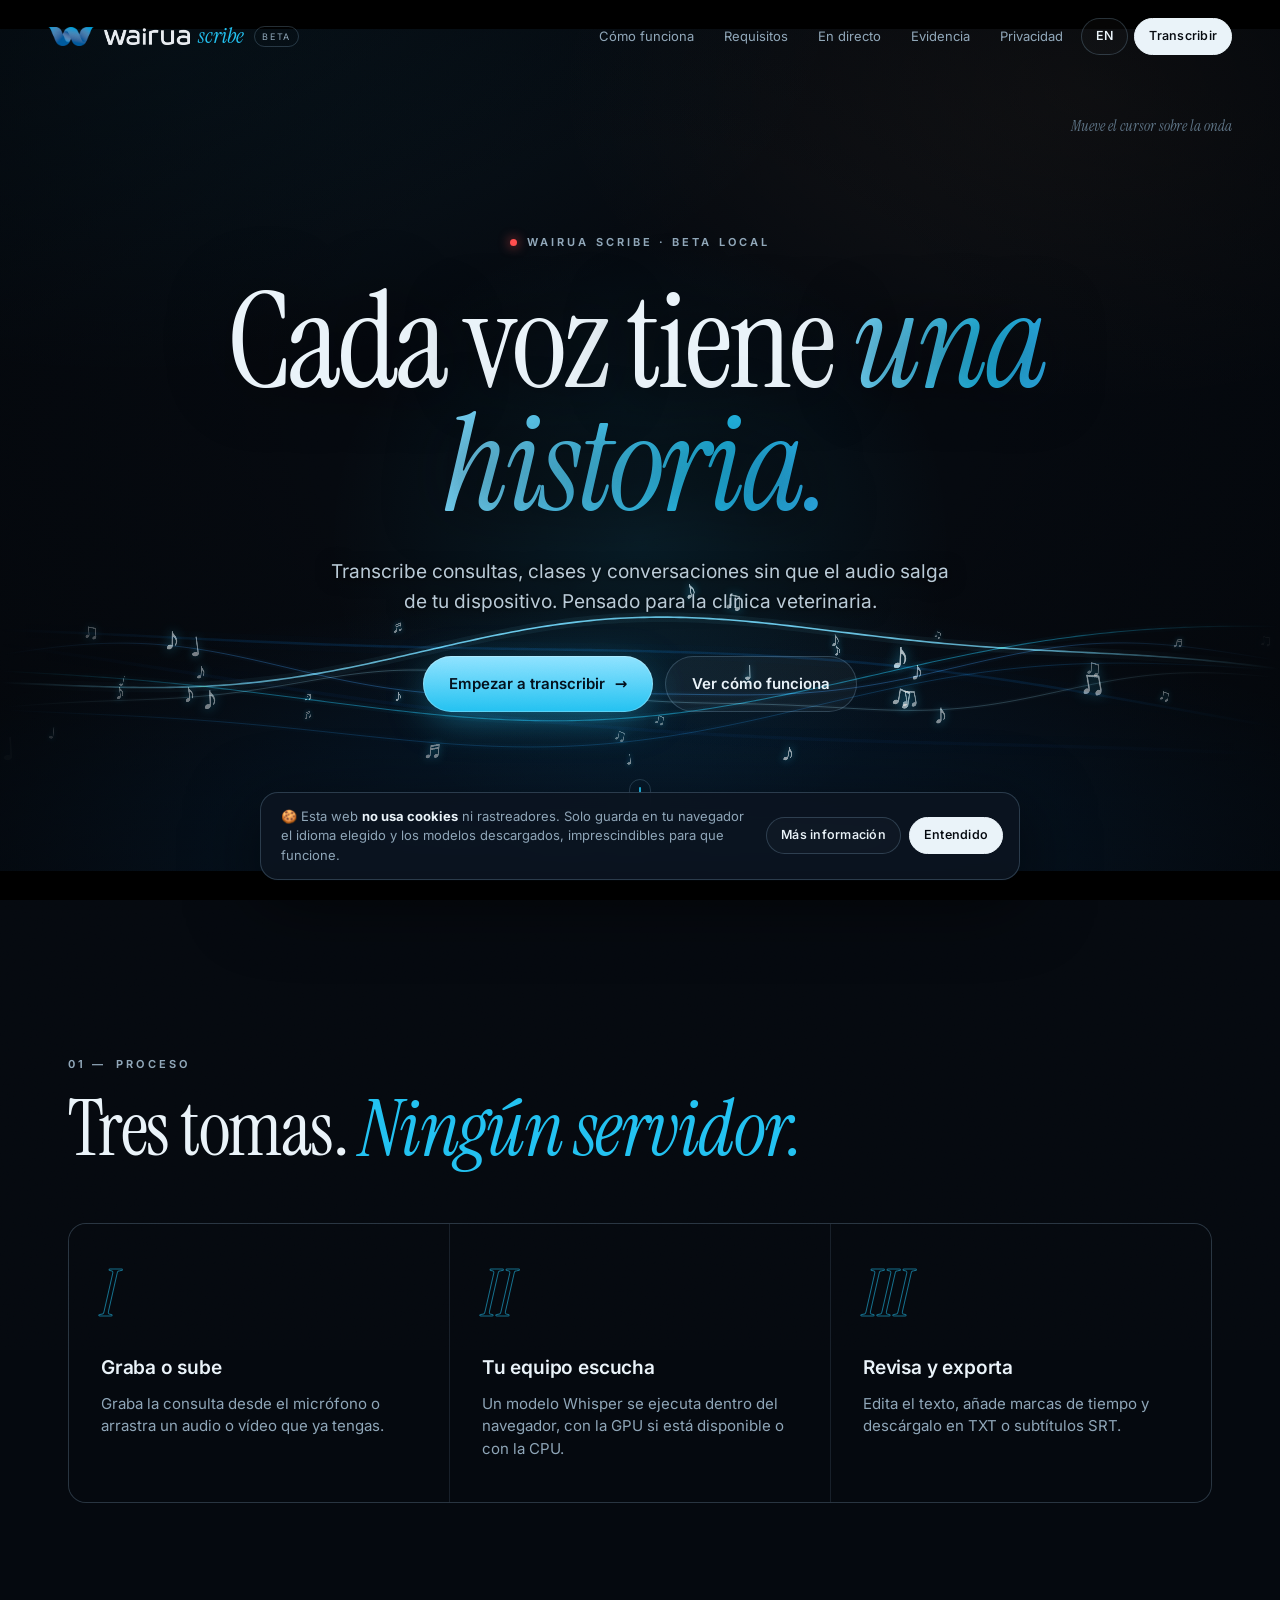
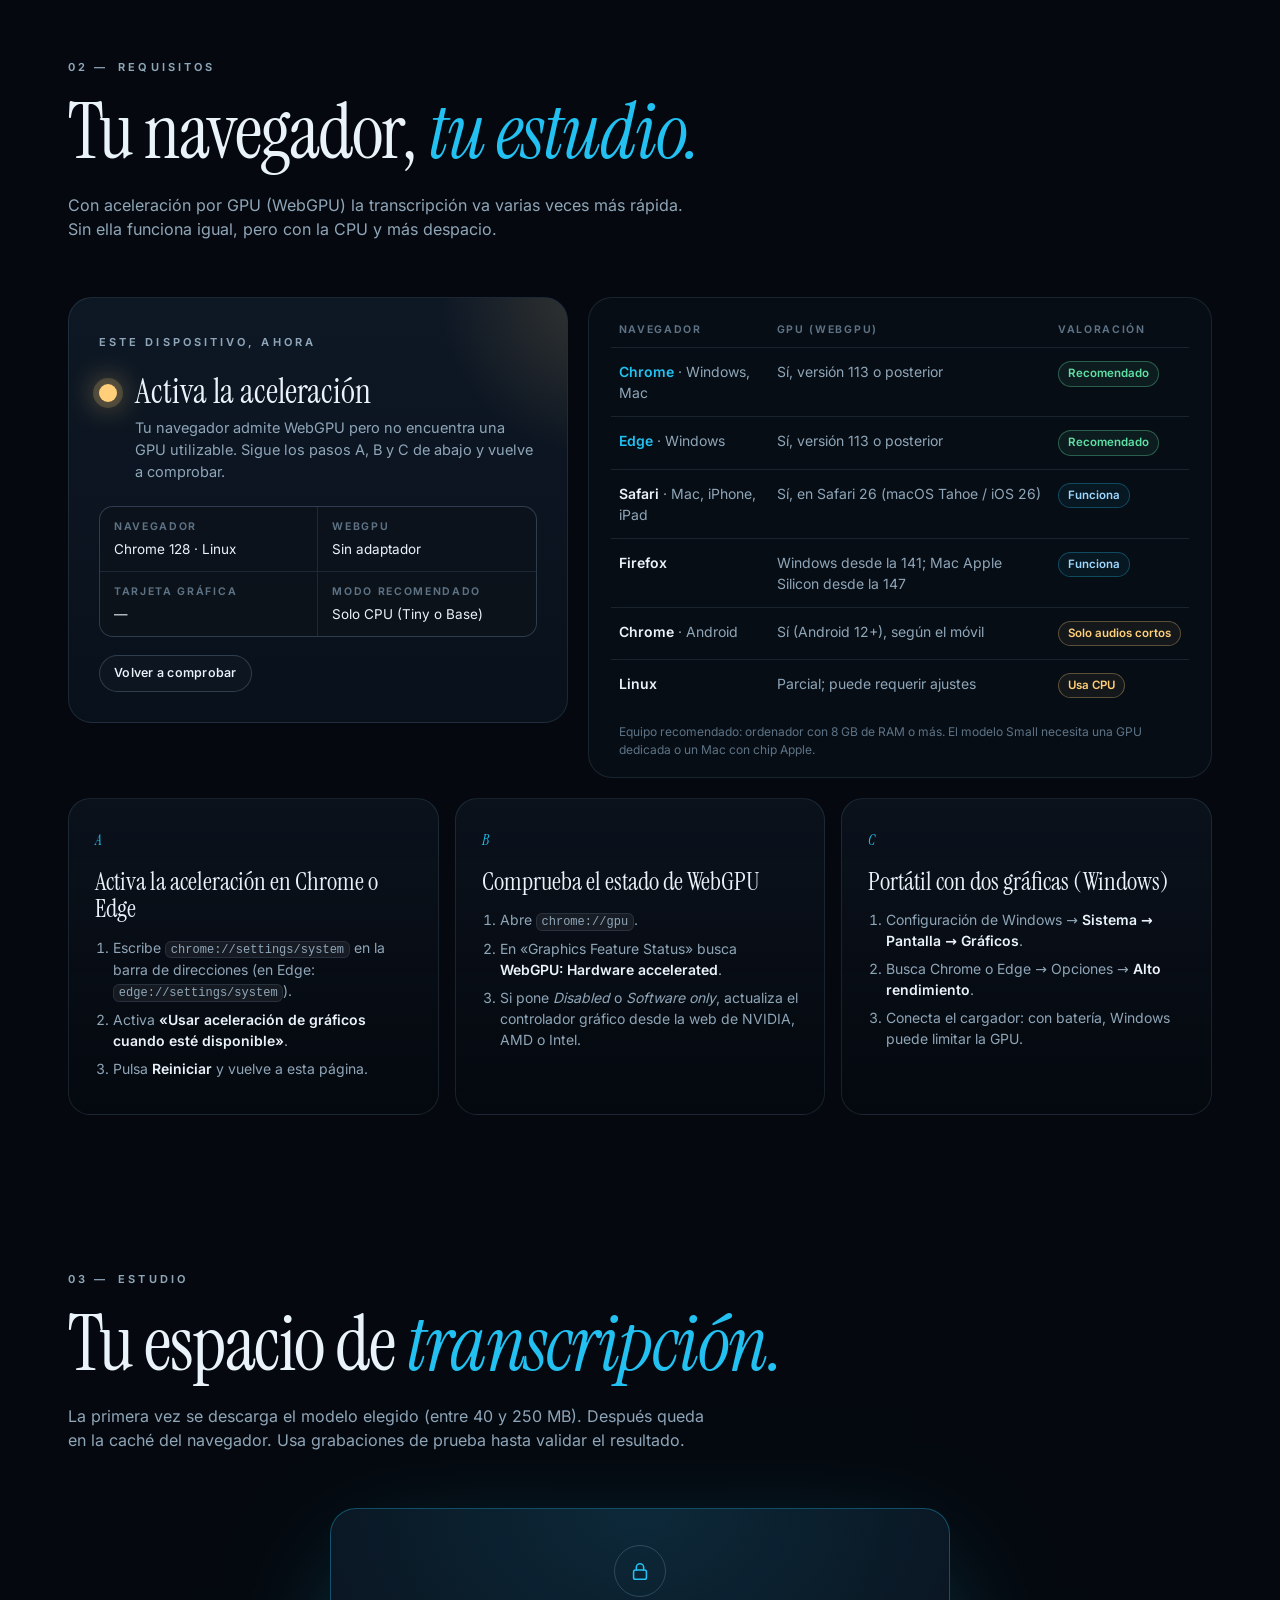
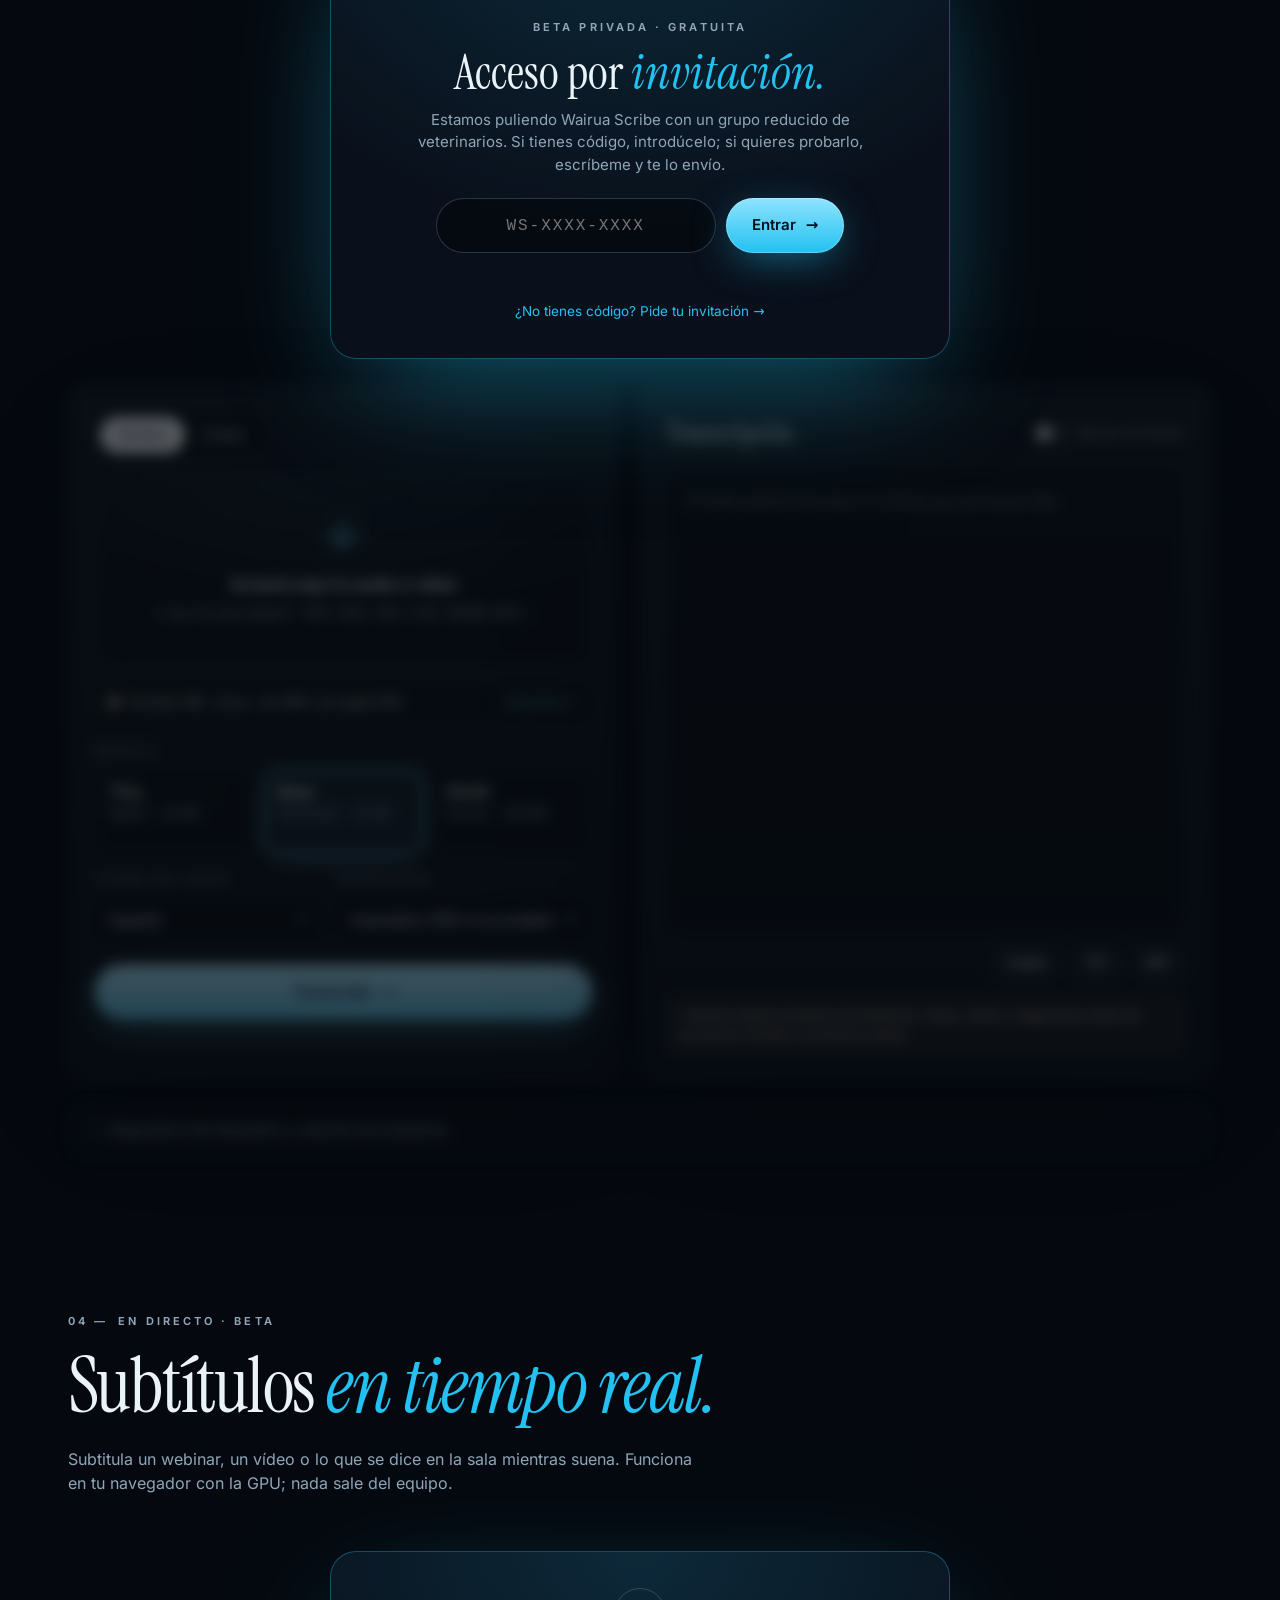
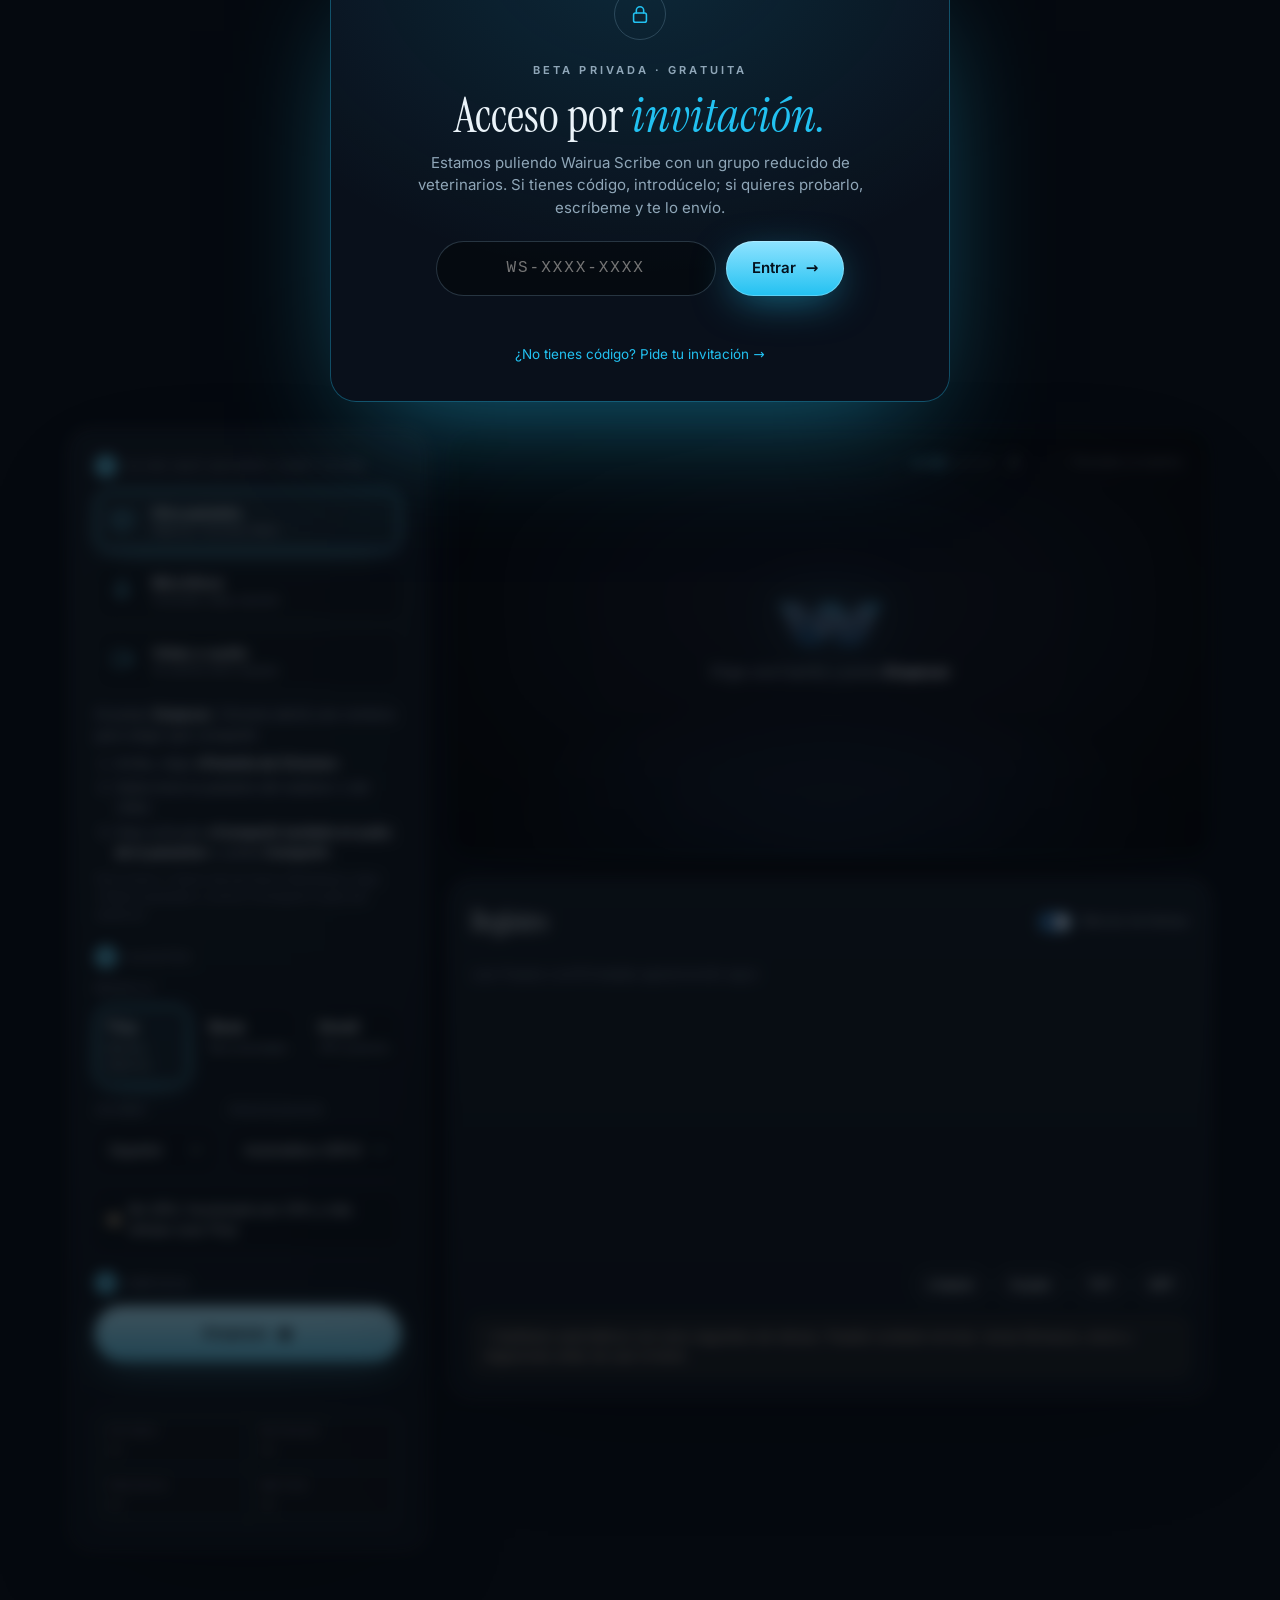
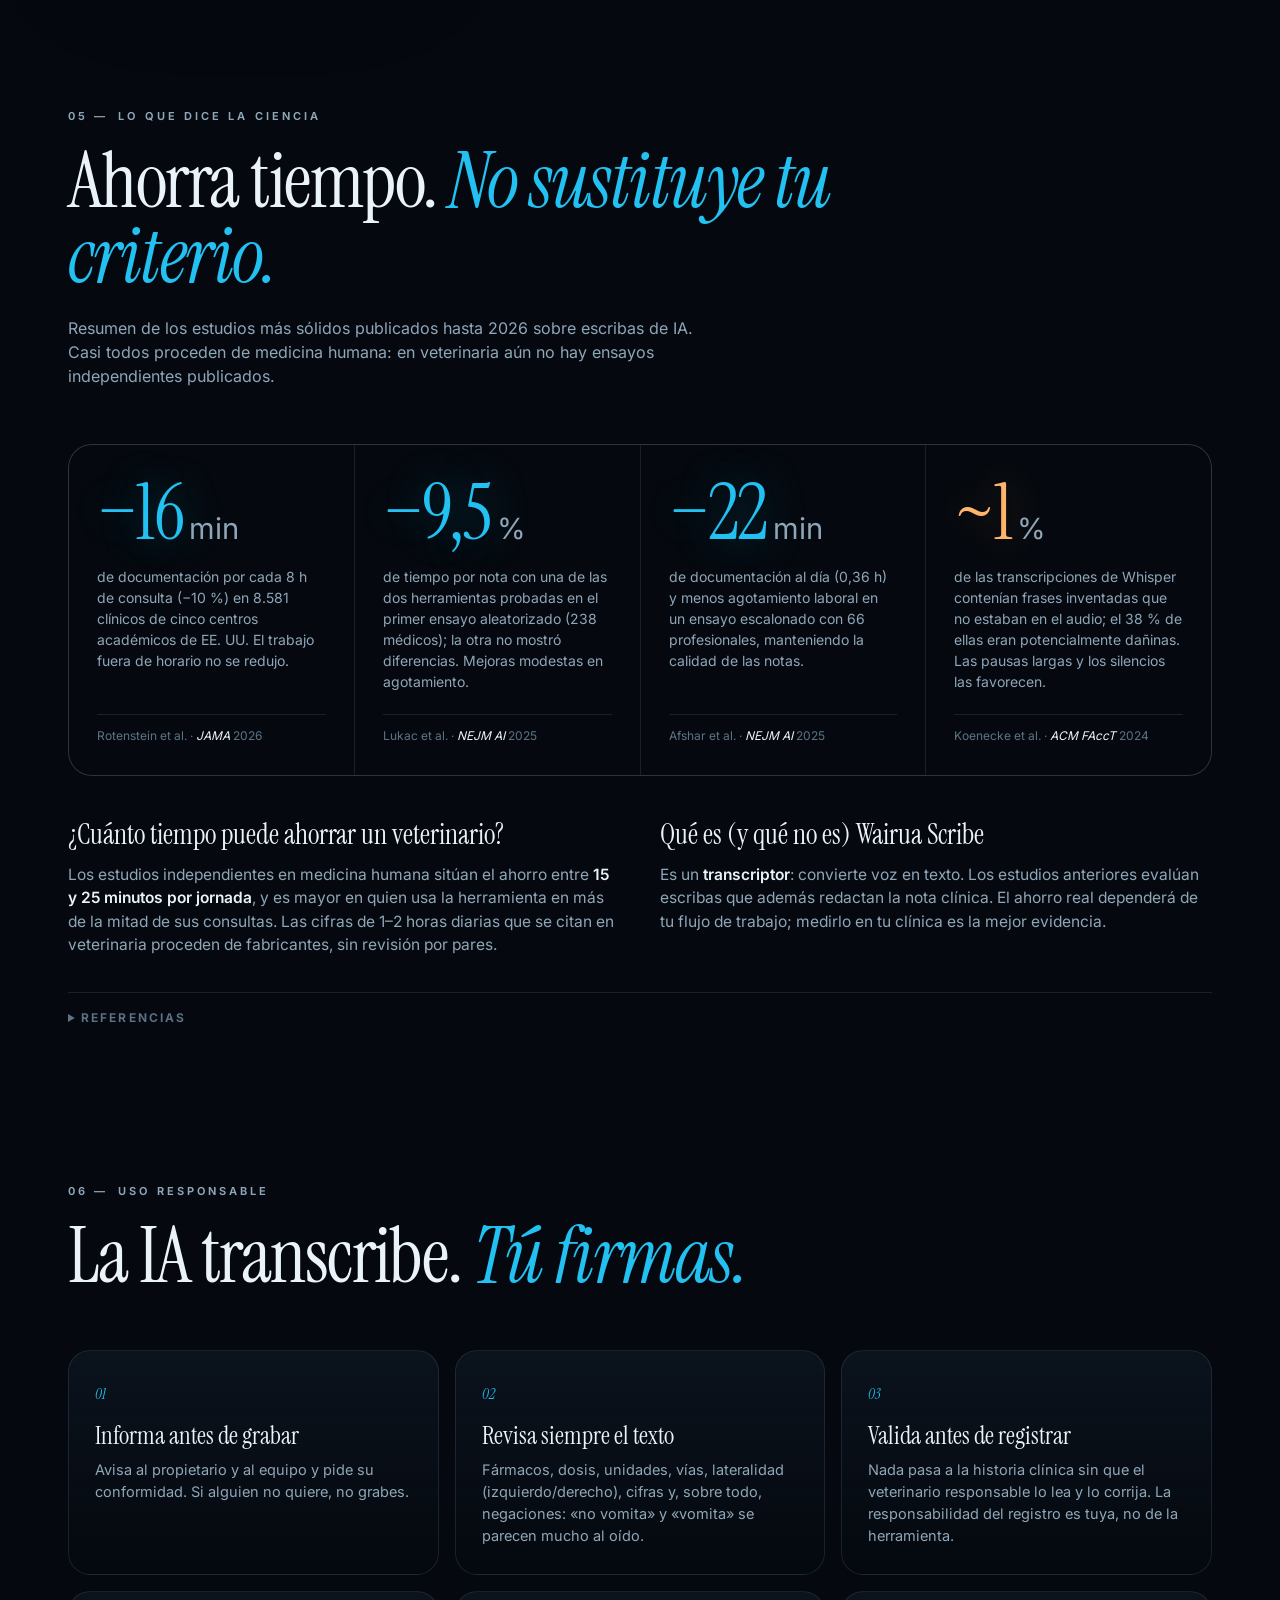
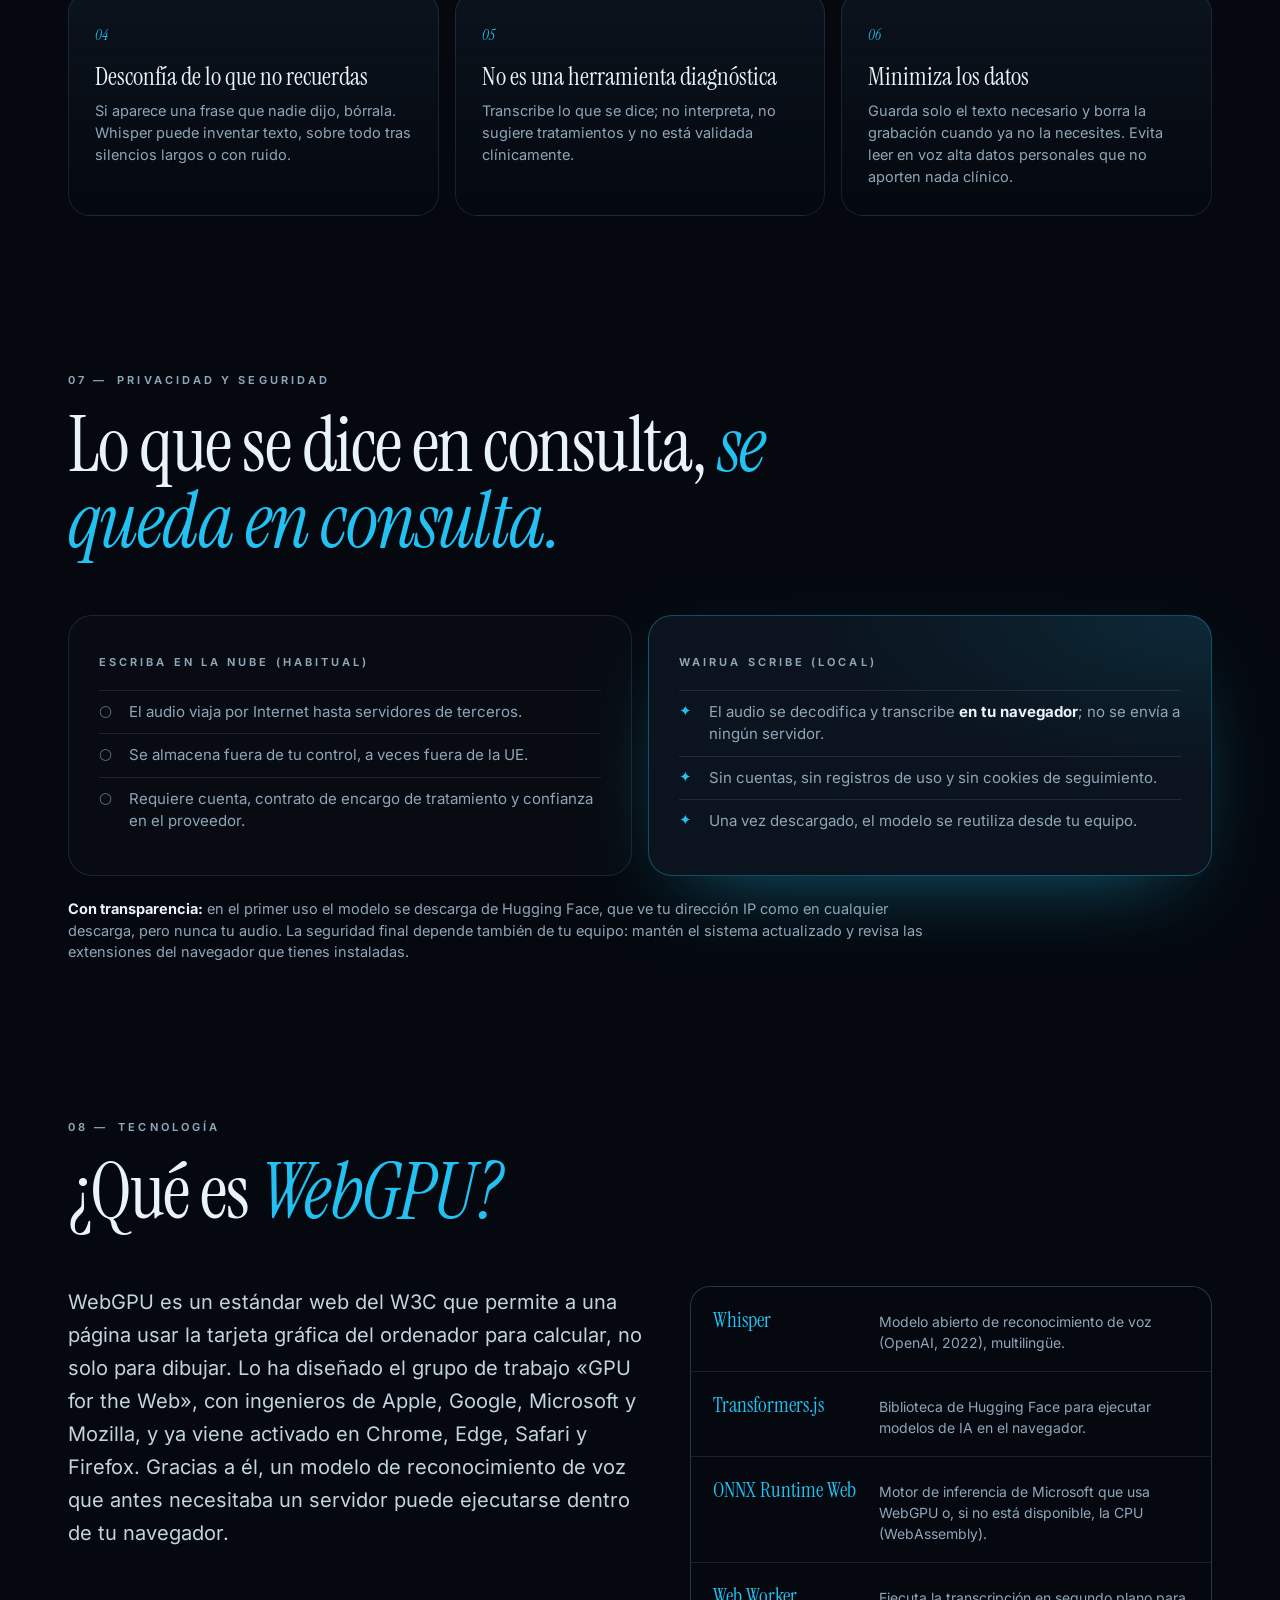
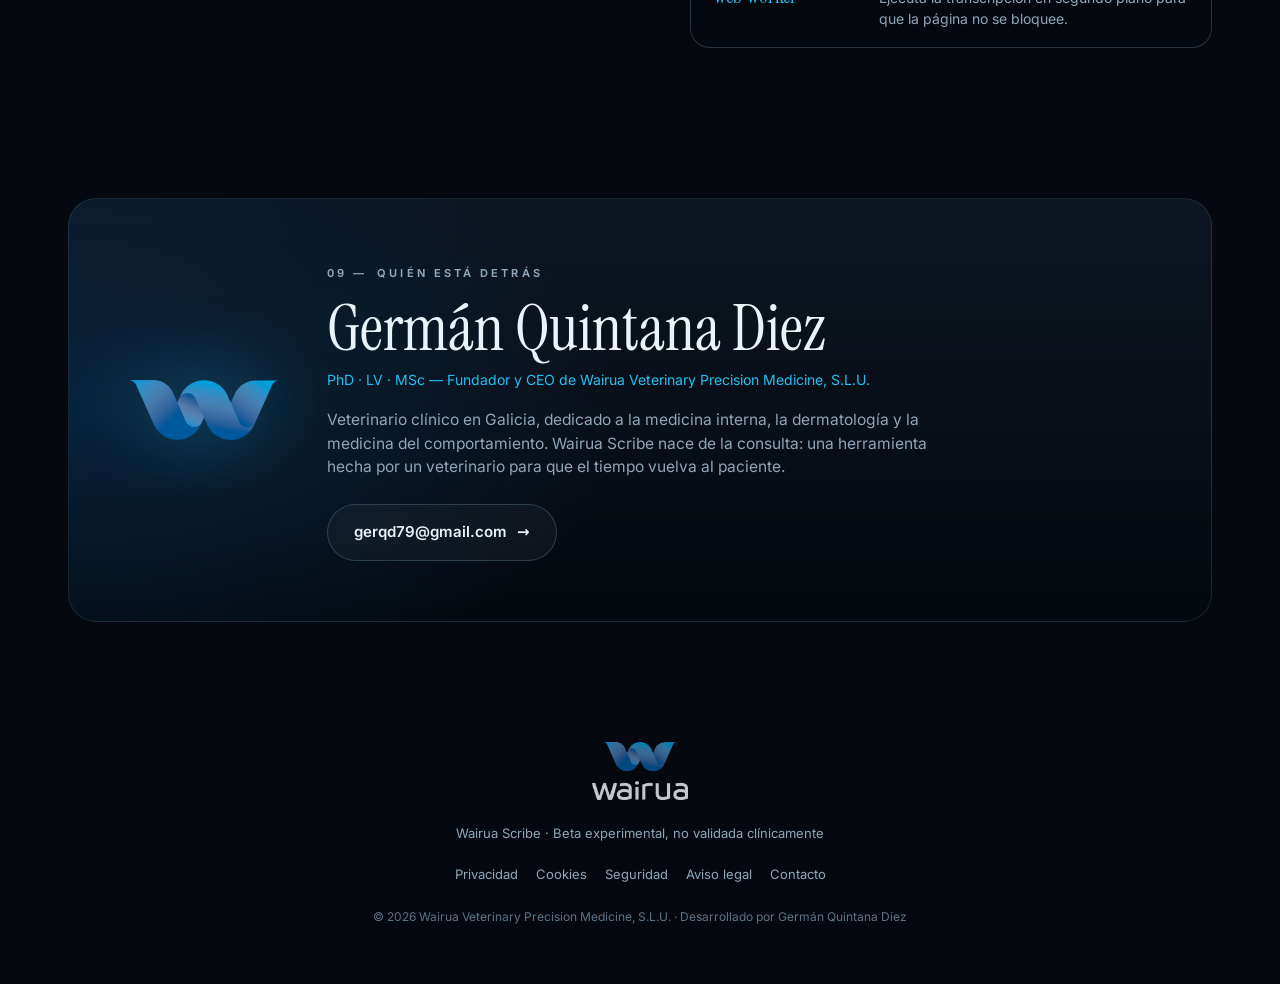
==== index.html @ 28222c1c "Wairua Scribe beta: transcripción local, subtítulos en directo y acceso por invitación Co-Authored-B" ====
<!doctype html>
<html lang="es">
<head>
<meta charset="utf-8">
<meta name="viewport" content="width=device-width,initial-scale=1,viewport-fit=cover">
<title>Wairua Scribe · Transcripción local para veterinaria</title>
<meta name="description" content="Transcribe consultas, clases y conversaciones en tu propio dispositivo. Beta gratuita de Wairua.">
<meta name="theme-color" content="#05090f">
<meta name="robots" content="noindex, nofollow">
<script>try{if(!localStorage.getItem("scribe-invite"))document.documentElement.classList.add("locked")}catch(e){document.documentElement.classList.add("locked")}</script>
<link rel="icon" type="image/png" href="favicon.png">
<link rel="preload" href="fonts/instrument-serif-latin-400-normal.woff2" as="font" type="font/woff2" crossorigin>
<link rel="preload" href="fonts/inter-latin-wght-normal.woff2" as="font" type="font/woff2" crossorigin>
<link rel="stylesheet" href="style.css">
<link rel="stylesheet" href="live.css">
</head>
<body>
<!-- Aviso si se abre como archivo local: los módulos JS no funcionan con file:// -->
<div id="file-warning" class="file-warning" hidden>
  <strong>Esta página se ha abierto como archivo local.</strong>
  El navegador bloquea así la transcripción. En la carpeta del proyecto ejecuta
  <code>python3 -m http.server 8000</code> y abre <code>http://localhost:8000</code>.
</div>
<script>if(location.protocol==='file:')document.getElementById('file-warning').hidden=false</script>

<div class="grain" aria-hidden="true"></div>

<header class="topbar" id="topbar">
  <a class="brand" href="#top" aria-label="Wairua Scribe">
    <img class="brand-mark" src="mark.png" alt="" width="46" height="18">
    <img class="brand-word" src="wordmark.png" alt="Wairua" width="86" height="17">
    <span class="brand-product">scribe</span>
    <span class="brand-beta">beta</span>
  </a>
  <nav class="topnav">
    <a href="#how" data-es="Cómo funciona" data-en="How it works">Cómo funciona</a>
    <a href="#req" data-es="Requisitos" data-en="Requirements">Requisitos</a>
    <a href="#live" data-es="En directo" data-en="Live">En directo</a>
    <a href="#science" data-es="Evidencia" data-en="Evidence">Evidencia</a>
    <a href="#privacy" data-es="Privacidad" data-en="Privacy">Privacidad</a>
    <button id="lang" class="chip" type="button" aria-label="Change language">EN</button>
    <a href="#work" class="chip chip-solid" data-es="Transcribir" data-en="Transcribe">Transcribir</a>
  </nav>
</header>

<main id="top">
  <!-- ============ HERO ============ -->
  <section class="hero" id="hero">
    <canvas id="soundscape" aria-hidden="true"></canvas>
    <div class="hero-light" aria-hidden="true"></div>
    <div class="letterbox top" aria-hidden="true"></div>
    <div class="letterbox bottom" aria-hidden="true"></div>

    <div class="hero-content">
      <p class="eyebrow reveal" style="--d:.1s"><span class="rec-dot"></span> <span data-es="Wairua Scribe · Beta local" data-en="Wairua Scribe · Local beta">Wairua Scribe · Beta local</span></p>
      <h1 class="hero-title" data-es="Cada voz tiene <em>una historia.</em>" data-en="Every voice tells <em>a story.</em>">Cada voz tiene <em>una historia.</em></h1>
      <p class="hero-sub reveal" style="--d:1.1s" data-es="Transcribe consultas, clases y conversaciones sin que el audio salga de tu dispositivo. Pensado para la clínica veterinaria." data-en="Transcribe consultations, classes and conversations without your audio leaving your device. Built for veterinary practice.">Transcribe consultas, clases y conversaciones sin que el audio salga de tu dispositivo. Pensado para la clínica veterinaria.</p>
      <div class="hero-actions reveal" style="--d:1.3s">
        <a class="btn btn-primary" href="#work"><span data-es="Empezar a transcribir" data-en="Start transcribing">Empezar a transcribir</span> <i aria-hidden="true">→</i></a>
        <a class="btn btn-ghost" href="#how" data-es="Ver cómo funciona" data-en="See how it works">Ver cómo funciona</a>
      </div>
    </div>

    <div class="hero-meta reveal" style="--d:1.6s" aria-hidden="true">
      <span>LOCAL FIRST</span><b>✦</b><span>WHISPER · ONNX</span><b>✦</b><span data-es="HECHO PARA VETERINARIA" data-en="MADE FOR VETERINARY">HECHO PARA VETERINARIA</span>
    </div>
    <div class="hero-hint reveal" style="--d:2s" aria-hidden="true"><span data-es="Mueve el cursor sobre la onda" data-en="Move your cursor across the wave">Mueve el cursor sobre la onda</span></div>
    <a class="scroll-cue" href="#how" aria-label="Bajar"><span></span></a>
  </section>

  <!-- ============ CÓMO FUNCIONA ============ -->
  <section class="how" id="how">
    <header class="section-head">
      <p class="eyebrow">01 — <span data-es="Proceso" data-en="Process">Proceso</span></p>
      <h2 data-es="Tres tomas. <em>Ningún servidor.</em>" data-en="Three takes. <em>No server.</em>">Tres tomas. <em>Ningún servidor.</em></h2>
    </header>
    <ol class="steps">
      <li class="step">
        <span class="step-n">I</span>
        <h3 data-es="Graba o sube" data-en="Record or upload">Graba o sube</h3>
        <p data-es="Graba la consulta desde el micrófono o arrastra un audio o vídeo que ya tengas." data-en="Record the consultation with your microphone or drop an existing audio or video file.">Graba la consulta desde el micrófono o arrastra un audio o vídeo que ya tengas.</p>
      </li>
      <li class="step">
        <span class="step-n">II</span>
        <h3 data-es="Tu equipo escucha" data-en="Your device listens">Tu equipo escucha</h3>
        <p data-es="Un modelo Whisper se ejecuta dentro del navegador, con la GPU si está disponible o con la CPU." data-en="A Whisper model runs inside the browser, on your GPU when available or on the CPU.">Un modelo Whisper se ejecuta dentro del navegador, con la GPU si está disponible o con la CPU.</p>
      </li>
      <li class="step">
        <span class="step-n">III</span>
        <h3 data-es="Revisa y exporta" data-en="Review and export">Revisa y exporta</h3>
        <p data-es="Edita el texto, añade marcas de tiempo y descárgalo en TXT o subtítulos SRT." data-en="Edit the text, add timestamps and download it as TXT or SRT subtitles.">Edita el texto, añade marcas de tiempo y descárgalo en TXT o subtítulos SRT.</p>
      </li>
    </ol>
  </section>


  <!-- ============ REQUISITOS ============ -->
  <section class="req" id="req">
    <header class="section-head">
      <p class="eyebrow">02 — <span data-es="Requisitos" data-en="Requirements">Requisitos</span></p>
      <h2 data-es="Tu navegador, <em>tu estudio.</em>" data-en="Your browser, <em>your studio.</em>">Tu navegador, <em>tu estudio.</em></h2>
      <p class="section-sub" data-es="Con aceleración por GPU (WebGPU) la transcripción va varias veces más rápida. Sin ella funciona igual, pero con la CPU y más despacio." data-en="With GPU acceleration (WebGPU) transcription runs several times faster. Without it the app still works on the CPU, just slower.">Con aceleración por GPU (WebGPU) la transcripción va varias veces más rápida. Sin ella funciona igual, pero con la CPU y más despacio.</p>
    </header>

    <div class="req-grid">
      <article class="check-card" id="check-card" data-state="checking">
        <p class="eyebrow" data-es="Este dispositivo, ahora" data-en="This device, right now">Este dispositivo, ahora</p>
        <div class="check-verdict">
          <span class="check-orb" aria-hidden="true"></span>
          <div>
            <h3 id="check-title" data-es="Comprobando…" data-en="Checking…">Comprobando…</h3>
            <p id="check-text"></p>
          </div>
        </div>
        <dl class="check-facts">
          <div><dt data-es="Navegador" data-en="Browser">Navegador</dt><dd id="cf-browser">—</dd></div>
          <div><dt>WebGPU</dt><dd id="cf-gpu">—</dd></div>
          <div><dt data-es="Tarjeta gráfica" data-en="Graphics">Tarjeta gráfica</dt><dd id="cf-adapter">—</dd></div>
          <div><dt data-es="Modo recomendado" data-en="Recommended mode">Modo recomendado</dt><dd id="cf-mode">—</dd></div>
        </dl>
        <button type="button" class="chip" id="check-again" data-es="Volver a comprobar" data-en="Check again">Volver a comprobar</button>
      </article>

      <div class="browsers">
        <table>
          <thead><tr><th data-es="Navegador" data-en="Browser">Navegador</th><th data-es="GPU (WebGPU)" data-en="GPU (WebGPU)">GPU (WebGPU)</th><th data-es="Valoración" data-en="Rating">Valoración</th></tr></thead>
          <tbody>
            <tr class="best"><td><b>Chrome</b> · Windows, Mac</td><td data-es="Sí, versión 113 o posterior" data-en="Yes, version 113+">Sí, versión 113 o posterior</td><td><span class="tag ok" data-es="Recomendado" data-en="Recommended">Recomendado</span></td></tr>
            <tr class="best"><td><b>Edge</b> · Windows</td><td data-es="Sí, versión 113 o posterior" data-en="Yes, version 113+">Sí, versión 113 o posterior</td><td><span class="tag ok" data-es="Recomendado" data-en="Recommended">Recomendado</span></td></tr>
            <tr><td><b>Safari</b> · Mac, iPhone, iPad</td><td data-es="Sí, en Safari 26 (macOS Tahoe / iOS 26)" data-en="Yes, Safari 26 (macOS Tahoe / iOS 26)">Sí, en Safari 26 (macOS Tahoe / iOS 26)</td><td><span class="tag mid" data-es="Funciona" data-en="Works">Funciona</span></td></tr>
            <tr><td><b>Firefox</b></td><td data-es="Windows desde la 141; Mac Apple Silicon desde la 147" data-en="Windows from 141; Apple Silicon Mac from 147">Windows desde la 141; Mac Apple Silicon desde la 147</td><td><span class="tag mid" data-es="Funciona" data-en="Works">Funciona</span></td></tr>
            <tr><td><b>Chrome</b> · Android</td><td data-es="Sí (Android 12+), según el móvil" data-en="Yes (Android 12+), device-dependent">Sí (Android 12+), según el móvil</td><td><span class="tag low" data-es="Solo audios cortos" data-en="Short clips only">Solo audios cortos</span></td></tr>
            <tr><td><b>Linux</b></td><td data-es="Parcial; puede requerir ajustes" data-en="Partial; may need flags">Parcial; puede requerir ajustes</td><td><span class="tag low" data-es="Usa CPU" data-en="Use CPU">Usa CPU</span></td></tr>
          </tbody>
        </table>
        <p class="fine" data-es="Equipo recomendado: ordenador con 8 GB de RAM o más. El modelo Small necesita una GPU dedicada o un Mac con chip Apple." data-en="Recommended: a computer with 8 GB RAM or more. The Small model needs a dedicated GPU or an Apple-silicon Mac.">Equipo recomendado: ordenador con 8 GB de RAM o más. El modelo Small necesita una GPU dedicada o un Mac con chip Apple.</p>
      </div>
    </div>

    <div class="howto">
      <article>
        <span class="card-k">A</span>
        <h3 data-es="Activa la aceleración en Chrome o Edge" data-en="Turn on acceleration in Chrome or Edge">Activa la aceleración en Chrome o Edge</h3>
        <ol>
          <li data-es="Escribe <code>chrome://settings/system</code> en la barra de direcciones (en Edge: <code>edge://settings/system</code>)." data-en="Type <code>chrome://settings/system</code> in the address bar (Edge: <code>edge://settings/system</code>).">Escribe <code>chrome://settings/system</code> en la barra de direcciones (en Edge: <code>edge://settings/system</code>).</li>
          <li data-es="Activa <b>«Usar aceleración de gráficos cuando esté disponible»</b>." data-en="Turn on <b>“Use graphics acceleration when available”</b>.">Activa <b>«Usar aceleración de gráficos cuando esté disponible»</b>.</li>
          <li data-es="Pulsa <b>Reiniciar</b> y vuelve a esta página." data-en="Click <b>Relaunch</b> and come back to this page.">Pulsa <b>Reiniciar</b> y vuelve a esta página.</li>
        </ol>
      </article>
      <article>
        <span class="card-k">B</span>
        <h3 data-es="Comprueba el estado de WebGPU" data-en="Check WebGPU status">Comprueba el estado de WebGPU</h3>
        <ol>
          <li data-es="Abre <code>chrome://gpu</code>." data-en="Open <code>chrome://gpu</code>.">Abre <code>chrome://gpu</code>.</li>
          <li data-es="En «Graphics Feature Status» busca <b>WebGPU: Hardware accelerated</b>." data-en="Under “Graphics Feature Status” look for <b>WebGPU: Hardware accelerated</b>.">En «Graphics Feature Status» busca <b>WebGPU: Hardware accelerated</b>.</li>
          <li data-es="Si pone <i>Disabled</i> o <i>Software only</i>, actualiza el controlador gráfico desde la web de NVIDIA, AMD o Intel." data-en="If it says <i>Disabled</i> or <i>Software only</i>, update your graphics driver from NVIDIA, AMD or Intel.">Si pone <i>Disabled</i> o <i>Software only</i>, actualiza el controlador gráfico desde la web de NVIDIA, AMD o Intel.</li>
        </ol>
      </article>
      <article>
        <span class="card-k">C</span>
        <h3 data-es="Portátil con dos gráficas (Windows)" data-en="Laptop with two GPUs (Windows)">Portátil con dos gráficas (Windows)</h3>
        <ol>
          <li data-es="Configuración de Windows → <b>Sistema → Pantalla → Gráficos</b>." data-en="Windows Settings → <b>System → Display → Graphics</b>.">Configuración de Windows → <b>Sistema → Pantalla → Gráficos</b>.</li>
          <li data-es="Busca Chrome o Edge → Opciones → <b>Alto rendimiento</b>." data-en="Find Chrome or Edge → Options → <b>High performance</b>.">Busca Chrome o Edge → Opciones → <b>Alto rendimiento</b>.</li>
          <li data-es="Conecta el cargador: con batería, Windows puede limitar la GPU." data-en="Plug in the charger: on battery Windows may throttle the GPU.">Conecta el cargador: con batería, Windows puede limitar la GPU.</li>
        </ol>
      </article>
    </div>
  </section>

  <!-- ============ ESPACIO DE TRABAJO ============ -->
  <section class="work" id="work">
    <header class="section-head">
      <p class="eyebrow">03 — <span data-es="Estudio" data-en="Studio">Estudio</span></p>
      <h2 data-es="Tu espacio de <em>transcripción.</em>" data-en="Your transcription <em>studio.</em>">Tu espacio de <em>transcripción.</em></h2>
      <p class="section-sub" data-es="La primera vez se descarga el modelo elegido (entre 40 y 250 MB). Después queda en la caché del navegador. Usa grabaciones de prueba hasta validar el resultado." data-en="The chosen model is downloaded on first use (40–250 MB) and then stays in the browser cache. Use test recordings until results are validated.">La primera vez se descarga el modelo elegido (entre 40 y 250 MB). Después queda en la caché del navegador. Usa grabaciones de prueba hasta validar el resultado.</p>
    </header>

    <div class="invite-card" role="region" aria-label="Acceso por invitación">
      <span class="invite-lock" aria-hidden="true"><svg viewBox="0 0 24 24"><rect x="5" y="11" width="14" height="10" rx="2"/><path d="M8 11V8a4 4 0 0 1 8 0v3"/></svg></span>
      <p class="eyebrow" data-es="Beta privada · gratuita" data-en="Private beta · free">Beta privada · gratuita</p>
      <h3 data-es="Acceso por <em>invitación.</em>" data-en="Invitation <em>only.</em>">Acceso por <em>invitación.</em></h3>
      <p data-es="Estamos puliendo Wairua Scribe con un grupo reducido de veterinarios. Si tienes código, introdúcelo; si quieres probarlo, escríbeme y te lo envío." data-en="We are polishing Wairua Scribe with a small group of veterinarians. If you have a code, enter it; if you would like to try it, write to me and I will send you one.">Estamos puliendo Wairua Scribe con un grupo reducido de veterinarios. Si tienes código, introdúcelo; si quieres probarlo, escríbeme y te lo envío.</p>
      <form class="invite-form" autocomplete="off">
        <input type="text" placeholder="WS-XXXX-XXXX" aria-label="Código de invitación" spellcheck="false" autocapitalize="characters">
        <button class="btn btn-primary" type="submit"><span data-es="Entrar" data-en="Enter">Entrar</span> <i aria-hidden="true">→</i></button>
        <p class="invite-msg" role="status"></p>
      </form>
      <a class="invite-mail" href="#about" data-es="¿No tienes código? Pide tu invitación →" data-en="No code? Request your invitation →">¿No tienes código? Pide tu invitación →</a>
    </div>
    <div class="studio">
      <!-- Fuente -->
      <div class="studio-col">
        <div class="source-tabs" role="tablist">
          <button class="tab is-active" role="tab" aria-selected="true" data-tab="file" type="button" data-es="Archivo" data-en="File">Archivo</button>
          <button class="tab" role="tab" aria-selected="false" data-tab="mic" type="button" data-es="Grabar" data-en="Record">Grabar</button>
        </div>

        <div class="tab-panel" data-panel="file">
          <label class="drop" id="drop">
            <input type="file" id="file" accept="audio/*,video/*,.m4a,.mp3,.wav,.ogg,.opus,.webm,.mp4,.aac,.flac">
            <span class="drop-icon" aria-hidden="true">
              <svg viewBox="0 0 48 48" width="40" height="40"><path d="M6 24h4l3-9 5 22 5-30 5 26 4-14 3 5h7" fill="none" stroke="currentColor" stroke-width="2.2" stroke-linecap="round" stroke-linejoin="round"/></svg>
            </span>
            <strong id="drop-title" data-es="Arrastra aquí tu audio o vídeo" data-en="Drop your audio or video here">Arrastra aquí tu audio o vídeo</strong>
            <small id="drop-sub" data-es="o haz clic para elegirlo · MP3, M4A, WAV, OGG, WEBM, MP4…" data-en="or click to browse · MP3, M4A, WAV, OGG, WEBM, MP4…">o haz clic para elegirlo · MP3, M4A, WAV, OGG, WEBM, MP4…</small>
          </label>
        </div>

        <div class="tab-panel" data-panel="mic" hidden>
          <div class="recorder">
            <canvas id="meter" width="600" height="120" aria-hidden="true"></canvas>
            <div class="rec-row">
              <button id="rec" class="rec-btn" type="button" aria-pressed="false"><span class="rec-core"></span><span class="sr" data-es="Grabar" data-en="Record">Grabar</span></button>
              <div>
                <div id="rec-time" class="rec-time">00:00</div>
                <small id="rec-label" data-es="Pulsa para empezar a grabar" data-en="Press to start recording">Pulsa para empezar a grabar</small>
              </div>
            </div>
            <label class="toggle live-toggle"><input type="checkbox" id="rec-live" checked><span></span><em data-es="Ver el texto mientras grabo" data-en="Show text while recording">Ver el texto mientras grabo</em></label>
            <p class="fine" data-es="Informa siempre a los presentes antes de grabar una consulta." data-en="Always inform everyone present before recording a consultation.">Informa siempre a los presentes antes de grabar una consulta.</p>
          </div>
        </div>

        <button type="button" class="device-badge" id="device-badge" data-state="checking">
          <span class="db-dot"></span><span id="device-badge-text" data-es="Comprobando tu equipo…" data-en="Checking your device…">Comprobando tu equipo…</span><span class="db-link" data-es="Requisitos ↗" data-en="Requirements ↗">Requisitos ↗</span>
        </button>
        <div class="settings">
          <fieldset class="seg">
            <legend data-es="Modelo" data-en="Model">Modelo</legend>
            <label><input type="radio" name="model" value="onnx-community/whisper-tiny"><span><b>Tiny</b><small data-es="Rápido · ~40 MB" data-en="Fast · ~40 MB">Rápido · ~40 MB</small></span></label>
            <label><input type="radio" name="model" value="onnx-community/whisper-base" checked><span><b>Base</b><small data-es="Equilibrado · ~80 MB" data-en="Balanced · ~80 MB">Equilibrado · ~80 MB</small></span></label>
            <label><input type="radio" name="model" value="onnx-community/whisper-small"><span><b>Small</b><small data-es="Preciso · ~250 MB" data-en="Accurate · ~250 MB">Preciso · ~250 MB</small></span></label>
          </fieldset>
          <div class="field-row">
            <label class="field"><span data-es="Idioma del audio" data-en="Audio language">Idioma del audio</span>
              <select id="language">
                <option value="spanish" selected>Español</option>
                <option value="galician">Galego</option>
                <option value="catalan">Català</option>
                <option value="portuguese">Português</option>
                <option value="english">English</option>
                <option value="auto" data-es="Detectar automáticamente" data-en="Auto-detect">Detectar automáticamente</option>
              </select>
            </label>
            <label class="field"><span data-es="Procesador" data-en="Processor">Procesador</span>
              <select id="processor">
                <option value="auto" data-es="Automático (GPU si es posible)" data-en="Automatic (GPU if possible)">Automático (GPU si es posible)</option>
                <option value="webgpu" data-es="Solo GPU (WebGPU)" data-en="GPU only (WebGPU)">Solo GPU (WebGPU)</option>
                <option value="wasm" data-es="Solo CPU (más compatible)" data-en="CPU only (most compatible)">Solo CPU (más compatible)</option>
              </select>
            </label>
          </div>
        </div>

        <div class="run">
          <button class="btn btn-primary btn-wide" id="start" type="button"><span data-es="Transcribir" data-en="Transcribe">Transcribir</span> <i aria-hidden="true">→</i></button>
          <button class="btn btn-ghost" id="cancel" type="button" hidden data-es="Cancelar" data-en="Cancel">Cancelar</button>
        </div>

        <div class="progress-wrap" id="progress-wrap" hidden>
          <div class="progress-top"><span id="stage">—</span><span id="pct"></span></div>
          <div class="bar"><i id="bar"></i></div>
          <div class="progress-bottom"><span id="device-tag"></span><span id="elapsed">00:00</span></div>
        </div>
        <p id="status" class="status" role="status" aria-live="polite"></p>
      </div>

      <!-- Resultado -->
      <div class="studio-col result-col">
        <div class="result-head">
          <label for="result" class="result-title" data-es="Transcripción" data-en="Transcript">Transcripción</label>
          <label class="toggle"><input type="checkbox" id="timestamps"><span></span><em data-es="Marcas de tiempo" data-en="Timestamps">Marcas de tiempo</em></label>
        </div>
        <textarea id="result" spellcheck="true" data-es-ph="El texto aparecerá aquí a medida que se transcribe…" data-en-ph="Text will appear here as it is transcribed…" placeholder="El texto aparecerá aquí a medida que se transcribe…"></textarea>
        <div class="result-foot">
          <span id="wordcount" class="fine"></span>
          <div class="actions">
            <button id="copy" class="chip" type="button" data-es="Copiar" data-en="Copy">Copiar</button>
            <button id="dl-txt" class="chip" type="button">TXT</button>
            <button id="dl-srt" class="chip" type="button">SRT</button>
          </div>
        </div>
        <p class="clinical-note" data-es="⚕ Revisa siempre nombres de fármacos, dosis, cifras y negaciones antes de incorporar el texto a la historia clínica." data-en="⚕ Always check drug names, doses, figures and negations before adding the text to a medical record.">⚕ Revisa siempre nombres de fármacos, dosis, cifras y negaciones antes de incorporar el texto a la historia clínica.</p>
      </div>
    </div>

    <details class="diag">
      <summary data-es="Diagnóstico del dispositivo y solución de problemas" data-en="Device diagnostics and troubleshooting">Diagnóstico del dispositivo y solución de problemas</summary>
      <div class="diag-body">
        <ul id="diag-list" class="diag-list"></ul>
        <div class="diag-actions">
          <button id="diag-run" class="chip" type="button" data-es="Volver a comprobar" data-en="Check again">Volver a comprobar</button>
          <button id="clear-cache" class="chip" type="button" data-es="Borrar modelos descargados" data-en="Delete downloaded models">Borrar modelos descargados</button>
        </div>
        <div class="diag-help">
          <p data-es="<b>Si no transcribe:</b> abre la app por <code>http://localhost</code> o HTTPS (nunca con doble clic), elige «Solo CPU» y el modelo Tiny con un audio corto. Si así funciona, el problema estaba en la GPU o en la memoria." data-en="<b>If nothing happens:</b> open the app via <code>http://localhost</code> or HTTPS (never by double-clicking), choose “CPU only” and the Tiny model with a short clip. If that works, the issue was the GPU or memory."><b>Si no transcribe:</b> abre la app por <code>http://localhost</code> o HTTPS (nunca con doble clic), elige «Solo CPU» y el modelo Tiny con un audio corto. Si así funciona, el problema estaba en la GPU o en la memoria.</p>
          <p data-es="<b>Errores detallados:</b> la consola del navegador (F12) muestra el error técnico completo." data-en="<b>Detailed errors:</b> the browser console (F12) shows the full technical error."><b>Errores detallados:</b> la consola del navegador (F12) muestra el error técnico completo.</p>
        </div>
      </div>
    </details>
  </section>


  <!-- ============ EN DIRECTO ============ -->
  <section class="live-section" id="live">
    <header class="section-head">
      <p class="eyebrow">04 — <span data-es="En directo · beta" data-en="Live · beta">En directo · beta</span></p>
      <h2 data-es="Subtítulos <em>en tiempo real.</em>" data-en="Subtitles <em>in real time.</em>">Subtítulos <em>en tiempo real.</em></h2>
      <p class="section-sub" data-es="Subtitula un webinar, un vídeo o lo que se dice en la sala mientras suena. Funciona en tu navegador con la GPU; nada sale del equipo." data-en="Caption a webinar, a video or what is said in the room as it happens. It runs in your browser on the GPU; nothing leaves your device.">Subtitula un webinar, un vídeo o lo que se dice en la sala mientras suena. Funciona en tu navegador con la GPU; nada sale del equipo.</p>
    </header>

    <div class="invite-card" role="region" aria-label="Acceso por invitación">
      <span class="invite-lock" aria-hidden="true"><svg viewBox="0 0 24 24"><rect x="5" y="11" width="14" height="10" rx="2"/><path d="M8 11V8a4 4 0 0 1 8 0v3"/></svg></span>
      <p class="eyebrow" data-es="Beta privada · gratuita" data-en="Private beta · free">Beta privada · gratuita</p>
      <h3 data-es="Acceso por <em>invitación.</em>" data-en="Invitation <em>only.</em>">Acceso por <em>invitación.</em></h3>
      <p data-es="Estamos puliendo Wairua Scribe con un grupo reducido de veterinarios. Si tienes código, introdúcelo; si quieres probarlo, escríbeme y te lo envío." data-en="We are polishing Wairua Scribe with a small group of veterinarians. If you have a code, enter it; if you would like to try it, write to me and I will send you one.">Estamos puliendo Wairua Scribe con un grupo reducido de veterinarios. Si tienes código, introdúcelo; si quieres probarlo, escríbeme y te lo envío.</p>
      <form class="invite-form" autocomplete="off">
        <input type="text" placeholder="WS-XXXX-XXXX" aria-label="Código de invitación" spellcheck="false" autocapitalize="characters">
        <button class="btn btn-primary" type="submit"><span data-es="Entrar" data-en="Enter">Entrar</span> <i aria-hidden="true">→</i></button>
        <p class="invite-msg" role="status"></p>
      </form>
      <a class="invite-mail" href="#about" data-es="¿No tienes código? Pide tu invitación →" data-en="No code? Request your invitation →">¿No tienes código? Pide tu invitación →</a>
    </div>
    <div class="live-grid">
      <aside class="studio-col controls">
        <p class="step-label"><span>1</span> <em data-es="Elige qué quieres subtitular" data-en="Choose what to caption">Elige qué quieres subtitular</em></p>
        <div class="src-cards" role="radiogroup" aria-label="Fuente de audio">
          <button class="src-card is-active" type="button" data-src="tab" role="radio" aria-checked="true">
            <svg viewBox="0 0 24 24" aria-hidden="true"><rect x="3" y="5" width="18" height="13" rx="2"/><path d="M3 9h18M8 21h8"/></svg>
            <b data-es="Otra pestaña" data-en="Another tab">Otra pestaña</b><small data-es="Webinar, YouTube, Meet…" data-en="Webinar, YouTube, Meet…">Webinar, YouTube, Meet…</small>
          </button>
          <button class="src-card" type="button" data-src="mic" role="radio" aria-checked="false">
            <svg viewBox="0 0 24 24" aria-hidden="true"><rect x="9" y="3" width="6" height="11" rx="3"/><path d="M5 11a7 7 0 0 0 14 0M12 18v3"/></svg>
            <b data-es="Micrófono" data-en="Microphone">Micrófono</b><small data-es="Consulta, clase, reunión" data-en="Consult, class, meeting">Consulta, clase, reunión</small>
          </button>
          <button class="src-card" type="button" data-src="video" role="radio" aria-checked="false">
            <svg viewBox="0 0 24 24" aria-hidden="true"><rect x="3" y="5" width="14" height="14" rx="2"/><path d="m17 10 4-2v8l-4-2"/></svg>
            <b data-es="Vídeo o audio" data-en="Video or audio">Vídeo o audio</b><small data-es="Un archivo de tu equipo" data-en="A file on your device">Un archivo de tu equipo</small>
          </button>
        </div>

        <div class="src-help" data-help="tab">
          <p data-es="Al pulsar <b>Empezar</b>, Chrome abrirá una ventana para elegir qué compartir:" data-en="When you press <b>Start</b>, Chrome opens a window to choose what to share:">Al pulsar <b>Empezar</b>, Chrome abrirá una ventana para elegir qué compartir:</p>
          <ol class="mini-steps">
            <li data-es="Arriba, elige <b>«Pestaña de Chrome»</b>." data-en="At the top, choose <b>“Chrome tab”</b>.">Arriba, elige <b>«Pestaña de Chrome»</b>.</li>
            <li data-es="Selecciona la pestaña del webinar o del vídeo." data-en="Select the webinar or video tab.">Selecciona la pestaña del webinar o del vídeo.</li>
            <li data-es="Deja activado <b>«Compartir también el audio de la pestaña»</b> y pulsa <b>Compartir</b>." data-en="Keep <b>“Also share tab audio”</b> on and press <b>Share</b>.">Deja activado <b>«Compartir también el audio de la pestaña»</b> y pulsa <b>Compartir</b>.</li>
          </ol>
          <p class="fine" data-es="Para Zoom o Teams de escritorio (Windows): elige «Toda la pantalla» y activa «Compartir audio del sistema»." data-en="For desktop Zoom or Teams (Windows): choose “Entire screen” and turn on “Share system audio”.">Para Zoom o Teams de escritorio (Windows): elige «Toda la pantalla» y activa «Compartir audio del sistema».</p>
        </div>
        <div class="src-help" data-help="mic" hidden>
          <p data-es="Subtitula lo que se dice en la sala. El navegador te pedirá permiso para usar el micrófono." data-en="Captions what is said in the room. The browser will ask for microphone permission.">Subtitula lo que se dice en la sala. El navegador te pedirá permiso para usar el micrófono.</p>
          <p class="fine" data-es="Informa siempre a los presentes antes de empezar." data-en="Always inform everyone present before starting.">Informa siempre a los presentes antes de empezar.</p>
        </div>
        <div class="src-help" data-help="video" hidden>
          <label class="drop drop-sm" id="lv-vdrop">
            <input type="file" id="lv-vfile" accept="video/*,audio/*">
            <strong id="lv-vdrop-title" data-es="Elige un vídeo o audio" data-en="Choose a video or audio">Elige un vídeo o audio</strong>
            <small id="lv-vdrop-sub" data-es="Se reproduce aquí y se subtitula mientras suena" data-en="It plays here and is captioned as it plays">Se reproduce aquí y se subtitula mientras suena</small>
          </label>
        </div>

        <p class="step-label"><span>2</span> <em data-es="Ajustes" data-en="Settings">Ajustes</em></p>
        <div class="settings" style="margin-top:0">
          <fieldset class="seg">
            <legend data-es="Modelo" data-en="Model">Modelo</legend>
            <label><input type="radio" name="lmodel" value="onnx-community/whisper-tiny"><span><b>Tiny</b><small data-es="Mínima latencia" data-en="Lowest latency">Mínima latencia</small></span></label>
            <label><input type="radio" name="lmodel" value="onnx-community/whisper-base" checked><span><b>Base</b><small data-es="Recomendado" data-en="Recommended">Recomendado</small></span></label>
            <label><input type="radio" name="lmodel" value="onnx-community/whisper-small"><span><b>Small</b><small data-es="GPU potente" data-en="Strong GPU">GPU potente</small></span></label>
          </fieldset>
          <div class="field-row">
            <label class="field"><span data-es="Idioma" data-en="Language">Idioma</span>
              <select id="lv-lang">
                <option value="spanish" selected>Español</option>
                <option value="galician">Galego</option>
                <option value="catalan">Català</option>
                <option value="portuguese">Português</option>
                <option value="english">English</option>
                <option value="french">Français</option>
                <option value="italian">Italiano</option>
              </select>
            </label>
            <label class="field"><span data-es="Procesador" data-en="Processor">Procesador</span>
              <select id="lv-proc">
                <option value="auto" data-es="Automático (GPU)" data-en="Automatic (GPU)">Automático (GPU)</option>
                <option value="wasm" data-es="Solo CPU (lento)" data-en="CPU only (slow)">Solo CPU (lento)</option>
              </select>
            </label>
          </div>
        </div>
        <div class="device-badge" id="lv-device" data-state="checking"><span class="db-dot"></span><span id="lv-device-text">…</span></div>

        <p class="step-label"><span>3</span> <em data-es="Empieza" data-en="Start">Empieza</em></p>
        <div class="run" style="margin-top:0">
          <button class="btn btn-primary btn-wide" id="lv-start" type="button"><span data-es="Empezar" data-en="Start">Empezar</span> <i aria-hidden="true">●</i></button>
          <button class="btn btn-ghost" id="lv-stop" type="button" hidden data-es="Detener" data-en="Stop">Detener</button>
        </div>
        <div class="progress-wrap" id="lv-prog" hidden>
          <div class="progress-top"><span id="lv-stage-label">—</span><span id="lv-pct"></span></div>
          <div class="bar"><i id="lv-bar"></i></div>
        </div>
        <p id="lv-status" class="status" role="status" aria-live="polite"></p>
        <dl class="metrics">
          <div><dt data-es="Estado" data-en="State">Estado</dt><dd id="m-state">—</dd></div>
          <div><dt data-es="Retraso" data-en="Delay">Retraso</dt><dd id="m-lag">—</dd></div>
          <div><dt data-es="Proceso" data-en="Processing">Proceso</dt><dd id="m-proc">—</dd></div>
          <div><dt data-es="Motor" data-en="Engine">Motor</dt><dd id="m-dev">—</dd></div>
        </dl>
      </aside>

      <div class="stage-wrap">
        <div class="stage" id="lv-stage">
          <video id="lv-video" playsinline controls hidden></video>
          <canvas id="lv-scope" aria-hidden="true"></canvas>
          <div class="stage-idle">
            <img src="mark.png" alt="" width="120" height="48">
            <p data-es="Elige una fuente y pulsa <b>Empezar</b>" data-en="Choose a source and press <b>Start</b>">Elige una fuente y pulsa <b>Empezar</b></p>
          </div>
          <div class="captions is-empty" id="lv-captions" aria-live="off">
            <p><span class="cap-final" id="lv-cap-final"></span> <span class="cap-live" id="lv-cap-live"></span></p>
          </div>
          <div class="stage-tools">
            <label class="size-ctl" title="Tamaño">A<input type="range" id="lv-fsize" min="18" max="64" value="32" aria-label="Tamaño de los subtítulos"><b>A</b></label>
            <button type="button" class="chip" id="lv-full" data-es="⛶ Pantalla completa" data-en="⛶ Full screen">⛶ Pantalla completa</button>
          </div>
        </div>

        <div class="studio-col transcript">
          <div class="result-head">
            <span class="result-title" data-es="Registro" data-en="Log">Registro</span>
            <label class="toggle"><input type="checkbox" id="lv-ts" checked><span></span><em data-es="Marcas de tiempo" data-en="Timestamps">Marcas de tiempo</em></label>
          </div>
          <div class="log" id="lv-log"><p class="log-empty" data-es="Las frases confirmadas aparecerán aquí." data-en="Confirmed sentences will appear here.">Las frases confirmadas aparecerán aquí.</p></div>
          <div class="result-foot">
            <span id="lv-count" class="fine"></span>
            <div class="actions">
              <button id="lv-clear" class="chip" type="button" data-es="Limpiar" data-en="Clear">Limpiar</button>
              <button id="lv-copy" class="chip" type="button" data-es="Copiar" data-en="Copy">Copiar</button>
              <button id="lv-txt" class="chip" type="button">TXT</button>
              <button id="lv-srt" class="chip" type="button">SRT</button>
            </div>
          </div>
          <p class="clinical-note" data-es="⚕ Subtítulos automáticos con unos segundos de retraso. Pueden contener errores: revisa fármacos, dosis y negaciones antes de usar el texto." data-en="⚕ Automatic captions with a few seconds of delay. They may contain errors: check drugs, doses and negations before using the text.">⚕ Subtítulos automáticos con unos segundos de retraso. Pueden contener errores: revisa fármacos, dosis y negaciones antes de usar el texto.</p>
        </div>
      </div>
    </div>
  </section>

  <!-- ============ EVIDENCIA ============ -->
  <section class="science" id="science">
    <header class="section-head">
      <p class="eyebrow">05 — <span data-es="Lo que dice la ciencia" data-en="What the science says">Lo que dice la ciencia</span></p>
      <h2 data-es="Ahorra tiempo. <em>No sustituye tu criterio.</em>" data-en="It saves time. <em>It does not replace judgement.</em>">Ahorra tiempo. <em>No sustituye tu criterio.</em></h2>
      <p class="section-sub" data-es="Resumen de los estudios más sólidos publicados hasta 2026 sobre escribas de IA. Casi todos proceden de medicina humana: en veterinaria aún no hay ensayos independientes publicados." data-en="A summary of the strongest studies published up to 2026 on AI scribes. Almost all come from human medicine: there are no published independent trials in veterinary practice yet.">Resumen de los estudios más sólidos publicados hasta 2026 sobre escribas de IA. Casi todos proceden de medicina humana: en veterinaria aún no hay ensayos independientes publicados.</p>
    </header>

    <div class="stats">
      <article class="stat">
        <div class="stat-n">−16<small>min</small></div>
        <p data-es="de documentación por cada 8 h de consulta (−10 %) en 8.581 clínicos de cinco centros académicos de EE. UU. El trabajo fuera de horario no se redujo." data-en="of documentation per 8 hours of clinic (−10%) across 8,581 clinicians at five US academic centres. After-hours work did not decrease.">de documentación por cada 8 h de consulta (−10 %) en 8.581 clínicos de cinco centros académicos de EE. UU. El trabajo fuera de horario no se redujo.</p>
        <cite>Rotenstein et al. · <i>JAMA</i> 2026</cite>
      </article>
      <article class="stat">
        <div class="stat-n">−9,5<small>%</small></div>
        <p data-es="de tiempo por nota con una de las dos herramientas probadas en el primer ensayo aleatorizado (238 médicos); la otra no mostró diferencias. Mejoras modestas en agotamiento." data-en="time per note with one of the two tools tested in the first randomised trial (238 physicians); the other showed no difference. Modest burnout improvements.">de tiempo por nota con una de las dos herramientas probadas en el primer ensayo aleatorizado (238 médicos); la otra no mostró diferencias. Mejoras modestas en agotamiento.</p>
        <cite>Lukac et al. · <i>NEJM AI</i> 2025</cite>
      </article>
      <article class="stat">
        <div class="stat-n">−22<small>min</small></div>
        <p data-es="de documentación al día (0,36 h) y menos agotamiento laboral en un ensayo escalonado con 66 profesionales, manteniendo la calidad de las notas." data-en="of documentation per day (0.36 h) and less work exhaustion in a stepped-wedge trial with 66 clinicians, with note quality maintained.">de documentación al día (0,36 h) y menos agotamiento laboral en un ensayo escalonado con 66 profesionales, manteniendo la calidad de las notas.</p>
        <cite>Afshar et al. · <i>NEJM AI</i> 2025</cite>
      </article>
      <article class="stat warn">
        <div class="stat-n">~1<small>%</small></div>
        <p data-es="de las transcripciones de Whisper contenían frases inventadas que no estaban en el audio; el 38 % de ellas eran potencialmente dañinas. Las pausas largas y los silencios las favorecen." data-en="of Whisper transcriptions contained invented phrases absent from the audio; 38% of these were potentially harmful. Long pauses and silences make them more likely.">de las transcripciones de Whisper contenían frases inventadas que no estaban en el audio; el 38 % de ellas eran potencialmente dañinas. Las pausas largas y los silencios las favorecen.</p>
        <cite>Koenecke et al. · <i>ACM FAccT</i> 2024</cite>
      </article>
    </div>

    <div class="science-notes">
      <div>
        <h3 data-es="¿Cuánto tiempo puede ahorrar un veterinario?" data-en="How much time can a veterinarian save?">¿Cuánto tiempo puede ahorrar un veterinario?</h3>
        <p data-es="Los estudios independientes en medicina humana sitúan el ahorro entre <b>15 y 25 minutos por jornada</b>, y es mayor en quien usa la herramienta en más de la mitad de sus consultas. Las cifras de 1–2 horas diarias que se citan en veterinaria proceden de fabricantes, sin revisión por pares." data-en="Independent human-medicine studies put the saving at <b>15–25 minutes per working day</b>, larger for those who use the tool in more than half of their visits. The 1–2 hours/day figures quoted in veterinary practice come from vendors and are not peer-reviewed.">Los estudios independientes en medicina humana sitúan el ahorro entre <b>15 y 25 minutos por jornada</b>, y es mayor en quien usa la herramienta en más de la mitad de sus consultas. Las cifras de 1–2 horas diarias que se citan en veterinaria proceden de fabricantes, sin revisión por pares.</p>
      </div>
      <div>
        <h3 data-es="Qué es (y qué no es) Wairua Scribe" data-en="What Wairua Scribe is (and is not)">Qué es (y qué no es) Wairua Scribe</h3>
        <p data-es="Es un <b>transcriptor</b>: convierte voz en texto. Los estudios anteriores evalúan escribas que además redactan la nota clínica. El ahorro real dependerá de tu flujo de trabajo; medirlo en tu clínica es la mejor evidencia." data-en="It is a <b>transcriber</b>: it turns speech into text. The studies above evaluate scribes that also draft the clinical note. Real savings depend on your workflow; measuring it in your own practice is the best evidence.">Es un <b>transcriptor</b>: convierte voz en texto. Los estudios anteriores evalúan escribas que además redactan la nota clínica. El ahorro real dependerá de tu flujo de trabajo; medirlo en tu clínica es la mejor evidencia.</p>
      </div>
    </div>

    <details class="refs">
      <summary data-es="Referencias" data-en="References">Referencias</summary>
      <ol>
        <li>Rotenstein L, et al. Changes in clinician time expenditure and visit quantity with adoption of AI-powered scribes: a multisite study. <i>JAMA</i>. 2026. <a href="https://doi.org/10.1001/jama.2026.2253" target="_blank" rel="noopener">doi:10.1001/jama.2026.2253</a></li>
        <li>Lukac PJ, et al. Ambient AI scribes in clinical practice: a randomized trial. <i>NEJM AI</i>. 2025;2(12). <a href="https://doi.org/10.1056/AIoa2501000" target="_blank" rel="noopener">doi:10.1056/AIoa2501000</a></li>
        <li>Afshar M, et al. A pragmatic randomized controlled trial of ambient artificial intelligence to improve health practitioner well-being. <i>NEJM AI</i>. 2025;2(12). <a href="https://doi.org/10.1056/AIoa2500945" target="_blank" rel="noopener">doi:10.1056/AIoa2500945</a></li>
        <li>Koenecke A, et al. Careless Whisper: speech-to-text hallucination harms. <i>ACM FAccT</i> 2024. <a href="https://doi.org/10.1145/3630106.3658996" target="_blank" rel="noopener">doi:10.1145/3630106.3658996</a></li>
      </ol>
    </details>
  </section>

  <!-- ============ USO RESPONSABLE ============ -->
  <section class="responsible" id="responsible">
    <header class="section-head">
      <p class="eyebrow">06 — <span data-es="Uso responsable" data-en="Responsible use">Uso responsable</span></p>
      <h2 data-es="La IA transcribe. <em>Tú firmas.</em>" data-en="AI transcribes. <em>You sign.</em>">La IA transcribe. <em>Tú firmas.</em></h2>
    </header>
    <ol class="rules">
      <li><b data-es="Informa antes de grabar" data-en="Inform before recording">Informa antes de grabar</b><span data-es="Avisa al propietario y al equipo y pide su conformidad. Si alguien no quiere, no grabes." data-en="Tell the owner and the team and ask for their agreement. If someone objects, don't record.">Avisa al propietario y al equipo y pide su conformidad. Si alguien no quiere, no grabes.</span></li>
      <li><b data-es="Revisa siempre el texto" data-en="Always review the text">Revisa siempre el texto</b><span data-es="Fármacos, dosis, unidades, vías, lateralidad (izquierdo/derecho), cifras y, sobre todo, negaciones: «no vomita» y «vomita» se parecen mucho al oído." data-en="Drugs, doses, units, routes, laterality (left/right), figures and above all negations: “not vomiting” and “vomiting” sound alike.">Fármacos, dosis, unidades, vías, lateralidad (izquierdo/derecho), cifras y, sobre todo, negaciones: «no vomita» y «vomita» se parecen mucho al oído.</span></li>
      <li><b data-es="Valida antes de registrar" data-en="Validate before filing">Valida antes de registrar</b><span data-es="Nada pasa a la historia clínica sin que el veterinario responsable lo lea y lo corrija. La responsabilidad del registro es tuya, no de la herramienta." data-en="Nothing goes into the medical record until the responsible veterinarian has read and corrected it. Responsibility for the record is yours, not the tool’s.">Nada pasa a la historia clínica sin que el veterinario responsable lo lea y lo corrija. La responsabilidad del registro es tuya, no de la herramienta.</span></li>
      <li><b data-es="Desconfía de lo que no recuerdas" data-en="Distrust what you don’t remember">Desconfía de lo que no recuerdas</b><span data-es="Si aparece una frase que nadie dijo, bórrala. Whisper puede inventar texto, sobre todo tras silencios largos o con ruido." data-en="If a sentence appears that nobody said, delete it. Whisper can invent text, especially after long silences or noise.">Si aparece una frase que nadie dijo, bórrala. Whisper puede inventar texto, sobre todo tras silencios largos o con ruido.</span></li>
      <li><b data-es="No es una herramienta diagnóstica" data-en="It is not a diagnostic tool">No es una herramienta diagnóstica</b><span data-es="Transcribe lo que se dice; no interpreta, no sugiere tratamientos y no está validada clínicamente." data-en="It transcribes what is said; it does not interpret, suggest treatments or hold clinical validation.">Transcribe lo que se dice; no interpreta, no sugiere tratamientos y no está validada clínicamente.</span></li>
      <li><b data-es="Minimiza los datos" data-en="Minimise data">Minimiza los datos</b><span data-es="Guarda solo el texto necesario y borra la grabación cuando ya no la necesites. Evita leer en voz alta datos personales que no aporten nada clínico." data-en="Keep only the text you need and delete the recording when no longer needed. Avoid reading out personal data that adds nothing clinically.">Guarda solo el texto necesario y borra la grabación cuando ya no la necesites. Evita leer en voz alta datos personales que no aporten nada clínico.</span></li>
    </ol>
  </section>

  <!-- ============ PRIVACIDAD ============ -->
  <section class="privacy" id="privacy">
    <header class="section-head">
      <p class="eyebrow">07 — <span data-es="Privacidad y seguridad" data-en="Privacy & security">Privacidad y seguridad</span></p>
      <h2 data-es="Lo que se dice en consulta, <em>se queda en consulta.</em>" data-en="What is said in the exam room <em>stays there.</em>">Lo que se dice en consulta, <em>se queda en consulta.</em></h2>
    </header>
    <div class="compare">
      <article class="compare-col cloud">
        <p class="eyebrow" data-es="Escriba en la nube (habitual)" data-en="Cloud scribe (typical)">Escriba en la nube (habitual)</p>
        <ul>
          <li data-es="El audio viaja por Internet hasta servidores de terceros." data-en="Audio travels over the internet to third-party servers.">El audio viaja por Internet hasta servidores de terceros.</li>
          <li data-es="Se almacena fuera de tu control, a veces fuera de la UE." data-en="It is stored outside your control, sometimes outside the EU.">Se almacena fuera de tu control, a veces fuera de la UE.</li>
          <li data-es="Requiere cuenta, contrato de encargo de tratamiento y confianza en el proveedor." data-en="Requires an account, a data-processing agreement and trust in the vendor.">Requiere cuenta, contrato de encargo de tratamiento y confianza en el proveedor.</li>
        </ul>
      </article>
      <article class="compare-col local">
        <p class="eyebrow" data-es="Wairua Scribe (local)" data-en="Wairua Scribe (local)">Wairua Scribe (local)</p>
        <ul>
          <li data-es="El audio se decodifica y transcribe <b>en tu navegador</b>; no se envía a ningún servidor." data-en="Audio is decoded and transcribed <b>in your browser</b>; it is never sent to a server.">El audio se decodifica y transcribe <b>en tu navegador</b>; no se envía a ningún servidor.</li>
          <li data-es="Sin cuentas, sin registros de uso y sin cookies de seguimiento." data-en="No accounts, no usage logs and no tracking cookies.">Sin cuentas, sin registros de uso y sin cookies de seguimiento.</li>
          <li data-es="Una vez descargado, el modelo se reutiliza desde tu equipo." data-en="Once downloaded, the model is reused from your device.">Una vez descargado, el modelo se reutiliza desde tu equipo.</li>
        </ul>
      </article>
    </div>
    <p class="honest" data-es="<b>Con transparencia:</b> en el primer uso el modelo se descarga de Hugging Face, que ve tu dirección IP como en cualquier descarga, pero nunca tu audio. La seguridad final depende también de tu equipo: mantén el sistema actualizado y revisa las extensiones del navegador que tienes instaladas." data-en="<b>To be transparent:</b> on first use the model is downloaded from Hugging Face, which sees your IP address as with any download, but never your audio. Final security also depends on your device: keep your system updated and review your browser extensions."><b>Con transparencia:</b> en el primer uso el modelo se descarga de Hugging Face, que ve tu dirección IP como en cualquier descarga, pero nunca tu audio. La seguridad final depende también de tu equipo: mantén el sistema actualizado y revisa las extensiones del navegador que tienes instaladas.</p>
  </section>

  <!-- ============ TECNOLOGÍA ============ -->
  <section class="tech" id="tech">
    <header class="section-head">
      <p class="eyebrow">08 — <span data-es="Tecnología" data-en="Technology">Tecnología</span></p>
      <h2 data-es="¿Qué es <em>WebGPU?</em>" data-en="What is <em>WebGPU?</em>">¿Qué es <em>WebGPU?</em></h2>
    </header>
    <div class="tech-grid">
      <p class="tech-lead" data-es="WebGPU es un estándar web del W3C que permite a una página usar la tarjeta gráfica del ordenador para calcular, no solo para dibujar. Lo ha diseñado el grupo de trabajo «GPU for the Web», con ingenieros de Apple, Google, Microsoft y Mozilla, y ya viene activado en Chrome, Edge, Safari y Firefox. Gracias a él, un modelo de reconocimiento de voz que antes necesitaba un servidor puede ejecutarse dentro de tu navegador." data-en="WebGPU is a W3C web standard that lets a page use the computer’s graphics card for computation, not just drawing. It was designed by the “GPU for the Web” working group with engineers from Apple, Google, Microsoft and Mozilla, and now ships enabled in Chrome, Edge, Safari and Firefox. Thanks to it, a speech-recognition model that used to need a server can run inside your browser.">WebGPU es un estándar web del W3C que permite a una página usar la tarjeta gráfica del ordenador para calcular, no solo para dibujar. Lo ha diseñado el grupo de trabajo «GPU for the Web», con ingenieros de Apple, Google, Microsoft y Mozilla, y ya viene activado en Chrome, Edge, Safari y Firefox. Gracias a él, un modelo de reconocimiento de voz que antes necesitaba un servidor puede ejecutarse dentro de tu navegador.</p>
      <dl class="stack">
        <div><dt>Whisper</dt><dd data-es="Modelo abierto de reconocimiento de voz (OpenAI, 2022), multilingüe." data-en="Open multilingual speech-recognition model (OpenAI, 2022).">Modelo abierto de reconocimiento de voz (OpenAI, 2022), multilingüe.</dd></div>
        <div><dt>Transformers.js</dt><dd data-es="Biblioteca de Hugging Face para ejecutar modelos de IA en el navegador." data-en="Hugging Face library to run AI models in the browser.">Biblioteca de Hugging Face para ejecutar modelos de IA en el navegador.</dd></div>
        <div><dt>ONNX Runtime Web</dt><dd data-es="Motor de inferencia de Microsoft que usa WebGPU o, si no está disponible, la CPU (WebAssembly)." data-en="Microsoft inference engine running on WebGPU or, if unavailable, the CPU (WebAssembly).">Motor de inferencia de Microsoft que usa WebGPU o, si no está disponible, la CPU (WebAssembly).</dd></div>
        <div><dt>Web Worker</dt><dd data-es="Ejecuta la transcripción en segundo plano para que la página no se bloquee." data-en="Runs transcription in the background so the page never freezes.">Ejecuta la transcripción en segundo plano para que la página no se bloquee.</dd></div>
      </dl>
    </div>
  </section>

  <!-- ============ AUTOR ============ -->
  <section class="author" id="about">
    <div class="author-card">
      <img src="mark.png" alt="" class="author-mark" width="120" height="48">
      <div>
        <p class="eyebrow">09 — <span data-es="Quién está detrás" data-en="Who is behind it">Quién está detrás</span></p>
        <h2>Germán Quintana Diez</h2>
        <p class="author-role">PhD · LV · MSc — <span data-es="Fundador y CEO de Wairua Veterinary Precision Medicine, S.L.U." data-en="Founder & CEO, Wairua Veterinary Precision Medicine, S.L.U.">Fundador y CEO de Wairua Veterinary Precision Medicine, S.L.U.</span></p>
        <p data-es="Veterinario clínico en Galicia, dedicado a la medicina interna, la dermatología y la medicina del comportamiento. Wairua Scribe nace de la consulta: una herramienta hecha por un veterinario para que el tiempo vuelva al paciente." data-en="Clinical veterinarian in Galicia, Spain, working in internal medicine, dermatology and behavioural medicine. Wairua Scribe was born in the exam room: a tool built by a veterinarian so that time goes back to the patient.">Veterinario clínico en Galicia, dedicado a la medicina interna, la dermatología y la medicina del comportamiento. Wairua Scribe nace de la consulta: una herramienta hecha por un veterinario para que el tiempo vuelva al paciente.</p>
        <a class="btn btn-ghost" href="mailto:gerqd79@gmail.com?subject=Wairua%20Scribe"><span>gerqd79@gmail.com</span> <i aria-hidden="true">→</i></a>
      </div>
    </div>
  </section>
</main>

<footer class="footer">
  <img src="logo-light.png" alt="Wairua" width="120" height="85">
  <p>Wairua Scribe · <span data-es="Beta experimental, no validada clínicamente" data-en="Experimental beta, not clinically validated">Beta experimental, no validada clínicamente</span></p>
  <nav class="legal-links">
    <button type="button" data-dialog="dlg-privacy" data-es="Privacidad" data-en="Privacy">Privacidad</button>
    <button type="button" data-dialog="dlg-cookies" data-es="Cookies" data-en="Cookies">Cookies</button>
    <button type="button" data-dialog="dlg-security" data-es="Seguridad" data-en="Security">Seguridad</button>
    <button type="button" data-dialog="dlg-legal" data-es="Aviso legal" data-en="Legal notice">Aviso legal</button>
    <a href="mailto:gerqd79@gmail.com?subject=Wairua%20Scribe" data-es="Contacto" data-en="Contact">Contacto</a>
  </nav>
  <p class="fine">© 2026 Wairua Veterinary Precision Medicine, S.L.U. · <span data-es="Desarrollado por Germán Quintana Diez" data-en="Developed by Germán Quintana Diez">Desarrollado por Germán Quintana Diez</span></p>
</footer>

<!-- Aviso de cookies (informativo: no se usan cookies de seguimiento) -->
<div class="cookie-bar" id="cookie-bar" hidden role="region" aria-label="Cookies">
  <p data-es="🍪 Esta web <b>no usa cookies</b> ni rastreadores. Solo guarda en tu navegador el idioma elegido y los modelos descargados, imprescindibles para que funcione." data-en="🍪 This site uses <b>no cookies</b> or trackers. It only stores your chosen language and downloaded models in your browser, which it needs to work.">🍪 Esta web <b>no usa cookies</b> ni rastreadores. Solo guarda en tu navegador el idioma elegido y los modelos descargados, imprescindibles para que funcione.</p>
  <div>
    <button type="button" class="chip" data-dialog="dlg-cookies" data-es="Más información" data-en="Learn more">Más información</button>
    <button type="button" class="chip chip-solid" id="cookie-ok" data-es="Entendido" data-en="Got it">Entendido</button>
  </div>
</div>

<!-- ============ TEXTOS LEGALES ============ -->
<dialog class="legal" id="dlg-privacy">
  <button class="dlg-close" type="button" aria-label="Cerrar">✕</button>
  <h2>Política de privacidad</h2>
  <p class="fine">Última actualización: 14 de noviembre de 2026 · <span lang="en">Legal texts are provided in Spanish.</span></p>
  <h3>Responsable</h3>
  <p>Wairua Veterinary Precision Medicine, S.L.U. · CIF: [pendiente] · Domicilio: [pendiente] · Contacto: <a href="mailto:gerqd79@gmail.com">gerqd79@gmail.com</a>.</p>
  <h3>Qué datos tratamos</h3>
  <p><b>Ninguno de tu audio ni de tus transcripciones.</b> El archivo o la grabación se procesan íntegramente en tu navegador y no se envían a Wairua ni a terceros. El texto solo existe en tu pantalla hasta que lo copias, lo descargas o cierras la página.</p>
  <p>Wairua Scribe no tiene cuentas de usuario, formularios ni analítica. Si nos escribes por correo electrónico, trataremos tu dirección y tu mensaje solo para responderte (base jurídica: tu consentimiento y nuestro interés legítimo en atender consultas), y los conservaremos el tiempo necesario para ello.</p>
  <h3>Terceros que intervienen</h3>
  <ul>
    <li><b>Hugging Face</b> sirve el modelo de reconocimiento de voz en el primer uso. Como en cualquier descarga, recibe tu dirección IP y datos técnicos del navegador; nunca tu audio.</li>
    <li><b>Proveedor de alojamiento</b> de esta web: puede registrar datos técnicos de acceso (IP, fecha y página) por seguridad, como cualquier servidor web.</li>
  </ul>
  <h3>Tus derechos</h3>
  <p>Puedes ejercer los derechos de acceso, rectificación, supresión, oposición, limitación y portabilidad escribiendo a <a href="mailto:gerqd79@gmail.com">gerqd79@gmail.com</a>, y reclamar ante la Agencia Española de Protección de Datos (<a href="https://www.aepd.es" target="_blank" rel="noopener">aepd.es</a>).</p>
  <h3>Grabaciones de consultas</h3>
  <p>Si usas la herramienta en tu clínica, <b>tú eres responsable</b> de informar a los propietarios y al personal y de contar con base jurídica para grabar, así como de custodiar el texto resultante conforme al RGPD y a la LOPDGDD.</p>
</dialog>

<dialog class="legal" id="dlg-cookies">
  <button class="dlg-close" type="button" aria-label="Cerrar">✕</button>
  <h2>Política de cookies</h2>
  <p><b>Esta web no utiliza cookies</b>, ni propias ni de terceros, ni herramientas de analítica, publicidad o seguimiento.</p>
  <p>Para funcionar guarda en tu navegador, sin enviarla a ningún servidor, la siguiente información técnica:</p>
  <table class="dlg-table">
    <thead><tr><th>Elemento</th><th>Tipo</th><th>Finalidad</th><th>Duración</th></tr></thead>
    <tbody>
      <tr><td><code>scribe-lang</code></td><td>localStorage</td><td>Recordar el idioma elegido (ES/EN)</td><td>Hasta que lo borres</td></tr>
      <tr><td><code>scribe-cookies-ok</code></td><td>localStorage</td><td>No volver a mostrar este aviso</td><td>Hasta que lo borres</td></tr>
      <tr><td><code>transformers-cache</code></td><td>Cache Storage</td><td>Guardar los modelos descargados para no repetir la descarga</td><td>Hasta que lo borres</td></tr>
    </tbody>
  </table>
  <p>Son elementos estrictamente necesarios para prestar el servicio que solicitas y, por tanto, no requieren consentimiento (art. 22.2 de la LSSI). Puedes eliminarlos desde la configuración de tu navegador («Borrar datos de navegación») o con el botón «Borrar modelos descargados» del panel de diagnóstico.</p>
</dialog>

<dialog class="legal" id="dlg-security">
  <button class="dlg-close" type="button" aria-label="Cerrar">✕</button>
  <h2>Seguridad</h2>
  <ul>
    <li><b>Procesamiento local:</b> el audio nunca sale del navegador. La transcripción se ejecuta en un Web Worker aislado.</li>
    <li><b>Sin almacenamiento en servidor:</b> no hay base de datos, cuentas ni copias de tus transcripciones.</li>
    <li><b>Conexión segura:</b> la aplicación solo funciona en HTTPS o en <code>localhost</code>, como exigen los navegadores para usar la GPU y el micrófono.</li>
    <li><b>Dependencias:</b> la biblioteca de transcripción y su motor se sirven desde este mismo sitio; el modelo se descarga de Hugging Face por HTTPS.</li>
    <li><b>Tu equipo cuenta:</b> mantén actualizados el sistema operativo y el navegador, usa un perfil de navegador sin extensiones innecesarias en la clínica y bloquea la pantalla cuando no estés.</li>
  </ul>
  <p>Si detectas una vulnerabilidad, escríbenos a <a href="mailto:gerqd79@gmail.com?subject=Seguridad%20Wairua%20Scribe">gerqd79@gmail.com</a>. Agradecemos la divulgación responsable.</p>
</dialog>

<dialog class="legal" id="dlg-legal">
  <button class="dlg-close" type="button" aria-label="Cerrar">✕</button>
  <h2>Aviso legal</h2>
  <p><b>Titular:</b> Wairua Veterinary Precision Medicine, S.L.U. · CIF: [pendiente] · Domicilio: [pendiente] · Datos registrales: [pendiente] · Contacto: <a href="mailto:gerqd79@gmail.com">gerqd79@gmail.com</a>.</p>
  <p><b>Desarrollo:</b> Germán Quintana Diez.</p>
  <p><b>Naturaleza del servicio:</b> Wairua Scribe es una versión beta experimental y gratuita de transcripción automática. No es un producto sanitario, no está validada clínicamente y no ofrece diagnóstico ni recomendaciones terapéuticas.</p>
  <p><b>Responsabilidad:</b> las transcripciones pueden contener errores, omisiones o texto inexistente en el audio. El usuario debe revisarlas y validarlas antes de cualquier uso clínico o legal. Wairua no se responsabiliza de las decisiones tomadas a partir de transcripciones no revisadas.</p>
  <p><b>Propiedad intelectual:</b> la marca, el logotipo y el diseño de Wairua pertenecen a su titular. Los modelos Whisper (OpenAI, licencia MIT), Transformers.js (Hugging Face, Apache 2.0), ONNX Runtime (Microsoft, MIT) y las tipografías Instrument Serif e Inter (SIL OFL) se usan conforme a sus licencias.</p>
</dialog>

<script type="module" src="soundscape.js"></script>
<script type="module" src="app.js"></script>
<script type="module" src="live.js"></script>
<script type="module" src="gate.js"></script>
</body>
</html>
---- style.css ----
/* ===========================================================
   Wairua Scribe — estética cinematográfica
   =========================================================== */
@font-face{font-family:"Instrument Serif";src:url(fonts/instrument-serif-latin-400-normal.woff2) format("woff2");font-weight:400;font-style:normal;font-display:swap}
@font-face{font-family:"Instrument Serif";src:url(fonts/instrument-serif-latin-400-italic.woff2) format("woff2");font-weight:400;font-style:italic;font-display:swap}
@font-face{font-family:"Inter";src:url(fonts/inter-latin-wght-normal.woff2) format("woff2");font-weight:100 900;font-style:normal;font-display:swap}

:root{
  --ink:#05090f; --ink-2:#0a121d; --ink-3:#101b29;
  --line:rgba(160,205,235,.12); --line-2:rgba(160,205,235,.22);
  --text:#eaf3f9; --muted:#8fa6b8; --dim:#5d7385;
  --cyan:#22c1f1; --blue:#0b6cc0; --deep:#06428a; --glow:rgba(34,193,241,.55);
  --warm:#ffb46b;
  --serif:"Instrument Serif",ui-serif,Georgia,"Times New Roman",serif;
  --sans:"Inter",ui-sans-serif,system-ui,-apple-system,"Segoe UI",sans-serif;
  --r:18px;
  --ease:cubic-bezier(.2,.7,.1,1);
}
*{box-sizing:border-box}
[hidden]{display:none!important}
html{scroll-behavior:smooth;background:var(--ink)}
body{margin:0;font-family:var(--sans);color:var(--text);background:var(--ink);-webkit-font-smoothing:antialiased;line-height:1.5;overflow-x:hidden}
img{display:block;max-width:100%;height:auto}
a{color:inherit}
button,select,input,textarea{font:inherit;color:inherit}
button{cursor:pointer}
em{font-family:var(--serif);font-style:italic;font-weight:400}
code{font-family:ui-monospace,SFMono-Regular,Menlo,monospace;font-size:.86em;background:rgba(255,255,255,.06);border:1px solid var(--line);padding:.08em .4em;border-radius:6px}
.sr{position:absolute;width:1px;height:1px;overflow:hidden;clip:rect(0 0 0 0)}
.fine{font-size:12px;color:var(--dim)}
::selection{background:rgba(34,193,241,.35)}

/* ---------- Avisos ---------- */
.file-warning{position:fixed;z-index:100;left:16px;right:16px;top:16px;padding:16px 20px;border-radius:14px;background:#3a1610;border:1px solid #a3452f;color:#ffe2d6;font-size:14px;box-shadow:0 20px 60px rgba(0,0,0,.5)}

/* ---------- Grano de película ---------- */
.grain{position:fixed;inset:-50%;z-index:60;pointer-events:none;opacity:.07;mix-blend-mode:overlay;
  background-image:url("data:image/svg+xml,%3Csvg xmlns='http://www.w3.org/2000/svg' width='220' height='220'%3E%3Cfilter id='n'%3E%3CfeTurbulence type='fractalNoise' baseFrequency='.85' numOctaves='3' stitchTiles='stitch'/%3E%3C/filter%3E%3Crect width='100%25' height='100%25' filter='url(%23n)'/%3E%3C/svg%3E");
  animation:grain 1.1s steps(6) infinite}
@keyframes grain{0%{transform:translate(0,0)}20%{transform:translate(-3%,2%)}40%{transform:translate(2%,-3%)}60%{transform:translate(-2%,-1%)}80%{transform:translate(3%,3%)}100%{transform:translate(0,0)}}

/* ---------- Cabecera ---------- */
.topbar{position:fixed;z-index:50;top:0;left:0;right:0;display:flex;align-items:center;justify-content:space-between;padding:18px clamp(18px,4vw,48px);transition:background .5s,backdrop-filter .5s,padding .4s,border-color .5s;border-bottom:1px solid transparent}
.topbar.is-scrolled{background:rgba(5,9,15,.72);backdrop-filter:blur(18px) saturate(1.4);-webkit-backdrop-filter:blur(18px) saturate(1.4);padding-block:12px;border-color:var(--line)}
.brand{display:flex;align-items:center;gap:10px;text-decoration:none}
.brand-mark{width:46px;height:auto}
.brand-word{width:86px;height:auto;opacity:.95}
.brand-product{font-family:var(--serif);font-style:italic;font-size:22px;color:var(--cyan);margin-left:-2px;transform:translateY(-1px)}
.brand-beta{font-size:9px;letter-spacing:.2em;text-transform:uppercase;border:1px solid var(--line-2);color:var(--muted);padding:3px 7px;border-radius:20px}
.topnav{display:flex;align-items:center;gap:6px}
.topnav>a:not(.chip){font-size:13px;color:var(--muted);text-decoration:none;padding:8px 12px;border-radius:20px;transition:color .3s}
.topnav>a:not(.chip):hover{color:var(--text)}
.chip{display:inline-flex;align-items:center;gap:6px;font-size:12.5px;font-weight:550;letter-spacing:.02em;padding:8px 14px;border-radius:30px;border:1px solid var(--line-2);background:rgba(255,255,255,.02);text-decoration:none;transition:border-color .3s,background .3s,transform .3s var(--ease)}
.chip:hover{border-color:rgba(34,193,241,.6);background:rgba(34,193,241,.08)}
.chip:active{transform:scale(.97)}
.chip-solid{background:var(--text);color:var(--ink);border-color:var(--text)}
.chip-solid:hover{background:#fff;color:var(--ink)}

/* ---------- HERO ---------- */
.hero{position:relative;min-height:100svh;display:grid;place-items:center;overflow:hidden;isolation:isolate;
  background:
    radial-gradient(120% 70% at 50% 108%,rgba(11,108,192,.35),transparent 60%),
    radial-gradient(60% 50% at 85% 10%,rgba(255,180,107,.06),transparent 70%),
    radial-gradient(80% 60% at 10% 0%,rgba(34,193,241,.07),transparent 70%),
    var(--ink)}
#soundscape{position:absolute;inset:0;width:100%;height:100%;z-index:0}
.hero::after{content:"";position:absolute;inset:0;z-index:1;pointer-events:none;
  background:radial-gradient(ellipse at 50% 45%,transparent 35%,rgba(2,5,9,.75) 100%)}
.hero-light{position:absolute;inset:0;z-index:1;pointer-events:none;
  background:radial-gradient(520px circle at var(--mx,50%) var(--my,60%),rgba(34,193,241,.10),transparent 60%);transition:opacity .6s}
.letterbox{position:absolute;left:0;right:0;height:0;background:#000;z-index:3;pointer-events:none;animation:letterbox 2.2s var(--ease) forwards}
.letterbox.top{top:0}.letterbox.bottom{bottom:0}
@keyframes letterbox{0%{height:50vh}55%{height:9vh}100%{height:3.2vh}}

.hero-content{position:relative;z-index:2;text-align:center;padding:120px 22px 80px;max-width:1100px;pointer-events:none}
.hero-content a{pointer-events:auto}
.eyebrow{display:inline-flex;align-items:center;gap:10px;font-size:11px;font-weight:650;letter-spacing:.28em;text-transform:uppercase;color:var(--muted);margin:0}
.rec-dot{width:7px;height:7px;border-radius:50%;background:#ff4d4d;box-shadow:0 0 12px #ff4d4d;animation:blink 1.6s ease-in-out infinite}
@keyframes blink{50%{opacity:.25}}
.hero-title{font-family:var(--serif);font-weight:400;font-size:clamp(54px,10.5vw,168px);line-height:.92;letter-spacing:-.025em;margin:28px 0 30px;
  text-shadow:0 0 60px rgba(5,9,15,.9)}
.hero-title em .w{background:linear-gradient(100deg,#7fdcff 0%,var(--cyan) 35%,#3b8fe0 70%,#7fdcff 100%);background-size:200% 100%;-webkit-background-clip:text;background-clip:text;color:transparent;animation:rise 1.4s var(--ease) forwards,sheen 9s linear infinite;animation-delay:calc(.35s + var(--i)*.09s),0s;padding-right:.06em}
@keyframes sheen{to{background-position:-200% 0}}
.hero-title .w{display:inline-block;opacity:0;filter:blur(14px);transform:translateY(.35em);animation:rise 1.4s var(--ease) forwards;animation-delay:calc(.35s + var(--i)*.09s)}
@keyframes rise{to{opacity:1;filter:blur(0);transform:none}}
.hero-sub{text-shadow:0 2px 18px rgba(5,9,15,.95),0 0 4px rgba(5,9,15,.8);max-width:620px;margin:0 auto;font-size:clamp(16px,1.6vw,19px);color:#b9cad7;line-height:1.6}
.hero-actions{display:flex;gap:12px;justify-content:center;flex-wrap:wrap;margin-top:38px}
.reveal{opacity:0;transform:translateY(14px);animation:fadeup 1.2s var(--ease) forwards;animation-delay:var(--d,0s)}
@keyframes fadeup{to{opacity:1;transform:none}}

.btn{display:inline-flex;align-items:center;justify-content:center;gap:10px;border:0;border-radius:40px;padding:16px 26px;font-weight:600;font-size:15px;text-decoration:none;transition:transform .4s var(--ease),box-shadow .4s,background .3s,opacity .3s}
.btn i{font-style:normal;transition:transform .4s var(--ease)}
.btn:hover i{transform:translateX(4px)}
.btn-primary{color:#03101c;background:linear-gradient(180deg,#8fe3ff,var(--cyan));box-shadow:0 0 0 1px rgba(255,255,255,.25) inset,0 10px 40px -8px var(--glow)}
.btn-primary:hover{transform:translateY(-2px);box-shadow:0 0 0 1px rgba(255,255,255,.4) inset,0 18px 60px -10px var(--glow)}
.btn-primary:disabled{opacity:.45;cursor:not-allowed;transform:none}
.btn-ghost{color:var(--text);background:rgba(255,255,255,.04);border:1px solid var(--line-2);backdrop-filter:blur(6px)}
.btn-ghost:hover{background:rgba(255,255,255,.08)}
.btn-wide{flex:1}

.hero-meta{position:absolute;z-index:4;bottom:calc(3.2vh + 22px);left:0;right:0;display:flex;justify-content:center;gap:16px;font-size:10px;font-weight:700;letter-spacing:.3em;color:var(--dim)}
.hero-meta b{color:var(--cyan);font-weight:400}
.hero-hint{position:absolute;z-index:4;top:calc(3.2vh + 86px);right:clamp(18px,4vw,48px);font-family:var(--serif);font-style:italic;font-size:15px;color:var(--dim)}
.scroll-cue{position:absolute;z-index:4;bottom:calc(3.2vh + 56px);left:50%;transform:translateX(-50%);width:22px;height:36px;border:1px solid var(--line-2);border-radius:20px}
.scroll-cue span{position:absolute;left:50%;top:7px;width:2px;height:7px;margin-left:-1px;background:var(--cyan);border-radius:2px;animation:cue 2s var(--ease) infinite}
@keyframes cue{0%{opacity:0;transform:translateY(0)}30%{opacity:1}100%{opacity:0;transform:translateY(12px)}}

/* ---------- Secciones ---------- */
section:not(.hero){position:relative;max-width:1240px;margin:0 auto;padding:clamp(90px,12vw,150px) clamp(18px,4vw,48px) 0}
.section-head{max-width:820px;margin-bottom:56px}
.section-head h2{font-family:var(--serif);font-weight:400;font-size:clamp(40px,6vw,82px);line-height:.98;letter-spacing:-.02em;margin:18px 0 0}
.section-head h2 em{color:var(--cyan)}
.section-sub{color:var(--muted);font-size:16px;max-width:640px;margin-top:22px}

.steps{list-style:none;margin:0;padding:0;display:grid;grid-template-columns:repeat(3,1fr);gap:1px;background:var(--line);border:1px solid var(--line);border-radius:var(--r);overflow:hidden}
.step{background:var(--ink);padding:38px 32px 42px;position:relative;transition:background .5s}
.step:hover{background:var(--ink-2)}
.step-n{font-family:var(--serif);font-style:italic;font-size:64px;line-height:1;color:transparent;-webkit-text-stroke:1px rgba(34,193,241,.55);display:block;margin-bottom:28px}
.step h3{font-size:19px;font-weight:600;margin:0 0 10px;letter-spacing:-.01em}
.step p{color:var(--muted);margin:0;font-size:15px}

/* ---------- Estudio ---------- */
.studio{display:grid;grid-template-columns:1fr 1.05fr;gap:20px;align-items:stretch}
.studio-col{position:relative;background:linear-gradient(180deg,rgba(16,27,41,.85),rgba(10,18,29,.85));border:1px solid var(--line);border-radius:24px;padding:26px;box-shadow:0 40px 120px -40px rgba(0,0,0,.8),inset 0 1px 0 rgba(255,255,255,.04)}
.source-tabs{display:inline-flex;padding:4px;border-radius:30px;background:rgba(0,0,0,.35);border:1px solid var(--line);margin-bottom:18px}
.tab{border:0;background:transparent;padding:8px 18px;border-radius:30px;font-size:13px;font-weight:600;color:var(--muted);transition:background .3s,color .3s}
.tab.is-active{background:var(--text);color:var(--ink)}

.drop{position:relative;display:flex;flex-direction:column;align-items:center;justify-content:center;text-align:center;gap:8px;min-height:190px;padding:28px;border-radius:18px;cursor:pointer;
  background:radial-gradient(120% 120% at 50% 0%,rgba(34,193,241,.08),transparent 60%),rgba(0,0,0,.25);border:1px dashed rgba(34,193,241,.35);transition:border-color .3s,background .3s,transform .3s var(--ease)}
.drop:hover,.drop.is-over{border-color:var(--cyan);background:radial-gradient(120% 120% at 50% 0%,rgba(34,193,241,.16),transparent 60%),rgba(0,0,0,.25)}
.drop.is-over{transform:scale(1.01)}
.drop.has-file{border-style:solid;border-color:rgba(34,193,241,.6)}
.drop input{position:absolute;inset:0;opacity:0;cursor:pointer}
.drop-icon{color:var(--cyan);filter:drop-shadow(0 0 12px var(--glow))}
.drop strong{font-size:16px;font-weight:600;word-break:break-word}
.drop small{color:var(--muted);font-size:12.5px}

.recorder{border-radius:18px;background:rgba(0,0,0,.25);border:1px solid var(--line);padding:18px}
#meter{width:100%;height:96px;display:block}
.rec-row{display:flex;align-items:center;gap:18px;margin-top:10px}
.rec-btn{position:relative;width:64px;height:64px;border-radius:50%;border:1px solid var(--line-2);background:rgba(255,255,255,.03);display:grid;place-items:center;flex:none;transition:border-color .3s}
.rec-core{width:24px;height:24px;border-radius:50%;background:#ff4d4d;box-shadow:0 0 22px rgba(255,77,77,.6);transition:border-radius .35s var(--ease),width .35s var(--ease),height .35s var(--ease)}
.rec-btn[aria-pressed=true]{border-color:#ff4d4d}
.rec-btn[aria-pressed=true] .rec-core{width:20px;height:20px;border-radius:5px}
.rec-time{font-family:var(--serif);font-size:36px;line-height:1;font-variant-numeric:tabular-nums}
.rec-row small{color:var(--muted)}
.recorder .fine{margin:14px 0 0}

.settings{margin-top:20px;display:grid;gap:16px}
.seg{border:0;padding:0;margin:0;display:grid;grid-template-columns:repeat(3,1fr);gap:8px}
.seg legend,.field>span{font-size:11px;font-weight:650;letter-spacing:.18em;text-transform:uppercase;color:var(--dim);margin-bottom:8px;padding:0}
.seg label{position:relative;cursor:pointer}
.seg input{position:absolute;opacity:0}
.seg label span{display:flex;flex-direction:column;gap:2px;padding:12px 14px;border-radius:14px;border:1px solid var(--line);background:rgba(0,0,0,.2);transition:border-color .3s,background .3s,box-shadow .3s}
.seg label b{font-size:15px;font-weight:600}
.seg label small{font-size:11.5px;color:var(--muted)}
.seg input:checked+span{border-color:var(--cyan);background:rgba(34,193,241,.08);box-shadow:0 0 0 1px var(--cyan) inset,0 10px 30px -14px var(--glow)}
.seg input:focus-visible+span{outline:2px solid var(--cyan);outline-offset:2px}
.field-row{display:grid;grid-template-columns:1fr 1fr;gap:12px}
.field{display:flex;flex-direction:column}
select{appearance:none;-webkit-appearance:none;padding:12px 38px 12px 14px;border-radius:12px;border:1px solid var(--line);font-size:14px;
  background:rgba(0,0,0,.25) url("data:image/svg+xml,%3Csvg xmlns='http://www.w3.org/2000/svg' width='12' height='8'%3E%3Cpath d='M1 1l5 5 5-5' fill='none' stroke='%238fa6b8' stroke-width='1.6'/%3E%3C/svg%3E") no-repeat right 14px center}
select:focus{outline:none;border-color:var(--cyan)}
select option{background:var(--ink-2)}

.run{display:flex;gap:10px;margin-top:22px}
.progress-wrap{margin-top:18px;padding:14px 16px;border-radius:14px;background:rgba(0,0,0,.3);border:1px solid var(--line)}
.progress-top,.progress-bottom{display:flex;justify-content:space-between;gap:12px;font-size:12.5px}
.progress-top{color:var(--text);margin-bottom:10px}
.progress-top #pct{font-variant-numeric:tabular-nums;color:var(--cyan)}
.progress-bottom{color:var(--dim);margin-top:9px;font-variant-numeric:tabular-nums}
.bar{position:relative;height:4px;border-radius:4px;background:rgba(255,255,255,.07);overflow:hidden}
.bar i{position:absolute;left:0;top:0;bottom:0;width:0;border-radius:4px;background:linear-gradient(90deg,var(--blue),var(--cyan));box-shadow:0 0 14px var(--glow);transition:width .4s var(--ease)}
.bar.indeterminate i{width:35%!important;animation:indet 1.4s ease-in-out infinite}
@keyframes indet{0%{left:-35%}100%{left:100%}}
.status{min-height:22px;margin:14px 2px 0;font-size:13.5px;color:var(--muted)}
.status.is-error{color:#ff9a85}
.status.is-ok{color:#7fe0b0}

.result-col{display:flex;flex-direction:column}
.result-head{display:flex;justify-content:space-between;align-items:center;margin-bottom:12px}
.result-title{font-family:var(--serif);font-size:28px}
.toggle{display:inline-flex;align-items:center;gap:9px;cursor:pointer;font-size:12.5px;color:var(--muted)}
.toggle em{font-family:var(--sans);font-style:normal}
.toggle input{position:absolute;opacity:0}
.toggle span{width:34px;height:20px;border-radius:20px;background:rgba(255,255,255,.1);position:relative;transition:background .3s}
.toggle span::after{content:"";position:absolute;top:3px;left:3px;width:14px;height:14px;border-radius:50%;background:var(--text);transition:transform .3s var(--ease)}
.toggle input:checked+span{background:var(--blue)}
.toggle input:checked+span::after{transform:translateX(14px)}
.toggle input:focus-visible+span{outline:2px solid var(--cyan);outline-offset:2px}
textarea{flex:1;min-height:360px;width:100%;resize:vertical;padding:20px;border-radius:16px;border:1px solid var(--line);background:rgba(0,0,0,.3);font-size:15.5px;line-height:1.75;color:#dfeaf2}
textarea:focus{outline:none;border-color:rgba(34,193,241,.5)}
textarea::placeholder{color:var(--dim);font-style:italic}
.result-foot{display:flex;justify-content:space-between;align-items:center;margin-top:12px;gap:10px}
.actions{display:flex;gap:6px}
.clinical-note{margin:14px 0 0;font-size:12.5px;color:#d9b48d;background:rgba(255,180,107,.06);border:1px solid rgba(255,180,107,.18);border-radius:12px;padding:10px 12px}

.diag{margin-top:20px;border:1px solid var(--line);border-radius:18px;background:rgba(10,18,29,.6)}
.diag summary{cursor:pointer;padding:16px 22px;font-size:14px;color:var(--muted);list-style:none}
.diag summary::-webkit-details-marker{display:none}
.diag summary::before{content:"+";display:inline-block;width:18px;color:var(--cyan);transition:transform .3s}
.diag[open] summary::before{transform:rotate(45deg)}
.diag-body{padding:0 22px 22px}
.diag-list{list-style:none;padding:0;margin:0 0 14px;display:grid;grid-template-columns:repeat(auto-fill,minmax(250px,1fr));gap:8px}
.diag-list li{font-size:13px;padding:10px 12px;border-radius:10px;background:rgba(0,0,0,.25);border:1px solid var(--line);display:flex;gap:8px}
.diag-list .ok{color:#7fe0b0}.diag-list .warn{color:#ffcf7a}.diag-list .bad{color:#ff9a85}
.diag-actions{display:flex;gap:8px;flex-wrap:wrap;margin-bottom:12px}
.diag-help p{font-size:13.5px;color:var(--muted);margin:8px 0}
.diag-help b{color:var(--text)}

/* ---------- Privacidad ---------- */
.cards{display:grid;grid-template-columns:repeat(3,1fr);gap:16px}
.card{position:relative;padding:34px 30px 36px;border-radius:22px;border:1px solid var(--line);background:linear-gradient(180deg,rgba(16,27,41,.6),rgba(5,9,15,.2));overflow:hidden;transition:transform .6s var(--ease),border-color .4s}
.card::before{content:"";position:absolute;inset:0;background:radial-gradient(400px circle at var(--cx,50%) var(--cy,0%),rgba(34,193,241,.12),transparent 50%);opacity:0;transition:opacity .4s}
.card:hover{transform:translateY(-4px);border-color:var(--line-2)}
.card:hover::before{opacity:1}
.card-k{font-family:var(--serif);font-style:italic;font-size:15px;color:var(--cyan)}
.card h3{font-family:var(--serif);font-weight:400;font-size:30px;line-height:1.05;margin:26px 0 12px}
.card p{color:var(--muted);margin:0;font-size:14.5px}

.footer{max-width:1240px;margin:0 auto;padding:120px clamp(18px,4vw,48px) 60px;display:flex;flex-direction:column;align-items:center;gap:10px;text-align:center;color:var(--muted);font-size:13px}
.footer img{width:96px;opacity:.8;margin-bottom:14px}
.footer p{margin:0}

/* Aparición al hacer scroll */
.in-view{opacity:0;transform:translateY(30px);transition:opacity 1.1s var(--ease),transform 1.1s var(--ease)}
.in-view.is-visible{opacity:1;transform:none}

/* ---------- Responsive ---------- */
@media (max-width:960px){
  .studio{grid-template-columns:1fr}
  .steps,.cards{grid-template-columns:1fr}
  textarea{min-height:280px}
}
@media (max-width:640px){
  .topnav>a:not(.chip){display:none}
  .brand-word{display:none}
  .hero-meta{font-size:8.5px;gap:8px;letter-spacing:.18em}
  .hero-hint{display:none}
  .seg{grid-template-columns:1fr}
  .field-row{grid-template-columns:1fr}
  .studio-col{padding:18px}
  .result-foot{flex-direction:column;align-items:flex-start}
}
@media (prefers-reduced-motion:reduce){
  *,*::before,*::after{animation-duration:.01ms!important;animation-iteration-count:1!important;transition:none!important}
  .hero-title .w,.reveal,.in-view{opacity:1;filter:none;transform:none}
  .grain{display:none}
}

/* ---------- Requisitos ---------- */
.req-grid{display:grid;grid-template-columns:1fr 1.25fr;gap:20px;align-items:start}
.check-card{position:relative;padding:30px;border-radius:24px;border:1px solid var(--line);background:linear-gradient(180deg,rgba(16,27,41,.85),rgba(10,18,29,.85));overflow:hidden}
.check-card::before{content:"";position:absolute;inset:-40% -40% auto auto;width:340px;height:340px;border-radius:50%;background:radial-gradient(circle,var(--state-glow,rgba(34,193,241,.18)),transparent 65%);pointer-events:none;transition:background .6s}
.check-card[data-state=ok]{--state:#5fe0a4;--state-glow:rgba(95,224,164,.18)}
.check-card[data-state=warn]{--state:#ffcf7a;--state-glow:rgba(255,207,122,.16)}
.check-card[data-state=bad]{--state:#ff9a85;--state-glow:rgba(255,154,133,.16)}
.check-card[data-state=checking]{--state:var(--cyan)}
.check-verdict{display:flex;gap:18px;align-items:flex-start;margin:22px 0 24px}
.check-orb{flex:none;width:18px;height:18px;margin-top:10px;border-radius:50%;background:var(--state);box-shadow:0 0 0 6px color-mix(in srgb,var(--state) 18%,transparent),0 0 30px var(--state);animation:orb 2.4s ease-in-out infinite}
@keyframes orb{50%{box-shadow:0 0 0 12px color-mix(in srgb,var(--state) 6%,transparent),0 0 40px var(--state)}}
.check-verdict h3{font-family:var(--serif);font-weight:400;font-size:34px;line-height:1.05;margin:0 0 8px}
.check-verdict p{margin:0;color:var(--muted);font-size:14.5px}
.check-facts{display:grid;grid-template-columns:1fr 1fr;gap:1px;background:var(--line);border:1px solid var(--line);border-radius:14px;overflow:hidden;margin:0 0 18px}
.check-facts div{background:rgba(5,9,15,.7);padding:12px 14px}
.check-facts dt{font-size:10.5px;font-weight:650;letter-spacing:.16em;text-transform:uppercase;color:var(--dim);margin-bottom:4px}
.check-facts dd{margin:0;font-size:13.5px;word-break:break-word}
.browsers{border:1px solid var(--line);border-radius:24px;padding:10px 22px 18px;background:rgba(10,18,29,.5)}
.browsers table{width:100%;border-collapse:collapse;font-size:14px}
.browsers th{text-align:left;font-size:10.5px;font-weight:650;letter-spacing:.16em;text-transform:uppercase;color:var(--dim);padding:14px 8px 10px}
.browsers td{padding:13px 8px;border-top:1px solid var(--line);color:var(--muted);vertical-align:top}
.browsers td b{color:var(--text);font-weight:600}
.browsers tr.best td:first-child b{color:var(--cyan)}
.tag{display:inline-block;font-size:11.5px;font-weight:600;padding:3px 9px;border-radius:20px;white-space:nowrap;border:1px solid}
.tag.ok{color:#5fe0a4;border-color:rgba(95,224,164,.35);background:rgba(95,224,164,.07)}
.tag.mid{color:#9fd8ff;border-color:rgba(34,193,241,.3);background:rgba(34,193,241,.06)}
.tag.low{color:#ffcf7a;border-color:rgba(255,207,122,.3);background:rgba(255,207,122,.06)}
.browsers .fine{margin:12px 8px 0}
.howto{display:grid;grid-template-columns:repeat(3,1fr);gap:16px;margin-top:20px}
.howto article{padding:28px 26px;border-radius:22px;border:1px solid var(--line);background:linear-gradient(180deg,rgba(16,27,41,.5),rgba(5,9,15,.2))}
.howto h3{font-family:var(--serif);font-weight:400;font-size:25px;line-height:1.1;margin:16px 0 14px}
.howto ol{margin:0;padding-left:18px;color:var(--muted);font-size:14px}
.howto li{margin:7px 0}
.howto li b{color:var(--text);font-weight:600}

/* Insignia del dispositivo en el estudio */
.device-badge{display:flex;align-items:center;gap:10px;width:100%;margin-top:16px;padding:10px 14px;border-radius:12px;border:1px solid var(--line);background:rgba(0,0,0,.25);font-size:13px;text-align:left;color:var(--muted);transition:border-color .3s}
.device-badge:hover{border-color:var(--line-2)}
.db-dot{flex:none;width:8px;height:8px;border-radius:50%;background:var(--cyan);box-shadow:0 0 10px var(--cyan)}
.device-badge[data-state=ok] .db-dot{background:#5fe0a4;box-shadow:0 0 10px #5fe0a4}
.device-badge[data-state=warn] .db-dot{background:#ffcf7a;box-shadow:0 0 10px #ffcf7a}
.device-badge[data-state=bad] .db-dot{background:#ff9a85;box-shadow:0 0 10px #ff9a85}
.device-badge>span:nth-child(2){flex:1;color:var(--text)}
.db-link{font-size:12px;color:var(--cyan)}

/* Modelo ya descargado */
.cache-mark{font-style:normal;font-size:11px;color:#5fe0a4;margin-top:4px;min-height:14px}

@media (max-width:960px){.req-grid,.howto{grid-template-columns:1fr}}
@media (max-width:640px){.check-facts{grid-template-columns:1fr}.browsers{padding:6px 12px 14px;overflow-x:auto}.browsers table{font-size:13px}}

/* ---------- Evidencia ---------- */
.stats{display:grid;grid-template-columns:repeat(4,1fr);gap:1px;background:var(--line);border:1px solid var(--line);border-radius:24px;overflow:hidden}
.stat{background:var(--ink);padding:34px 28px 30px;display:flex;flex-direction:column;transition:background .5s}
.stat:hover{background:var(--ink-2)}
.stat-n{font-family:var(--serif);font-size:clamp(56px,6vw,84px);line-height:.9;letter-spacing:-.02em;color:var(--cyan);text-shadow:0 0 40px rgba(34,193,241,.35)}
.stat-n small{font-size:.38em;margin-left:6px;color:var(--muted);text-shadow:none;font-family:var(--sans);letter-spacing:0}
.stat.warn .stat-n{color:var(--warm);text-shadow:0 0 40px rgba(255,180,107,.3)}
.stat p{color:var(--muted);font-size:14px;margin:18px 0 22px;flex:1}
.stat cite{font-style:normal;font-size:12px;color:var(--dim);border-top:1px solid var(--line);padding-top:12px}
.stat cite i{color:var(--text)}
.science-notes{display:grid;grid-template-columns:1fr 1fr;gap:40px;margin-top:44px}
.science-notes h3{font-family:var(--serif);font-weight:400;font-size:28px;line-height:1.1;margin:0 0 12px}
.science-notes p{color:var(--muted);margin:0;font-size:15.5px}
.science-notes b{color:var(--text);font-weight:600}
.refs{margin-top:36px;border-top:1px solid var(--line);padding-top:16px}
.refs summary{cursor:pointer;font-size:12px;font-weight:650;letter-spacing:.18em;text-transform:uppercase;color:var(--dim)}
.refs ol{margin:14px 0 0;padding-left:20px;color:var(--muted);font-size:13px}
.refs li{margin:7px 0}
.refs a{color:var(--cyan);text-decoration:none}
.refs a:hover{text-decoration:underline}

/* ---------- Uso responsable ---------- */
.rules{list-style:none;margin:0;padding:0;display:grid;grid-template-columns:repeat(3,1fr);gap:16px;counter-reset:r}
.rules li{counter-increment:r;position:relative;padding:30px 26px 28px;border-radius:22px;border:1px solid var(--line);background:linear-gradient(180deg,rgba(16,27,41,.55),rgba(5,9,15,.2))}
.rules li::before{content:counter(r,decimal-leading-zero);font-family:var(--serif);font-style:italic;font-size:15px;color:var(--cyan)}
.rules b{display:block;font-family:var(--serif);font-weight:400;font-size:25px;line-height:1.1;margin:16px 0 10px}
.rules span{display:block;color:var(--muted);font-size:14.5px}

/* ---------- Privacidad ---------- */
.compare{display:grid;grid-template-columns:1fr 1fr;gap:16px}
.compare-col{padding:32px 30px;border-radius:24px;border:1px solid var(--line)}
.compare-col ul{margin:18px 0 0;padding:0;list-style:none}
.compare-col li{position:relative;padding:10px 0 10px 30px;border-top:1px solid var(--line);font-size:15px;color:var(--muted)}
.compare-col li b{color:var(--text)}
.compare-col li::before{position:absolute;left:0;top:9px;font-size:15px}
.compare-col.cloud{background:rgba(255,255,255,.015)}
.compare-col.cloud li::before{content:"○";color:var(--dim)}
.compare-col.local{background:radial-gradient(120% 100% at 100% 0%,rgba(34,193,241,.12),transparent 60%),rgba(16,27,41,.6);border-color:rgba(34,193,241,.35);box-shadow:0 30px 90px -40px var(--glow)}
.compare-col.local li::before{content:"✦";color:var(--cyan)}
.honest{margin:22px 0 0;max-width:860px;color:var(--muted);font-size:14.5px}
.honest b{color:var(--text)}

/* ---------- Tecnología ---------- */
.tech-grid{display:grid;grid-template-columns:1.1fr 1fr;gap:48px;align-items:start}
.tech-lead{font-size:clamp(17px,1.6vw,20px);line-height:1.65;color:#c4d4df;margin:0}
.stack{margin:0;display:grid;gap:1px;background:var(--line);border:1px solid var(--line);border-radius:20px;overflow:hidden}
.stack div{background:var(--ink);padding:18px 22px;display:grid;grid-template-columns:150px 1fr;gap:16px;align-items:baseline}
.stack dt{font-family:var(--serif);font-size:21px;color:var(--cyan)}
.stack dd{margin:0;color:var(--muted);font-size:14px}

/* ---------- Autor ---------- */
.author-card{display:grid;grid-template-columns:auto 1fr;gap:48px;align-items:center;padding:clamp(30px,5vw,60px);border-radius:28px;border:1px solid var(--line);
  background:radial-gradient(80% 120% at 0% 50%,rgba(11,108,192,.22),transparent 60%),linear-gradient(180deg,rgba(16,27,41,.7),rgba(5,9,15,.4))}
.author-mark{width:150px;filter:drop-shadow(0 0 40px rgba(34,193,241,.35))}
.author-card h2{font-family:var(--serif);font-weight:400;font-size:clamp(40px,5vw,64px);line-height:1;margin:14px 0 8px}
.author-role{color:var(--cyan);font-size:14px;margin:0 0 18px}
.author-card p:not(.eyebrow):not(.author-role){color:var(--muted);max-width:640px;margin:0 0 26px;font-size:15.5px}

/* ---------- Pie y textos legales ---------- */
.legal-links{display:flex;flex-wrap:wrap;justify-content:center;gap:4px 18px;margin:8px 0}
.legal-links button,.legal-links a{background:none;border:0;padding:4px 0;font-size:13px;color:var(--muted);text-decoration:none;border-bottom:1px solid transparent;transition:color .3s,border-color .3s}
.legal-links button:hover,.legal-links a:hover{color:var(--text);border-color:var(--cyan)}
dialog.legal{width:min(760px,calc(100vw - 32px));max-height:min(86vh,900px);overflow:auto;padding:40px clamp(22px,4vw,46px);border-radius:24px;border:1px solid var(--line-2);background:#0b1420;color:var(--text);box-shadow:0 40px 140px rgba(0,0,0,.7)}
dialog.legal::backdrop{background:rgba(2,5,9,.72);backdrop-filter:blur(6px)}
dialog.legal[open]{animation:dlg .5s var(--ease)}
@keyframes dlg{from{opacity:0;transform:translateY(16px) scale(.98)}}
dialog.legal h2{font-family:var(--serif);font-weight:400;font-size:40px;line-height:1;margin:0 0 8px}
dialog.legal h3{font-size:15px;font-weight:650;margin:26px 0 6px;color:var(--cyan)}
dialog.legal p,dialog.legal li{color:#b8c9d6;font-size:14.5px;line-height:1.65}
dialog.legal ul{padding-left:20px}
dialog.legal a{color:var(--cyan)}
dialog.legal b{color:var(--text)}
.dlg-close{position:sticky;top:0;float:right;width:36px;height:36px;border-radius:50%;border:1px solid var(--line-2);background:#0b1420;color:var(--text);margin:-18px -18px 0 0}
.dlg-close:hover{border-color:var(--cyan)}
.dlg-table{width:100%;border-collapse:collapse;font-size:13px;margin:12px 0}
.dlg-table th,.dlg-table td{text-align:left;padding:9px 8px;border-top:1px solid var(--line);vertical-align:top;color:#b8c9d6}
.dlg-table th{color:var(--dim);font-size:11px;letter-spacing:.12em;text-transform:uppercase}

.cookie-bar{position:fixed;z-index:80;left:0;right:0;margin:0 auto;bottom:20px;width:min(760px,calc(100vw - 28px));display:flex;align-items:center;gap:18px;padding:14px 16px 14px 20px;border-radius:18px;border:1px solid var(--line-2);background:rgba(11,20,32,.92);backdrop-filter:blur(16px);box-shadow:0 20px 70px rgba(0,0,0,.6);animation:fadeup .8s var(--ease) both}
.cookie-bar p{margin:0;font-size:13px;color:var(--muted);flex:1}
.cookie-bar b{color:var(--text)}
.cookie-bar div{display:flex;gap:8px;flex:none}

@media (max-width:960px){
  .stats{grid-template-columns:1fr 1fr}
  .science-notes,.compare,.tech-grid{grid-template-columns:1fr}
  .rules{grid-template-columns:1fr 1fr}
  .author-card{grid-template-columns:1fr;gap:24px}
}
@media (max-width:640px){
  .stats,.rules{grid-template-columns:1fr}
  .stack div{grid-template-columns:1fr;gap:4px}
  .cookie-bar{flex-direction:column;align-items:stretch}
}

/* ---------- Beta por invitación ---------- */
.invite-card{display:none}
html.locked .invite-card{display:block;position:relative;z-index:5;max-width:620px;margin:0 auto 26px;padding:36px clamp(22px,4vw,40px);text-align:center;border-radius:26px;border:1px solid rgba(34,193,241,.35);
  background:radial-gradient(120% 120% at 50% 0%,rgba(34,193,241,.14),transparent 60%),rgba(10,18,29,.92);box-shadow:0 40px 120px -40px var(--glow);backdrop-filter:blur(10px)}
html.locked .studio,html.locked #live .live-grid,html.locked #work .diag{filter:blur(7px) saturate(.6);opacity:.35;pointer-events:none;user-select:none}
.invite-lock{display:grid;place-items:center;width:52px;height:52px;border-radius:50%;border:1px solid var(--line-2);margin:0 auto 16px}
.invite-lock svg{width:22px;height:22px;fill:none;stroke:var(--cyan);stroke-width:1.7;stroke-linecap:round}
.invite-card h3{font-family:var(--serif);font-weight:400;font-size:clamp(34px,4vw,48px);line-height:1;margin:12px 0}
.invite-card h3 em{color:var(--cyan)}
.invite-card>p:not(.eyebrow){color:var(--muted);font-size:15px;margin:0 auto 22px;max-width:480px}
.invite-form{display:flex;flex-wrap:wrap;gap:10px;justify-content:center}
.invite-form input{flex:1 1 220px;max-width:280px;padding:14px 18px;border-radius:40px;border:1px solid var(--line-2);background:rgba(0,0,0,.35);font-size:16px;letter-spacing:.12em;text-align:center;text-transform:uppercase;font-family:ui-monospace,Menlo,monospace}
.invite-form input:focus{outline:none;border-color:var(--cyan)}
.invite-msg{flex-basis:100%;min-height:20px;margin:4px 0 0;font-size:13.5px;color:var(--muted)}
.invite-msg.ok{color:#7fe0b0}.invite-msg.bad{color:#ff9a85}
.invite-form.shake{animation:shake .4s}
@keyframes shake{20%,60%{transform:translateX(-6px)}40%,80%{transform:translateX(6px)}}
.invite-mail{display:inline-block;margin-top:14px;font-size:13.5px;color:var(--cyan);text-decoration:none;border-bottom:1px solid transparent}
.invite-mail:hover{border-color:var(--cyan)}
---- live.css ----
/* Wairua Scribe Live — subtítulos en directo */
.live-page .topbar{background:rgba(5,9,15,.8)}
.live{max-width:1320px;margin:0 auto;padding:120px clamp(16px,3vw,40px) 40px}
.live-head{max-width:860px;margin-bottom:38px}
.live-head h1{font-family:var(--serif);font-weight:400;font-size:clamp(46px,7vw,96px);line-height:.95;letter-spacing:-.02em;margin:18px 0 0}
.live-head h1 em{color:var(--cyan)}
.live-grid{display:grid;grid-template-columns:360px 1fr;gap:20px;align-items:start}
.controls{position:sticky;top:84px}
.src-tabs{margin-bottom:14px}
.src-help{font-size:13.5px;color:var(--muted);margin-bottom:6px}
.src-help p{margin:0 0 8px}
.src-help b{color:var(--text);font-weight:600}
.drop-sm{min-height:110px;padding:18px;margin:0}
.controls .settings{margin-top:14px}
.controls .seg{grid-template-columns:repeat(3,1fr)}
.controls .seg label span{padding:10px}
.controls .field-row{grid-template-columns:1fr 1fr}
.controls .device-badge{cursor:default}
.metrics{display:grid;grid-template-columns:1fr 1fr;gap:1px;background:var(--line);border:1px solid var(--line);border-radius:12px;overflow:hidden;margin:16px 0 0}
.metrics div{background:rgba(5,9,15,.7);padding:9px 12px}
.metrics dt{font-size:10px;font-weight:650;letter-spacing:.16em;text-transform:uppercase;color:var(--dim)}
.metrics dd{margin:2px 0 0;font-size:13px;font-variant-numeric:tabular-nums}

.stage-wrap{display:grid;gap:20px}
.stage{position:relative;aspect-ratio:16/9;border-radius:24px;overflow:hidden;border:1px solid var(--line);isolation:isolate;
  background:radial-gradient(90% 80% at 50% 110%,rgba(11,108,192,.35),transparent 60%),radial-gradient(60% 60% at 50% 40%,#0b1624,#04070c);
  box-shadow:0 50px 140px -50px rgba(0,0,0,.9),inset 0 0 120px rgba(0,0,0,.6);--cap:32px}
.stage::after{content:"";position:absolute;inset:0;pointer-events:none;background:radial-gradient(ellipse at 50% 45%,transparent 50%,rgba(0,0,0,.55));z-index:1}
.stage video{position:absolute;inset:0;width:100%;height:100%;object-fit:contain;background:#000;z-index:0}
#scope,#lv-scope{position:absolute;inset:0;width:100%;height:100%;z-index:0}
.stage-idle{position:absolute;inset:0;display:grid;place-content:center;justify-items:center;gap:14px;z-index:2;color:var(--muted);font-size:15px;text-align:center;transition:opacity .6s}
.stage-idle img{width:110px;opacity:.75;filter:drop-shadow(0 0 30px rgba(34,193,241,.35))}
.stage-idle p{margin:0}.stage-idle b{color:var(--text)}
.stage.is-live .stage-idle{opacity:0;pointer-events:none}

.captions{position:absolute;left:6%;right:6%;bottom:9%;z-index:3;display:flex;justify-content:center;pointer-events:none}
.captions p{margin:0;max-width:100%;text-align:center;font-size:var(--cap);line-height:1.32;font-weight:550;letter-spacing:-.005em;
  padding:.18em .55em;border-radius:.3em;background:rgba(0,0,0,.62);box-decoration-break:clone;-webkit-box-decoration-break:clone;
  display:-webkit-box;-webkit-line-clamp:2;-webkit-box-orient:vertical;overflow:hidden;text-shadow:0 1px 2px rgba(0,0,0,.6)}
.captions p:empty,.captions.is-empty p{background:transparent}
.cap-final{color:#fff}
.cap-live{color:#9fdcff;font-style:italic}
.stage.has-video .captions{bottom:15%}

.stage-tools{position:absolute;top:14px;right:14px;z-index:4;display:flex;gap:8px;opacity:.35;transition:opacity .3s}
.stage:hover .stage-tools,.stage:fullscreen .stage-tools{opacity:1}
.stage-tools .chip{background:rgba(5,9,15,.7);backdrop-filter:blur(8px)}
.size-ctl{display:inline-flex;align-items:center;gap:8px;padding:6px 12px;border-radius:30px;border:1px solid var(--line-2);background:rgba(5,9,15,.7);backdrop-filter:blur(8px);font-size:12px;color:var(--muted)}
.size-ctl b{font-size:17px;font-weight:600;color:var(--text)}
.size-ctl input{width:90px;accent-color:var(--cyan)}
.stage:fullscreen{border-radius:0;border:0;aspect-ratio:auto;--cap:clamp(30px,4.2vw,72px)}

.transcript{padding:22px}
.log{height:300px;overflow:auto;padding:6px 4px 6px 0;font-size:15px;line-height:1.7;color:#dfeaf2;scroll-behavior:smooth}
.log p{margin:0 0 6px;display:flex;gap:12px}
.log time{flex:none;font-variant-numeric:tabular-nums;font-size:12px;color:var(--dim);padding-top:3px;min-width:46px}
.log.no-ts time{display:none}
.log p.fresh{animation:fresh 1.2s var(--ease)}
@keyframes fresh{from{background:rgba(34,193,241,.12)}}
.log-empty{color:var(--dim);font-style:italic}

@media (max-width:1000px){.live-grid{grid-template-columns:1fr}.controls{position:static}}
@media (max-width:640px){.stage{--cap:20px;border-radius:16px}.stage-tools .chip{display:none}}

/* Pasos y tarjetas de fuente */
.step-label{display:flex;align-items:center;gap:10px;margin:22px 0 12px;font-size:11px;font-weight:700;letter-spacing:.2em;text-transform:uppercase;color:var(--muted)}
.step-label:first-child{margin-top:0}
.step-label span{display:grid;place-items:center;width:22px;height:22px;border-radius:50%;background:var(--cyan);color:var(--ink);font-size:11px;letter-spacing:0}
.src-cards{display:grid;grid-template-columns:1fr;gap:8px;margin-bottom:14px}
.src-card{display:grid;grid-template-columns:30px 1fr;grid-template-rows:auto auto;column-gap:12px;align-items:center;padding:12px 14px;border-radius:14px;border:1px solid var(--line);background:rgba(0,0,0,.22);text-align:left;transition:border-color .3s,background .3s,box-shadow .3s,transform .3s var(--ease)}
.src-card:hover{border-color:var(--line-2);transform:translateX(2px)}
.src-card svg{width:24px;height:24px;fill:none;stroke:var(--cyan);stroke-width:1.6;stroke-linecap:round;stroke-linejoin:round;grid-row:span 2;margin:0}
.src-card b{font-size:14px;font-weight:600}
.src-card small{font-size:11px;color:var(--muted);line-height:1.35}
.src-card.is-active{border-color:var(--cyan);background:rgba(34,193,241,.09);box-shadow:0 0 0 1px var(--cyan) inset,0 12px 34px -16px var(--glow)}
.src-card:disabled{opacity:.5;cursor:not-allowed;transform:none}
.mini-steps{margin:6px 0 8px;padding-left:20px}
.mini-steps li{margin:4px 0}
.mini-steps b{color:var(--text)}
@media (max-width:1000px) and (min-width:700px){.src-cards{grid-template-columns:repeat(3,1fr)}}
@media (max-width:420px){.src-cards{grid-template-columns:1fr}}
.step-label em{font-style:normal;font-family:var(--sans)}
.live-toggle{margin-top:14px;display:flex}
.live-section .live-grid{margin-top:0}
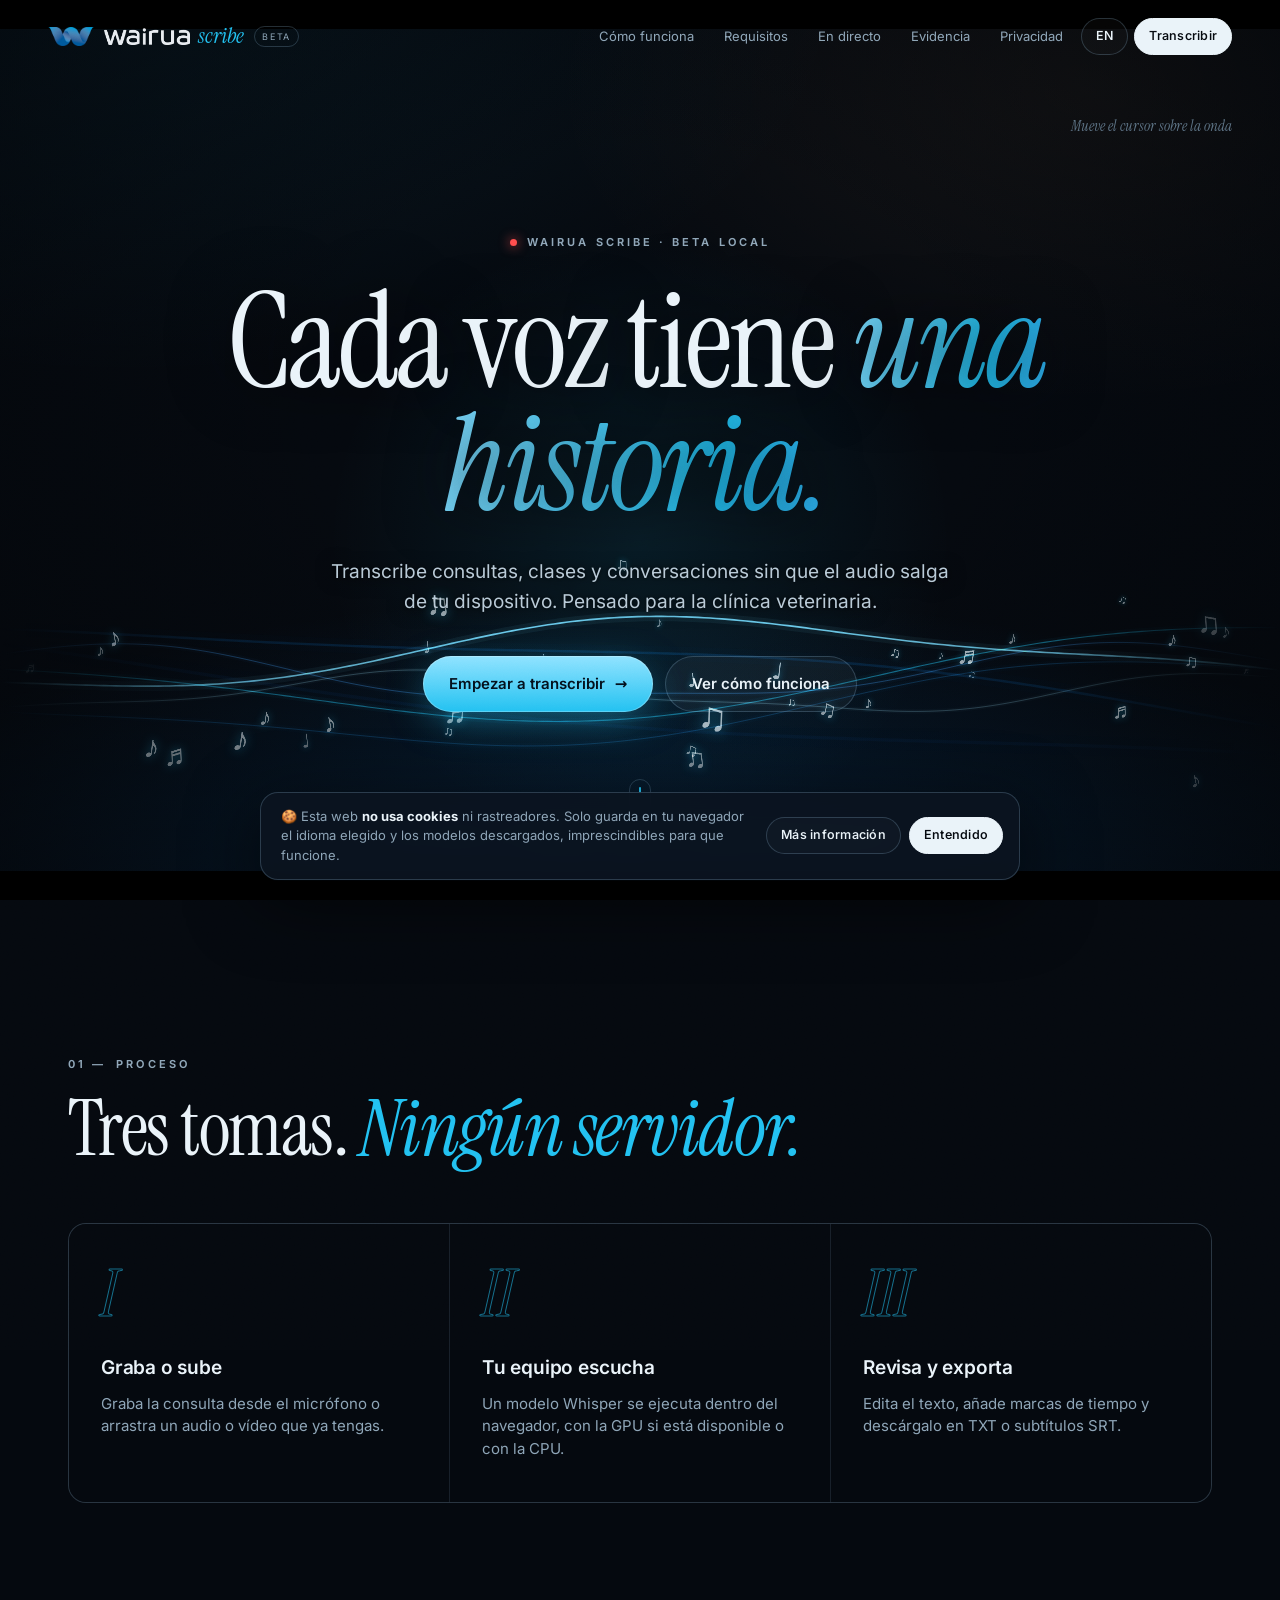
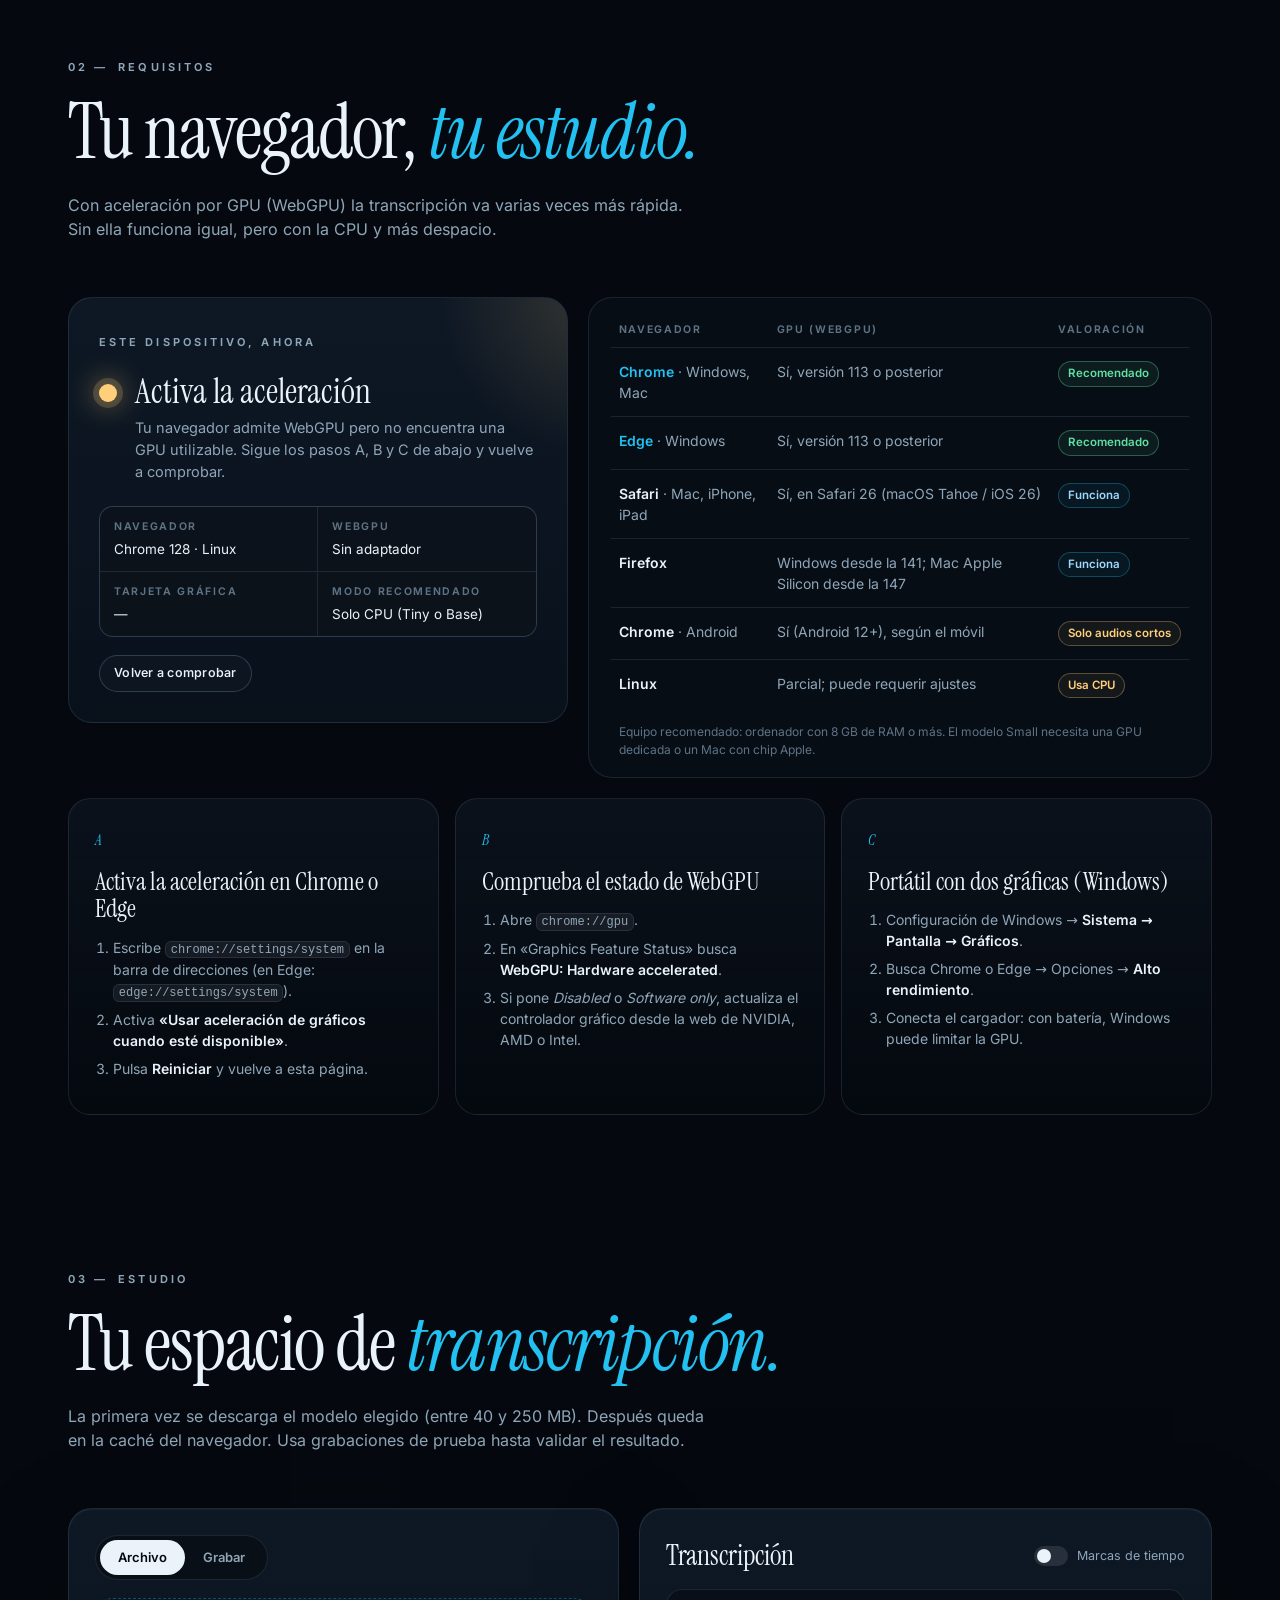
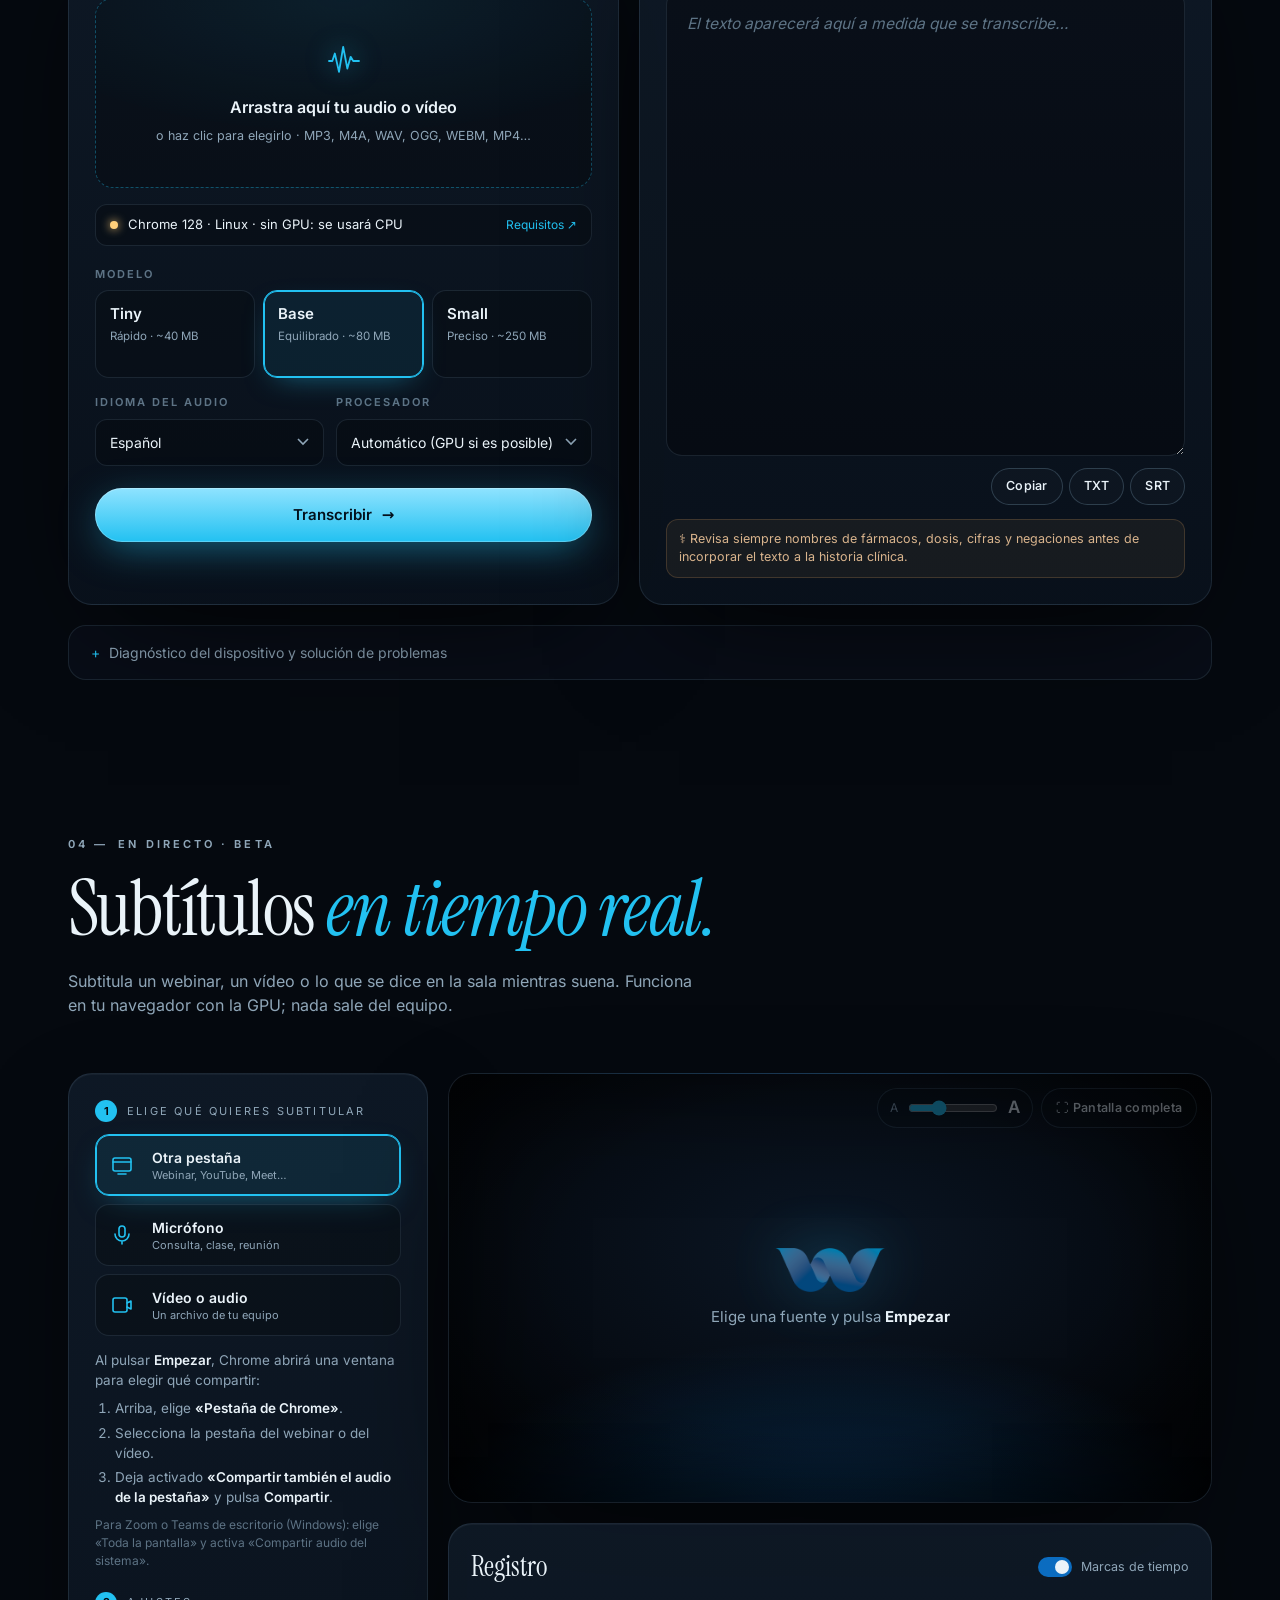
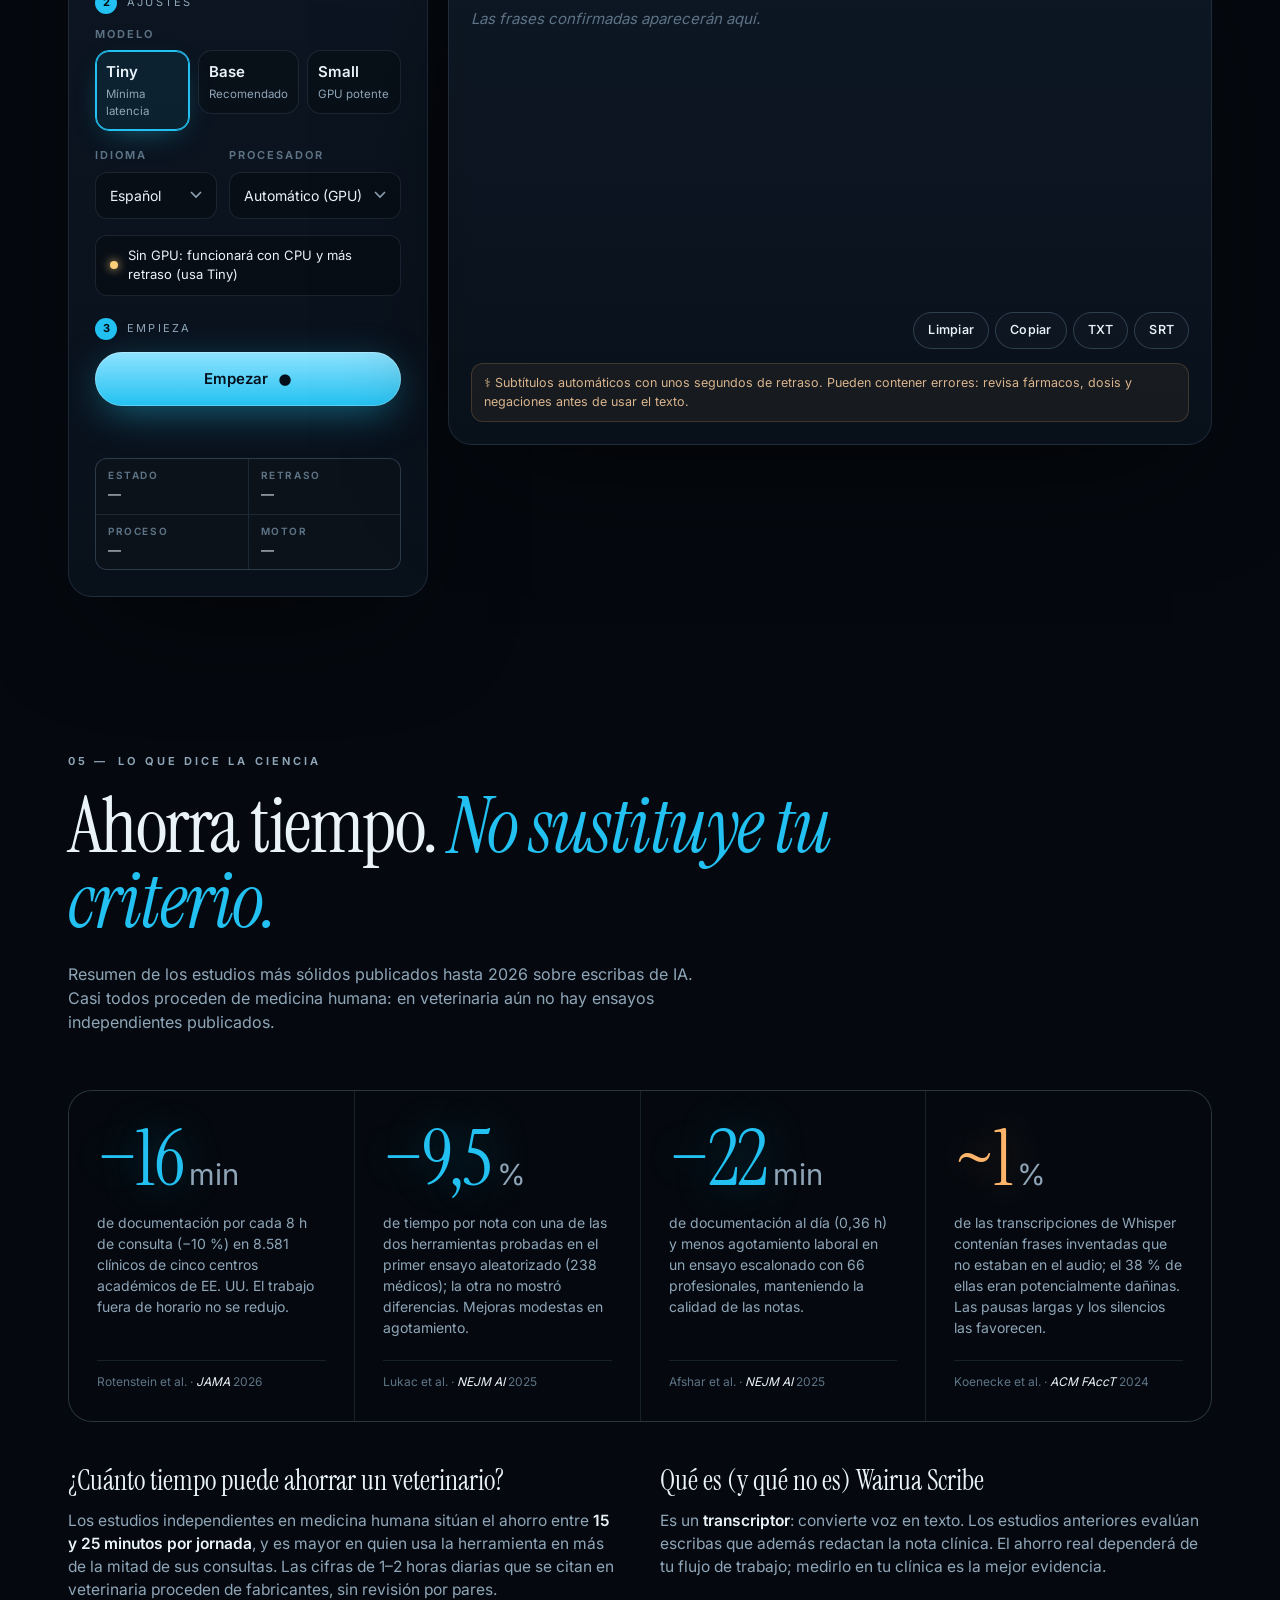
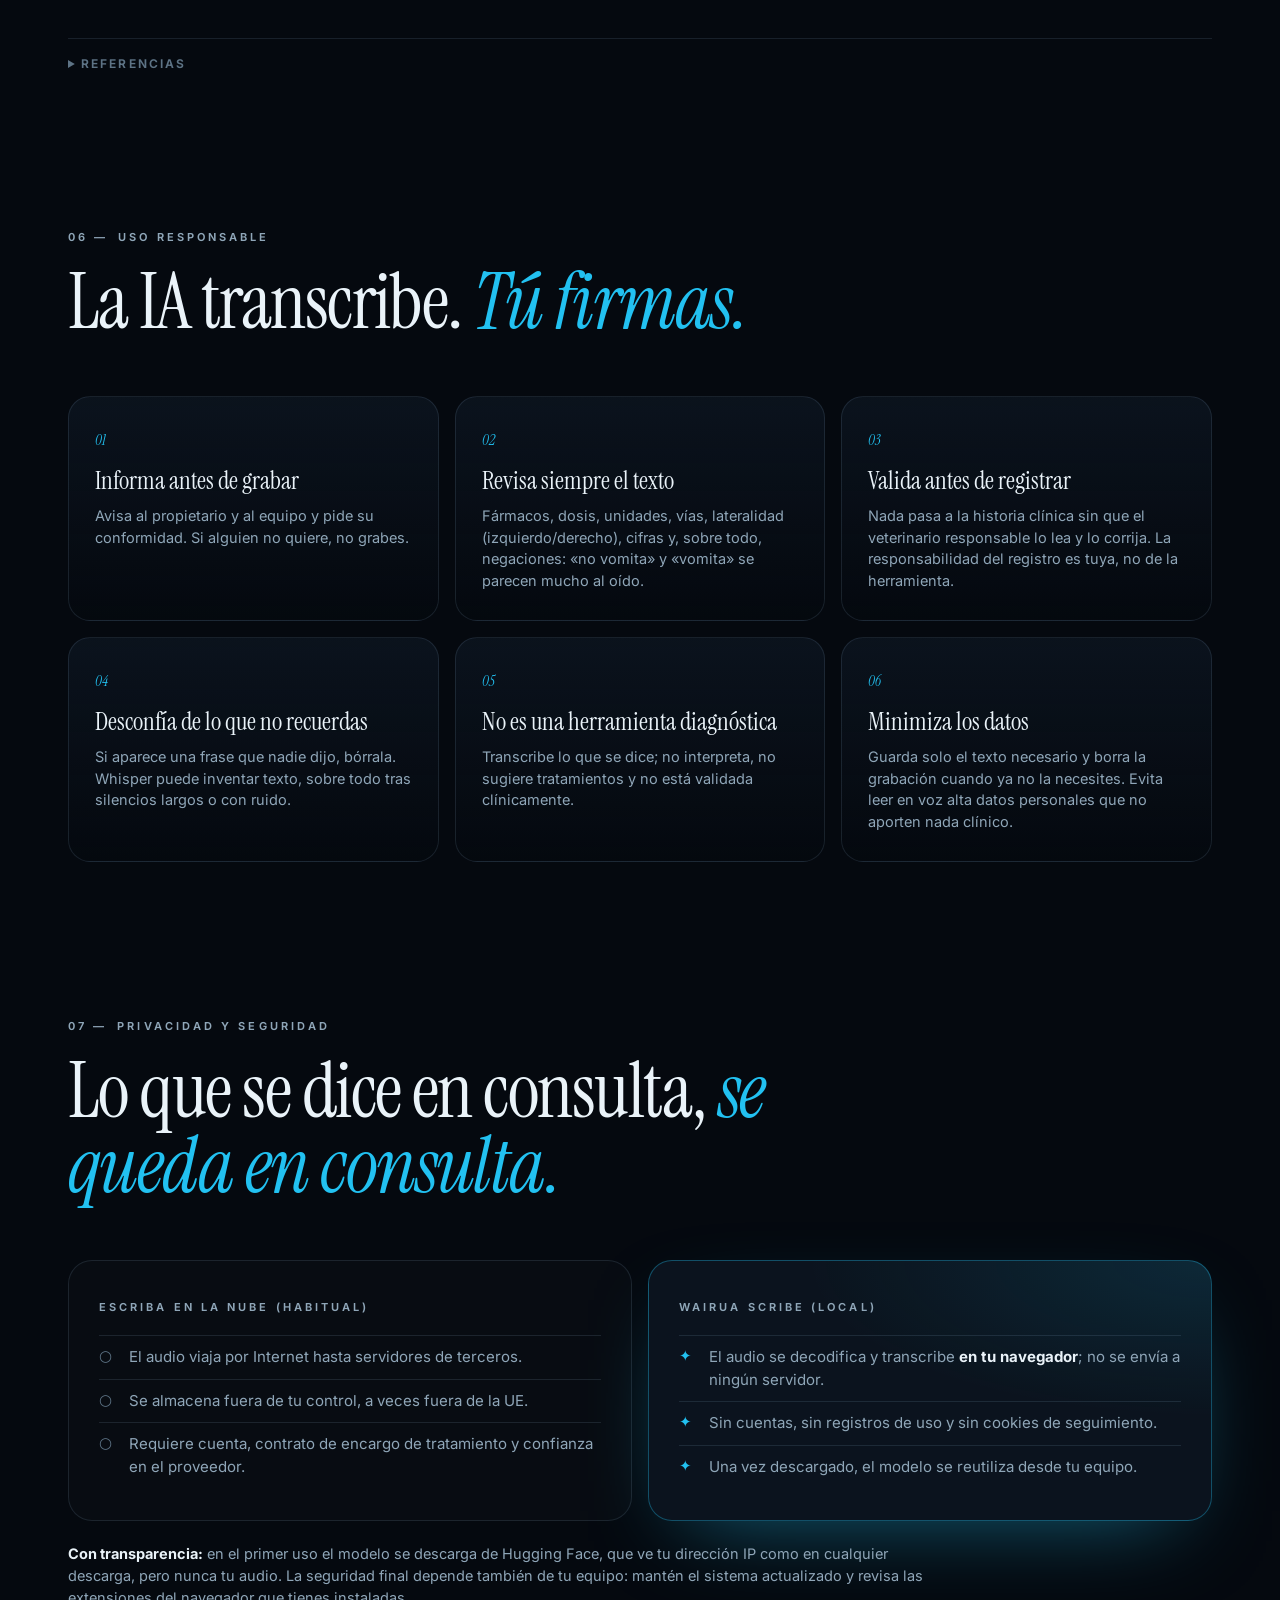
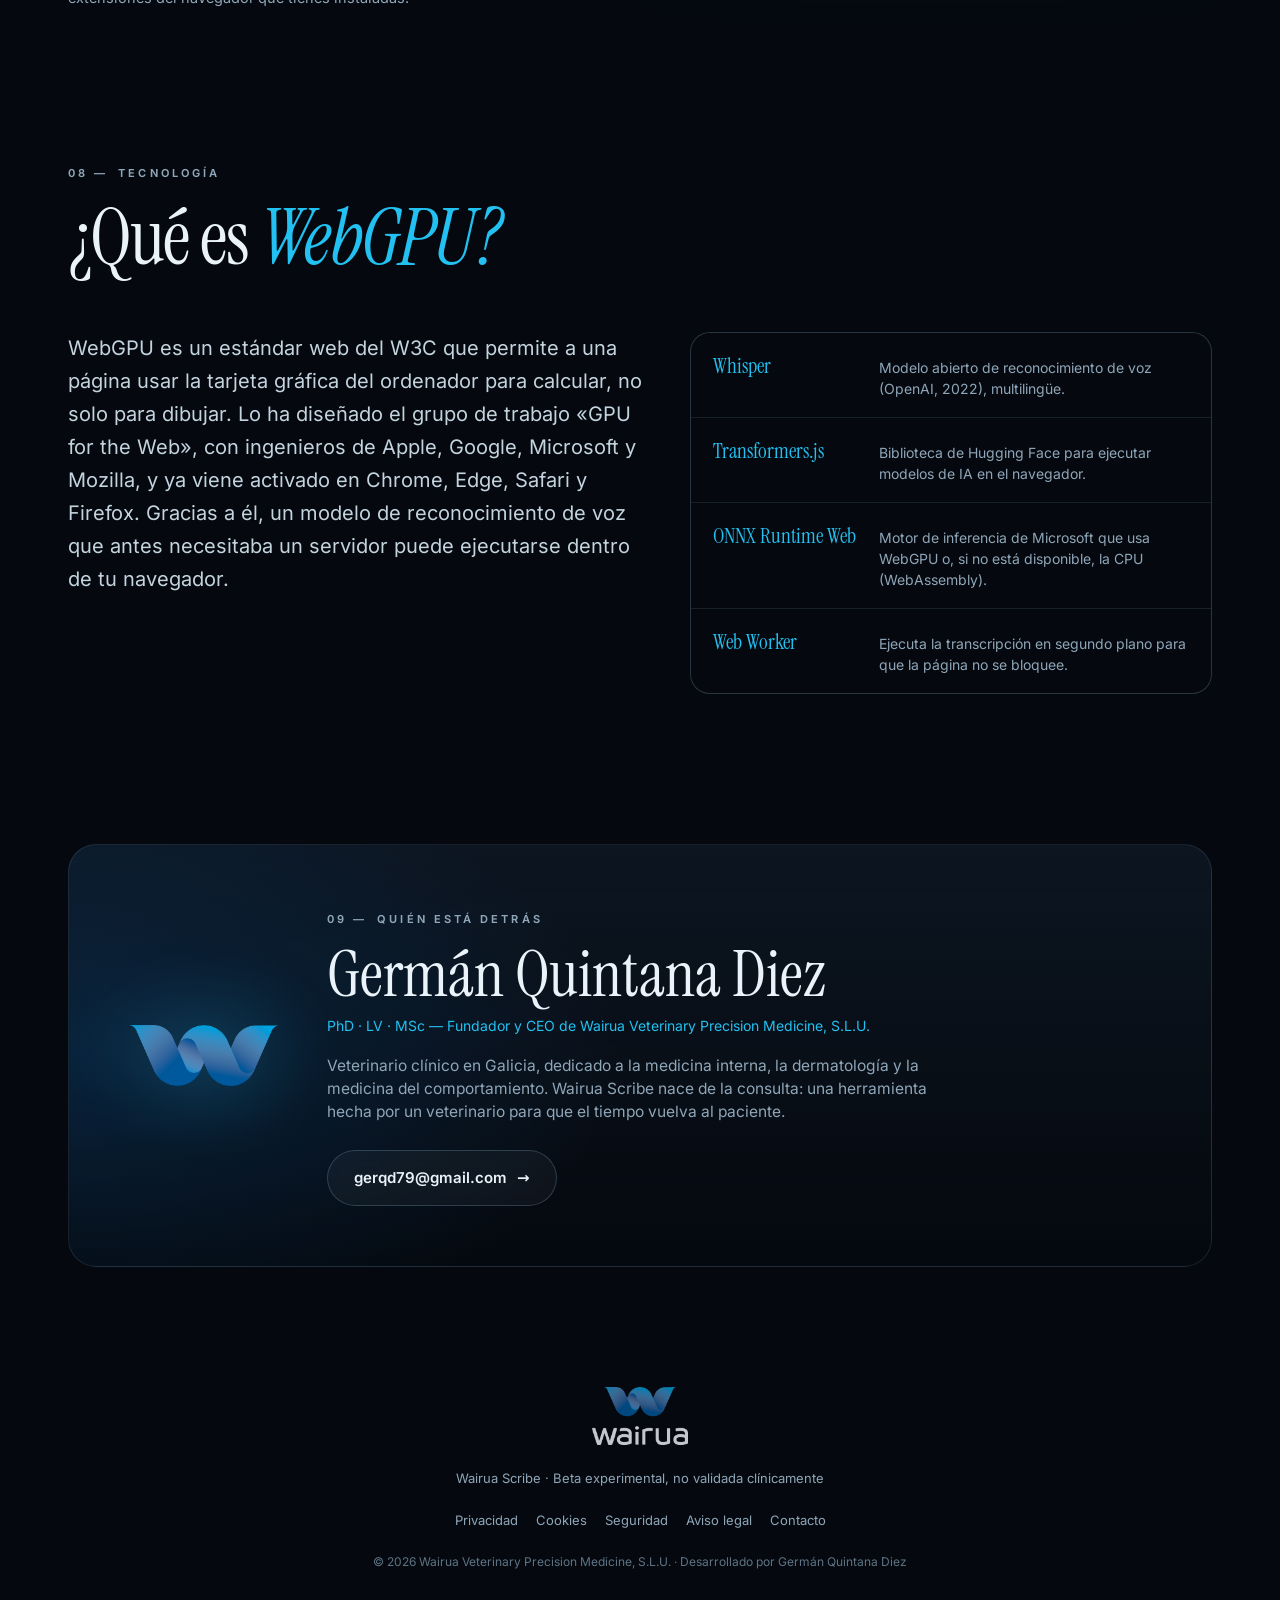
==== commit 6e1287e7: "Beta abierta por enlace: código de invitación desactivado (reactivable) Co-Authored-By: Claude Opus " ====
--- a/index.html
+++ b/index.html
@@ -7,7 +7,7 @@
 <meta name="description" content="Transcribe consultas, clases y conversaciones en tu propio dispositivo. Beta gratuita de Wairua.">
 <meta name="theme-color" content="#05090f">
 <meta name="robots" content="noindex, nofollow">
-<script>try{if(!localStorage.getItem("scribe-invite"))document.documentElement.classList.add("locked")}catch(e){document.documentElement.classList.add("locked")}</script>
+<!-- Acceso por invitación desactivado: ver GATE_ENABLED en gate.js (y restaurar aquí el bloqueo inicial si se reactiva) -->
 <link rel="icon" type="image/png" href="favicon.png">
 <link rel="preload" href="fonts/instrument-serif-latin-400-normal.woff2" as="font" type="font/woff2" crossorigin>
 <link rel="preload" href="fonts/inter-latin-wght-normal.woff2" as="font" type="font/woff2" crossorigin>
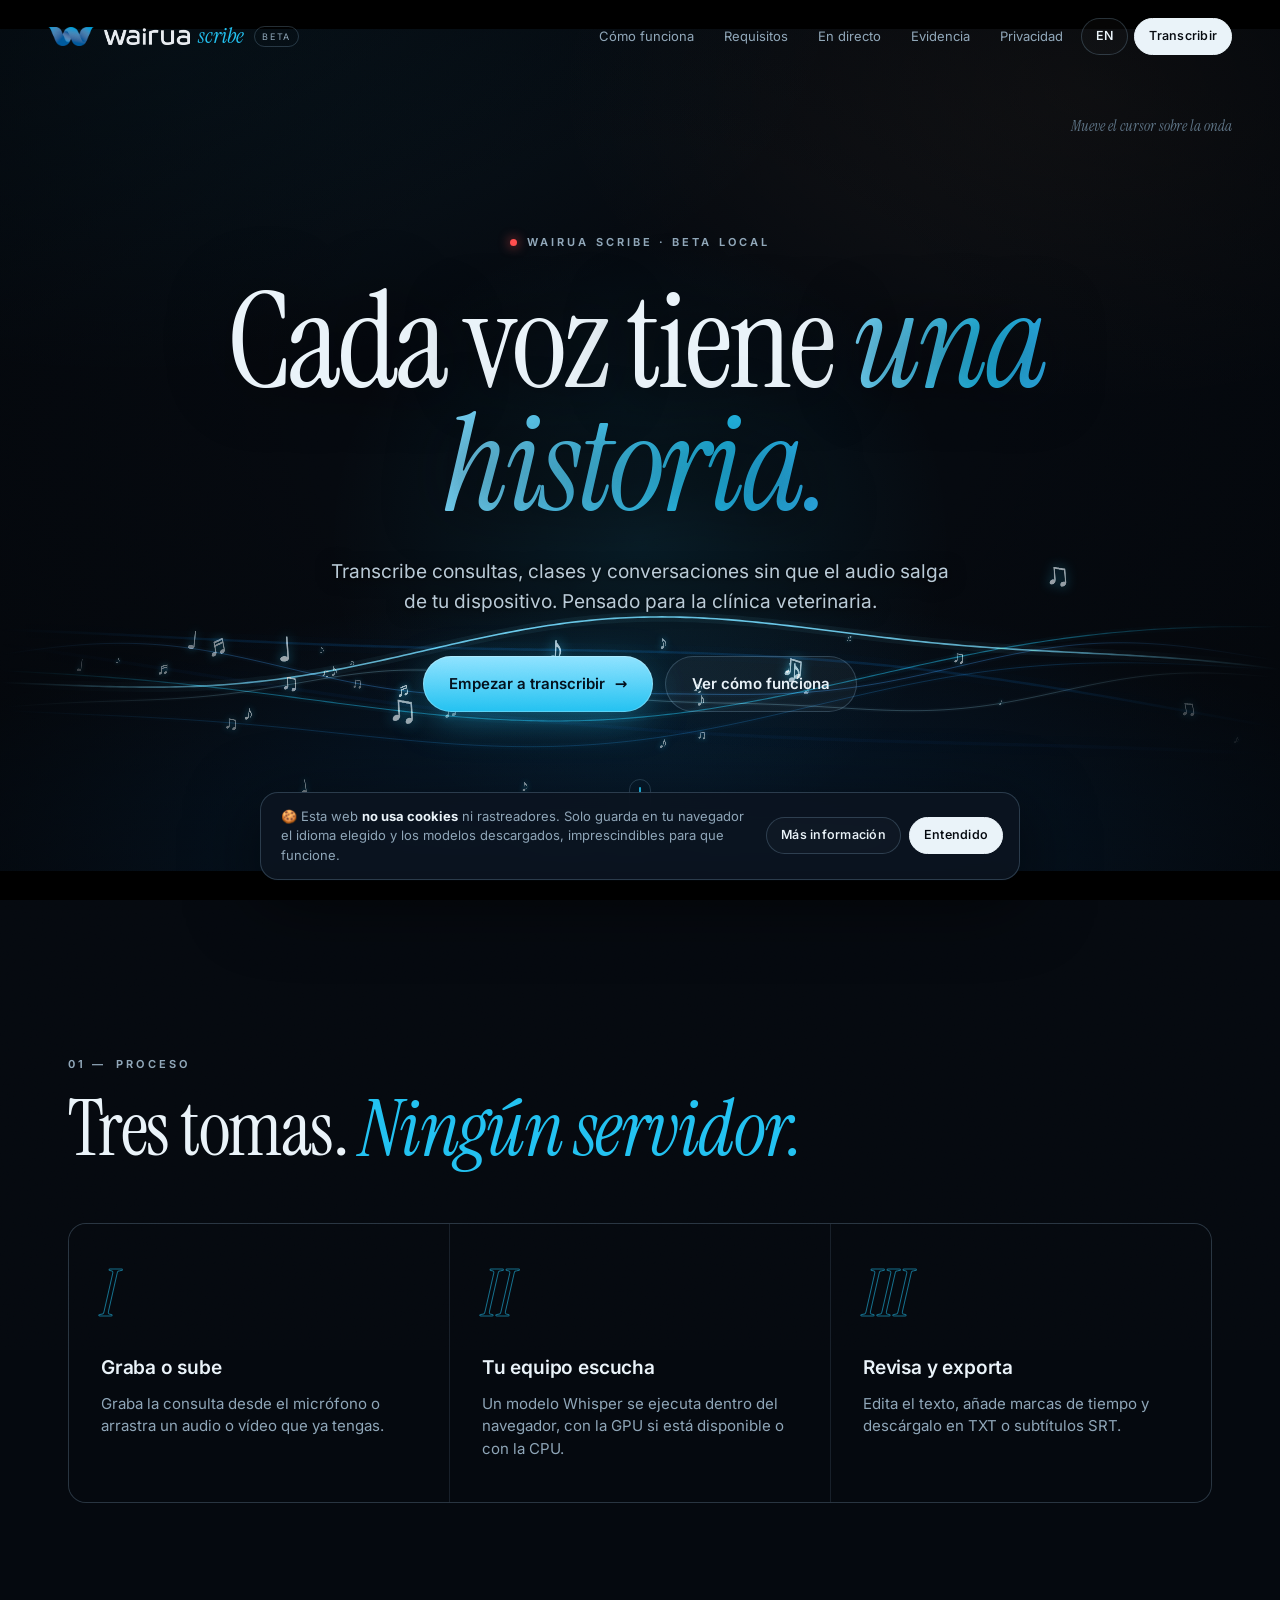
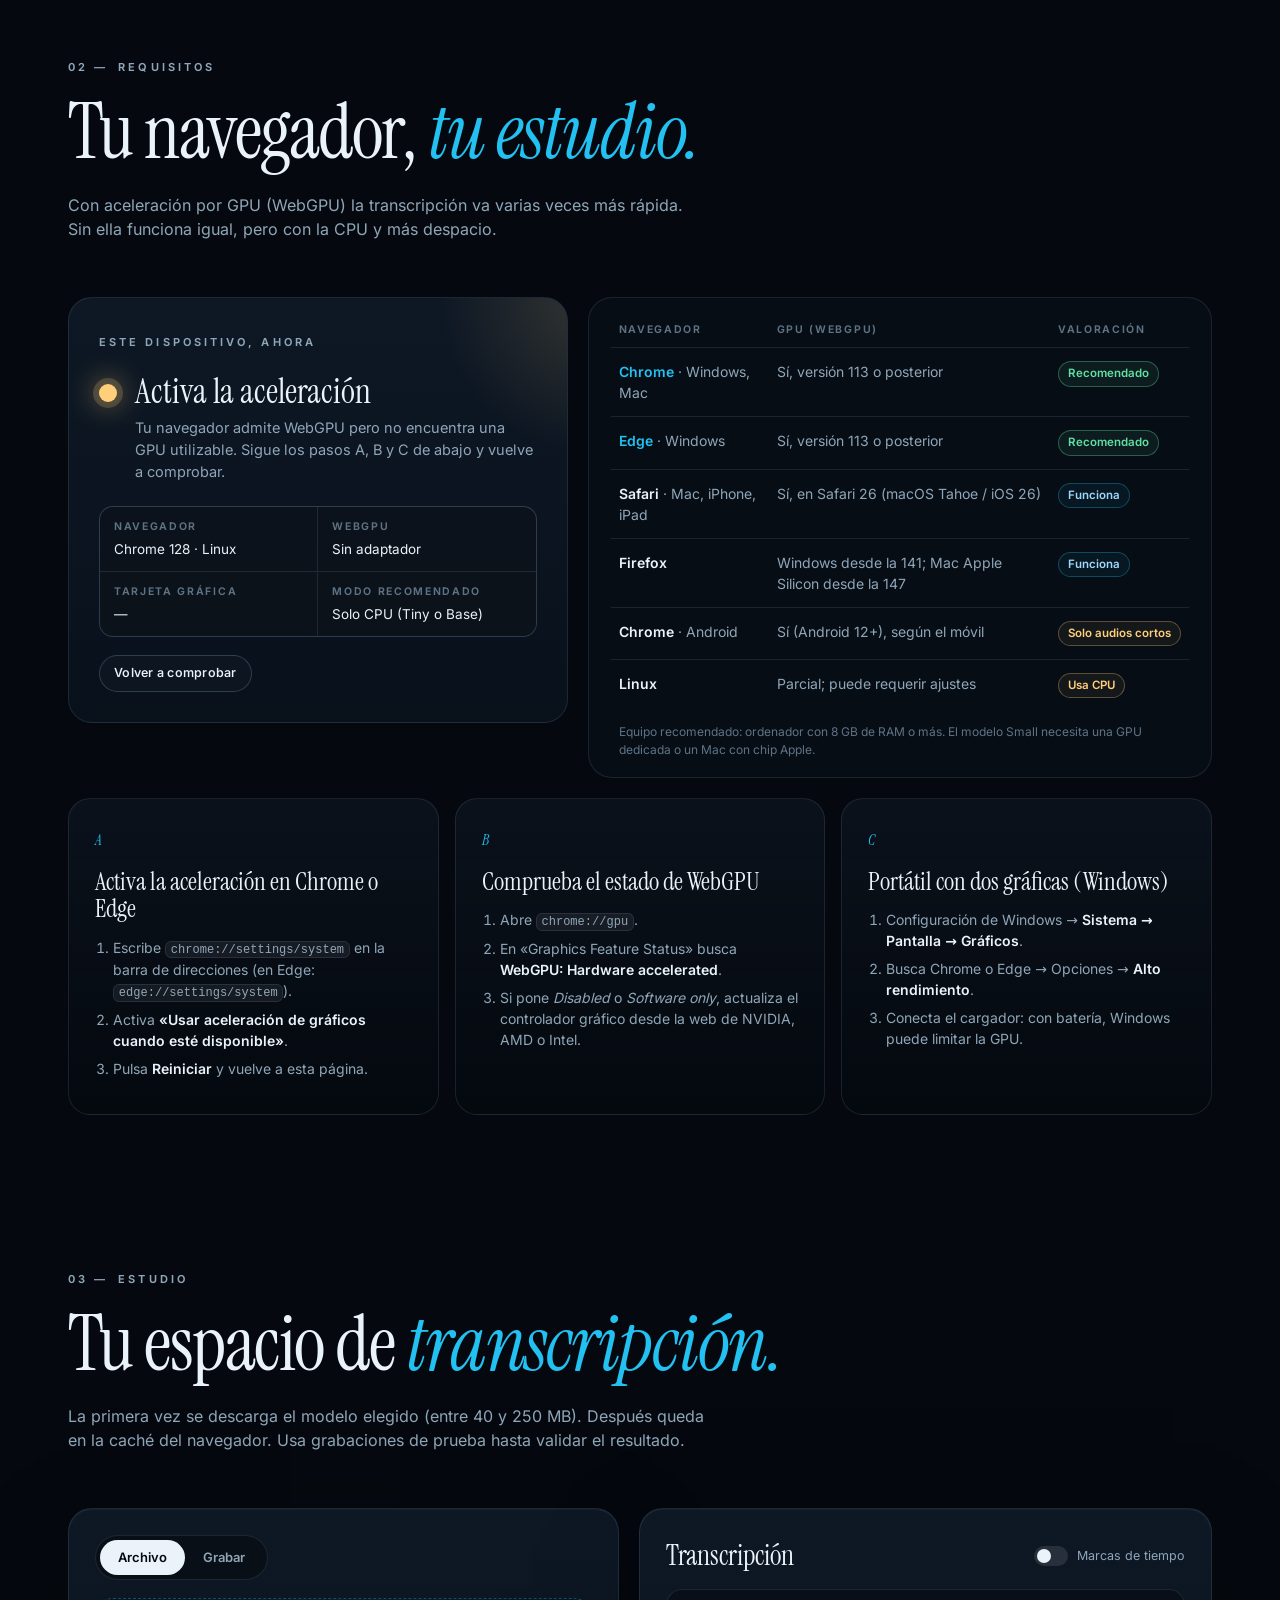
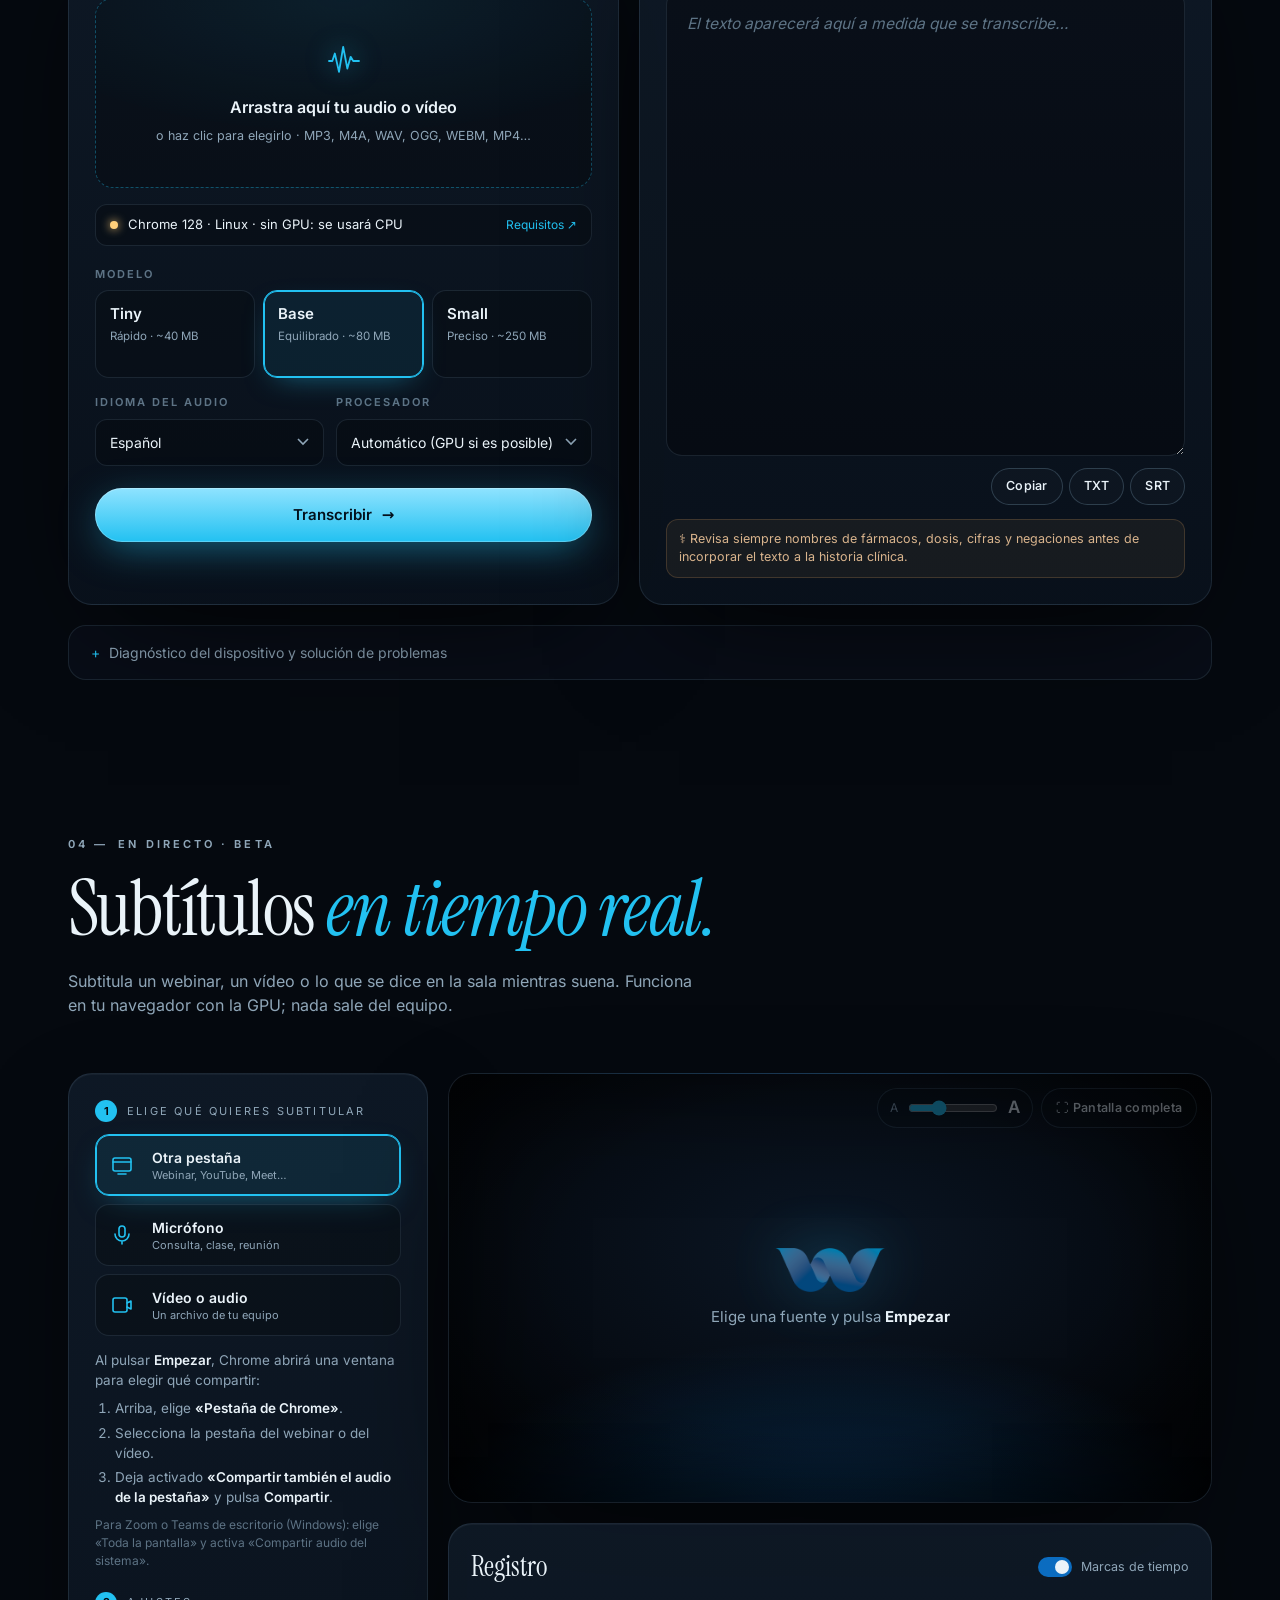
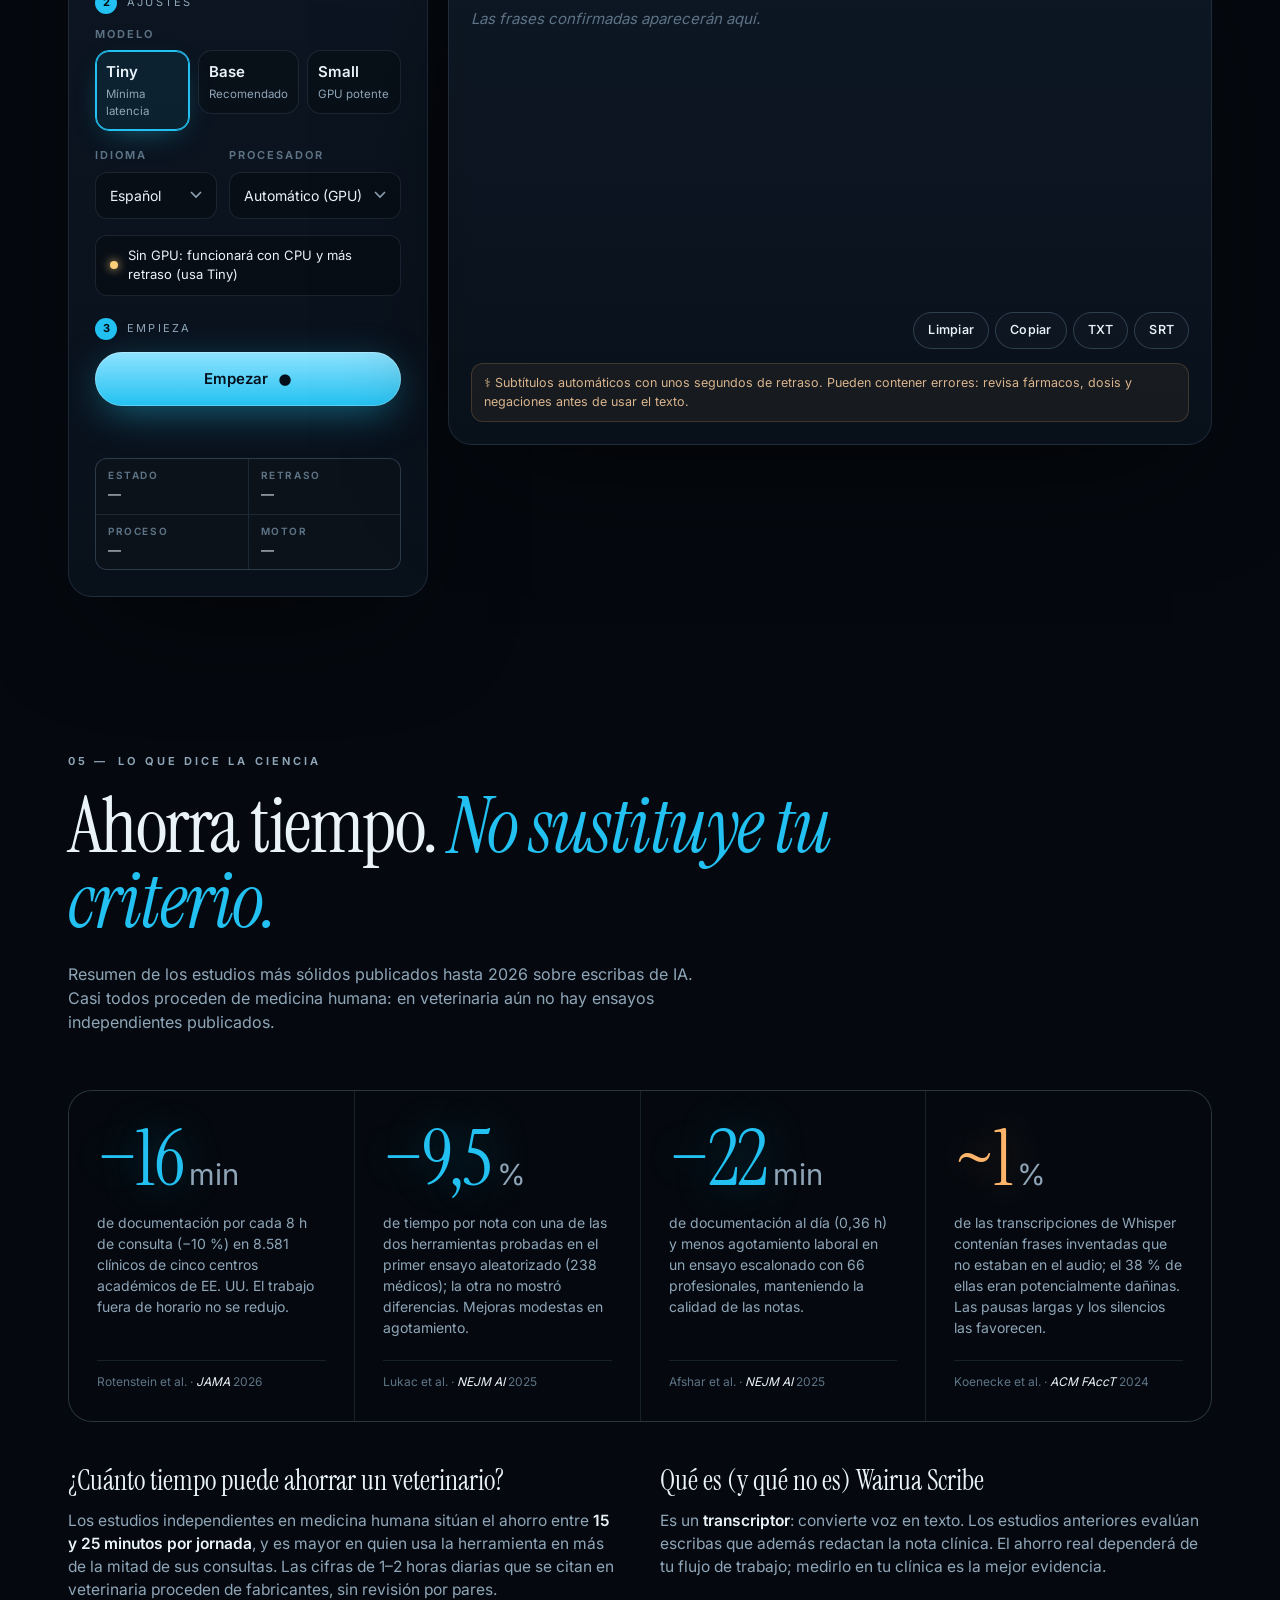
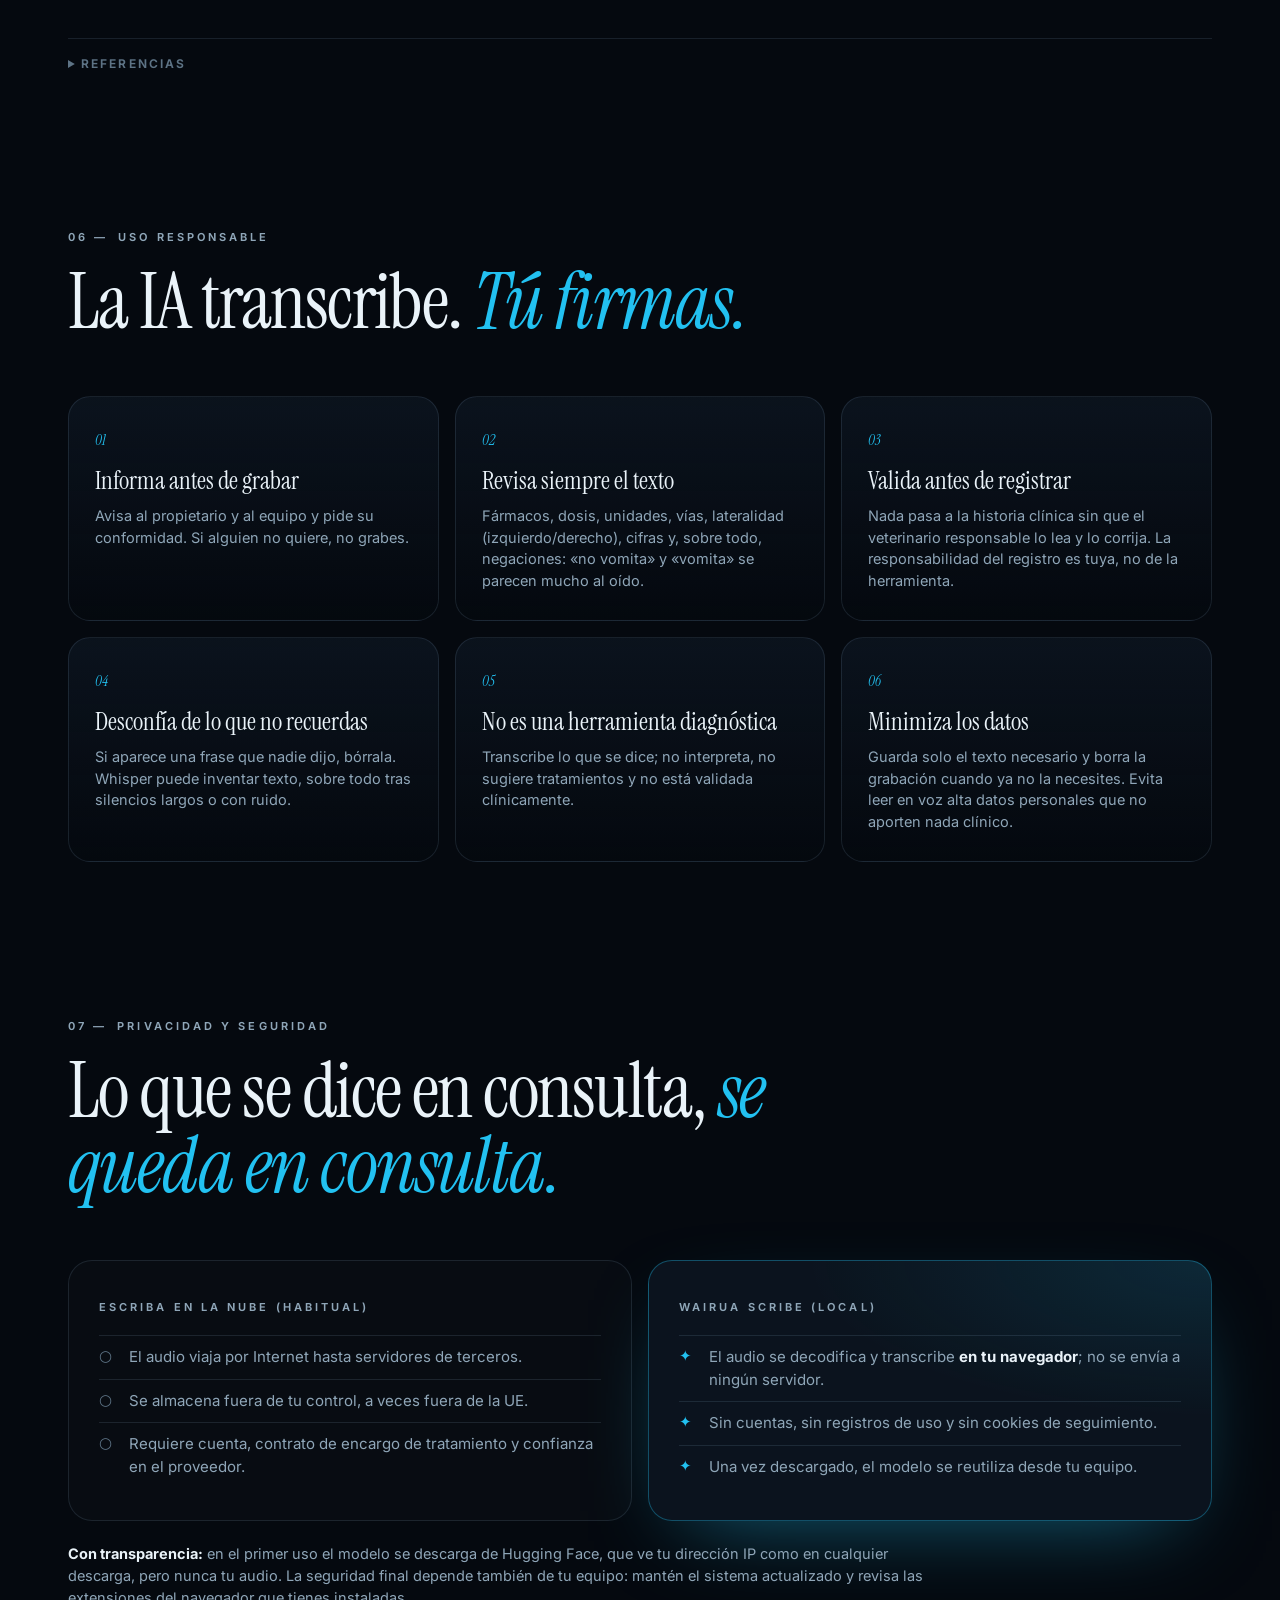
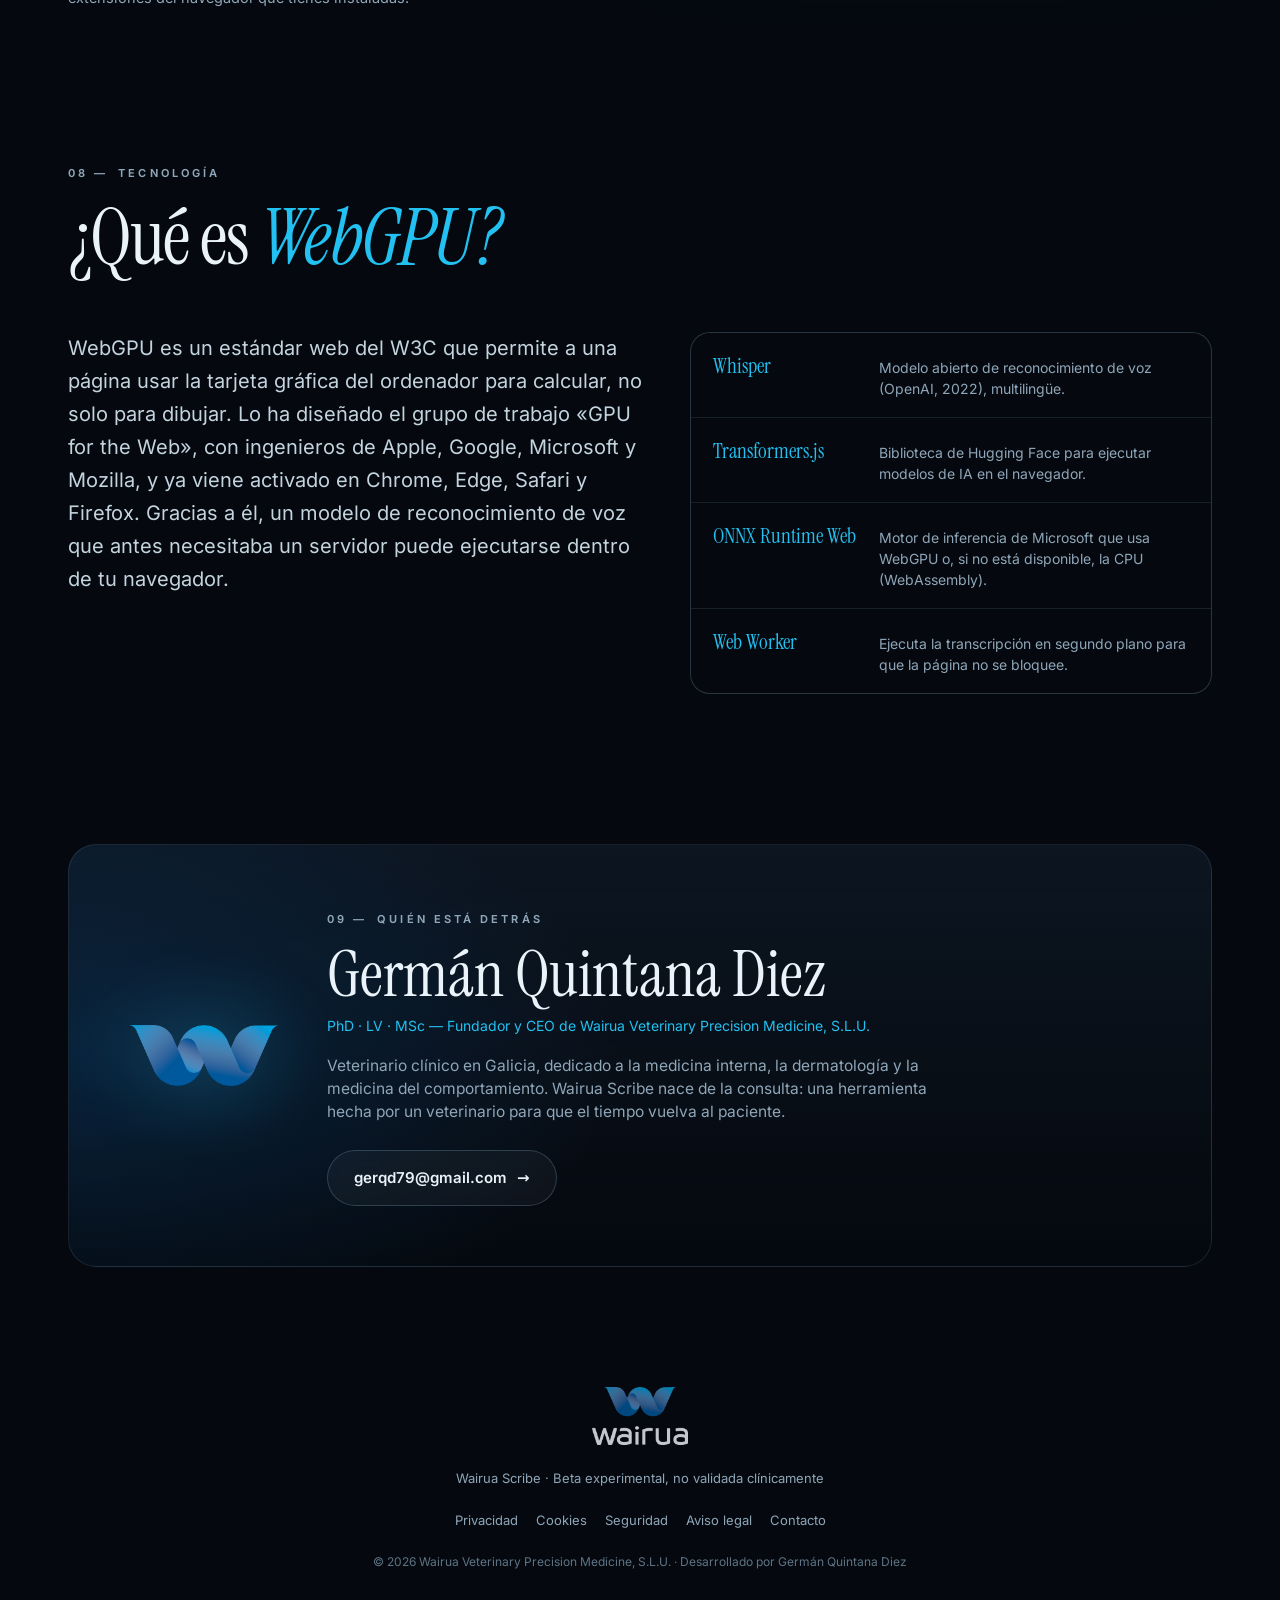
==== commit 8a201a4b: "Móvil (iPhone/Android): menos memoria, recuperación tras cierre y mensajes de caché - Detecta Firefo" ====
--- a/index.html
+++ b/index.html
@@ -205,6 +205,7 @@
             <strong id="drop-title" data-es="Arrastra aquí tu audio o vídeo" data-en="Drop your audio or video here">Arrastra aquí tu audio o vídeo</strong>
             <small id="drop-sub" data-es="o haz clic para elegirlo · MP3, M4A, WAV, OGG, WEBM, MP4…" data-en="or click to browse · MP3, M4A, WAV, OGG, WEBM, MP4…">o haz clic para elegirlo · MP3, M4A, WAV, OGG, WEBM, MP4…</small>
           </label>
+          <p class="fine mobile-hint" id="file-hint" hidden data-es="En el móvil, al tocar se abre el selector del sistema: <b>Elegir archivo</b> te lleva a Recientes, Descargas, iCloud y <b>Explorar</b>; <b>Fototeca</b> sirve para vídeos. Para una nota de voz: en la app Notas de voz toca ··· › Compartir › <b>Guardar en Archivos</b> y luego elígela aquí." data-en="On a phone, tapping opens the system picker: <b>Choose File</b> leads to Recents, Downloads, iCloud and <b>Browse</b>; <b>Photo Library</b> is for videos. For a voice memo: in Voice Memos tap ··· › Share › <b>Save to Files</b>, then pick it here.">En el móvil, al tocar se abre el selector del sistema.</p>
         </div>
 
         <div class="tab-panel" data-panel="mic" hidden>
@@ -217,6 +218,7 @@
                 <small id="rec-label" data-es="Pulsa para empezar a grabar" data-en="Press to start recording">Pulsa para empezar a grabar</small>
               </div>
             </div>
+            <button type="button" class="btn btn-ghost rec-save" id="rec-save" hidden data-es="Guardar la grabación" data-en="Save recording">Guardar la grabación</button>
             <label class="toggle live-toggle"><input type="checkbox" id="rec-live" checked><span></span><em data-es="Ver el texto mientras grabo" data-en="Show text while recording">Ver el texto mientras grabo</em></label>
             <p class="fine" data-es="Informa siempre a los presentes antes de grabar una consulta." data-en="Always inform everyone present before recording a consultation.">Informa siempre a los presentes antes de grabar una consulta.</p>
           </div>
--- a/style.css
+++ b/style.css
@@ -414,3 +414,8 @@
 @keyframes shake{20%,60%{transform:translateX(-6px)}40%,80%{transform:translateX(6px)}}
 .invite-mail{display:inline-block;margin-top:14px;font-size:13.5px;color:var(--cyan);text-decoration:none;border-bottom:1px solid transparent}
 .invite-mail:hover{border-color:var(--cyan)}
+
+/* --- Móvil: avisos y opciones desactivadas --- */
+.mobile-hint { margin-top: .8rem; line-height: 1.5; }
+.rec-save { margin-top: .6rem; }
+.seg label:has(input:disabled) { opacity: .45; cursor: not-allowed; }
